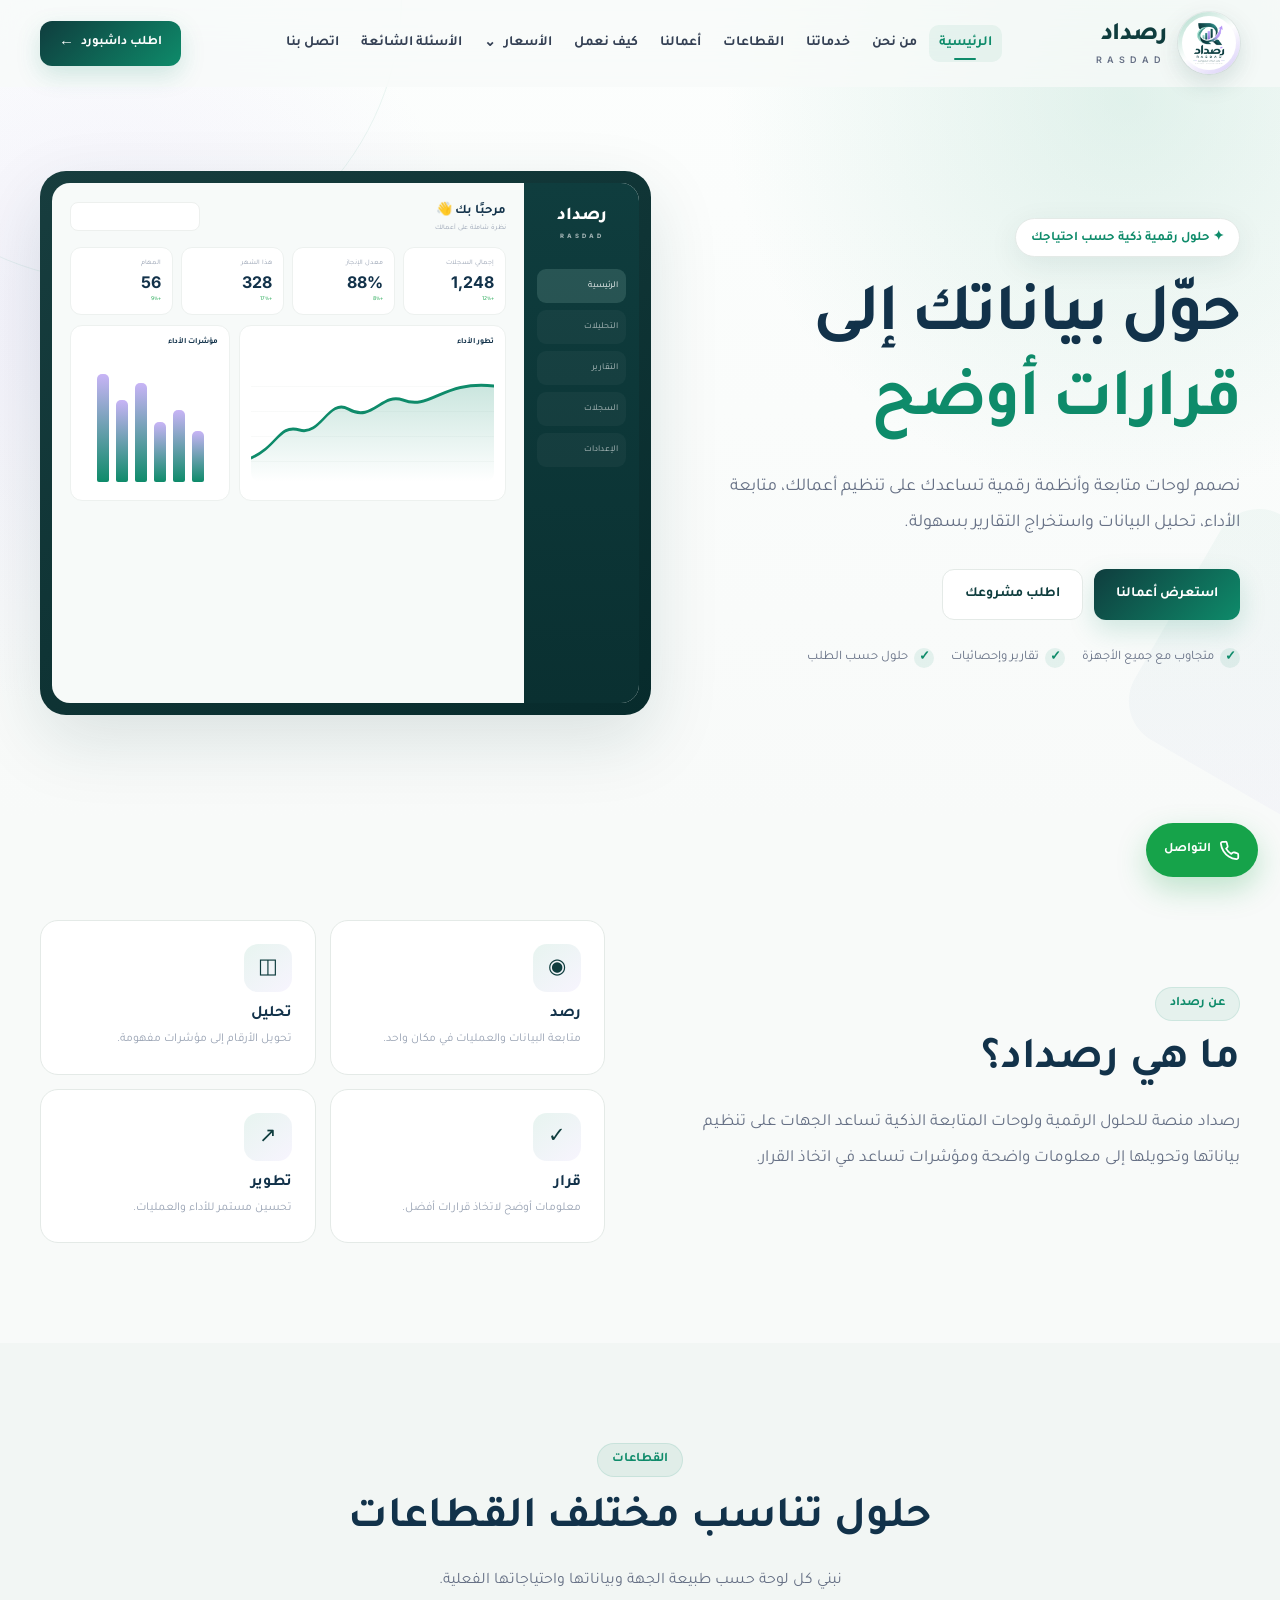
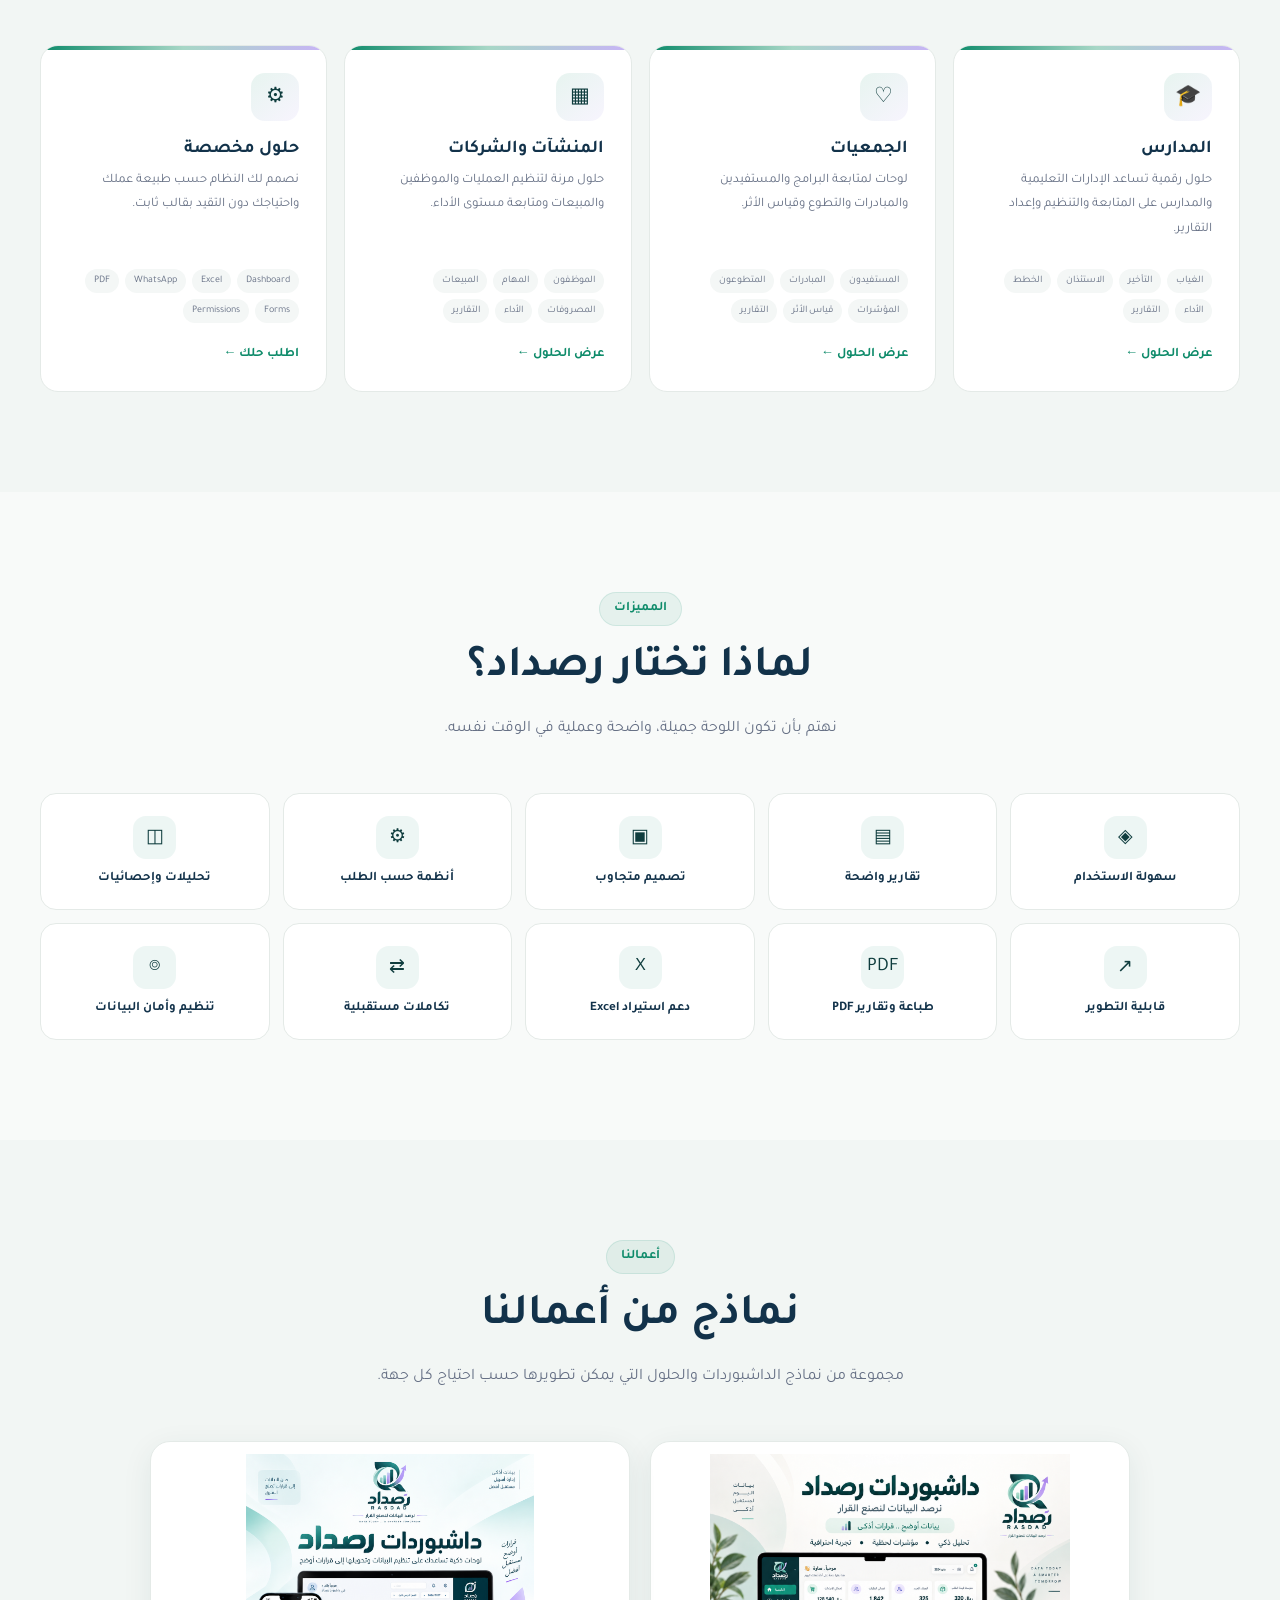
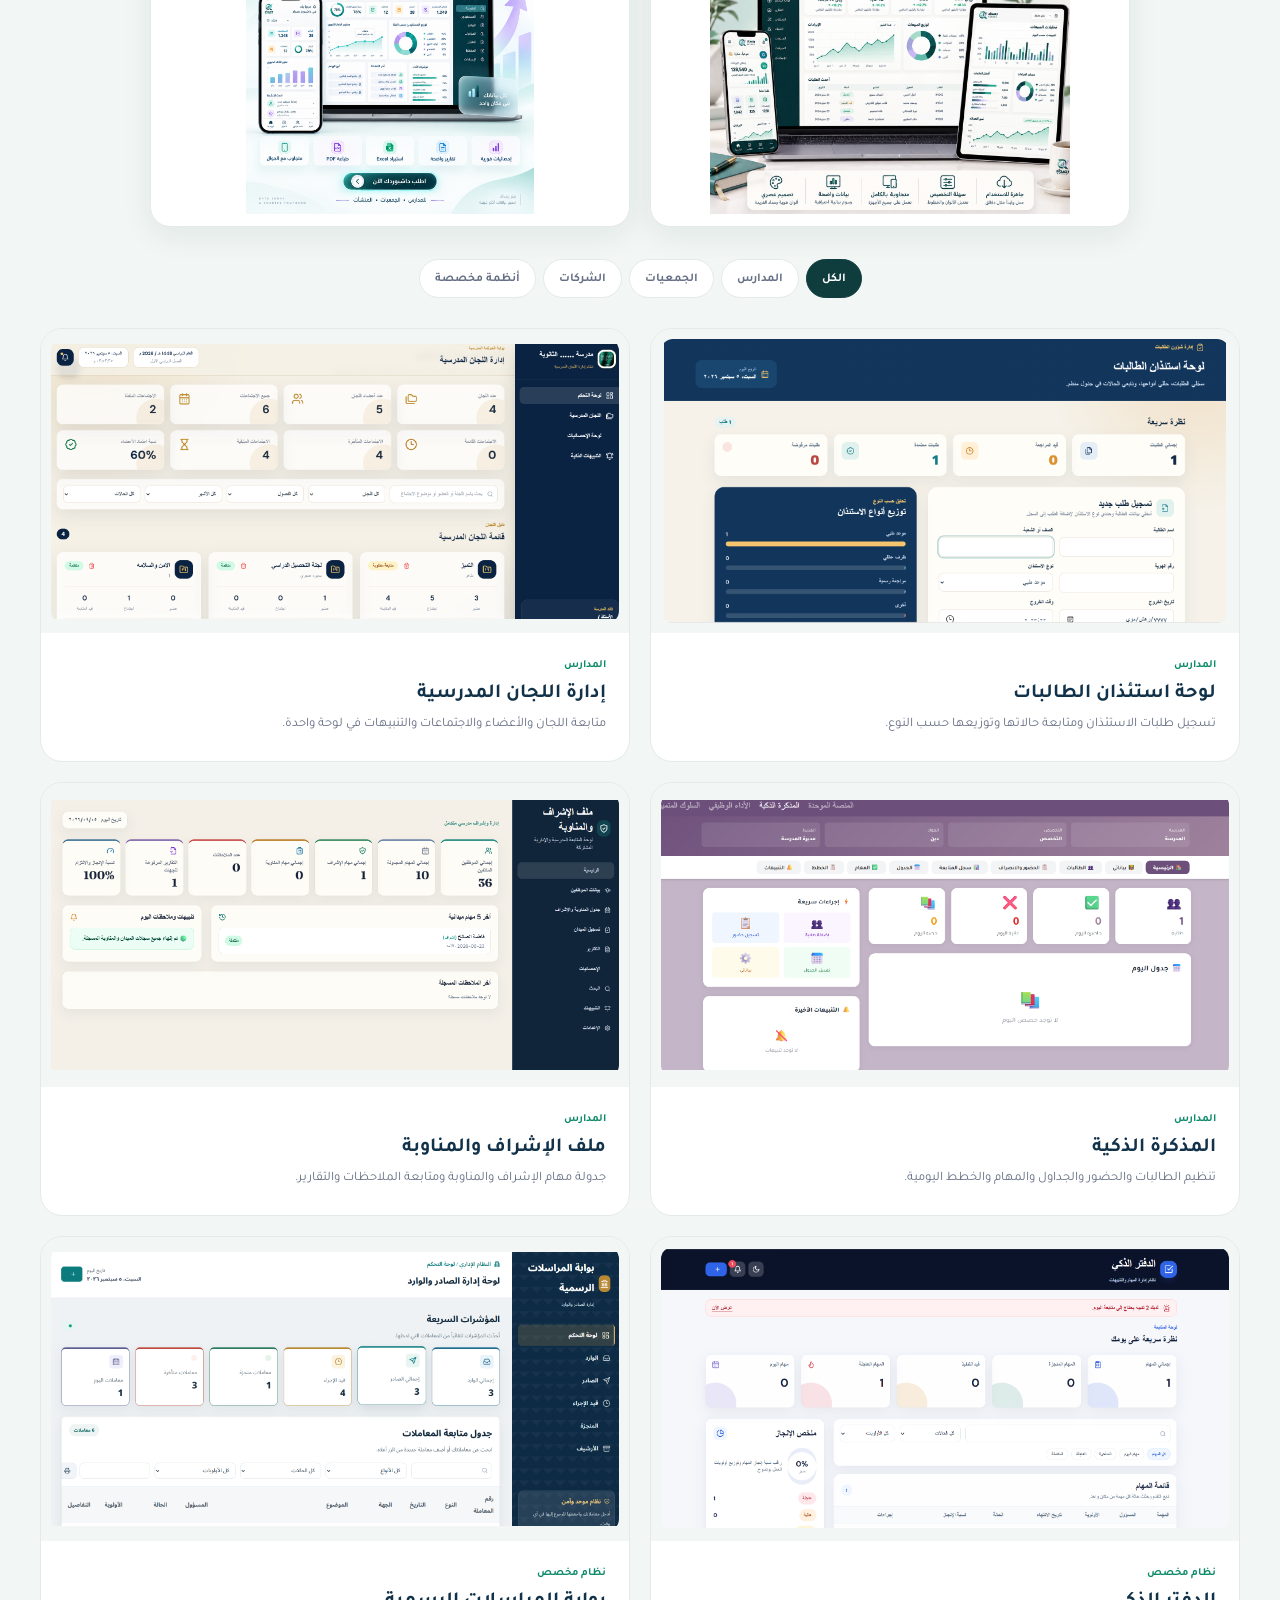
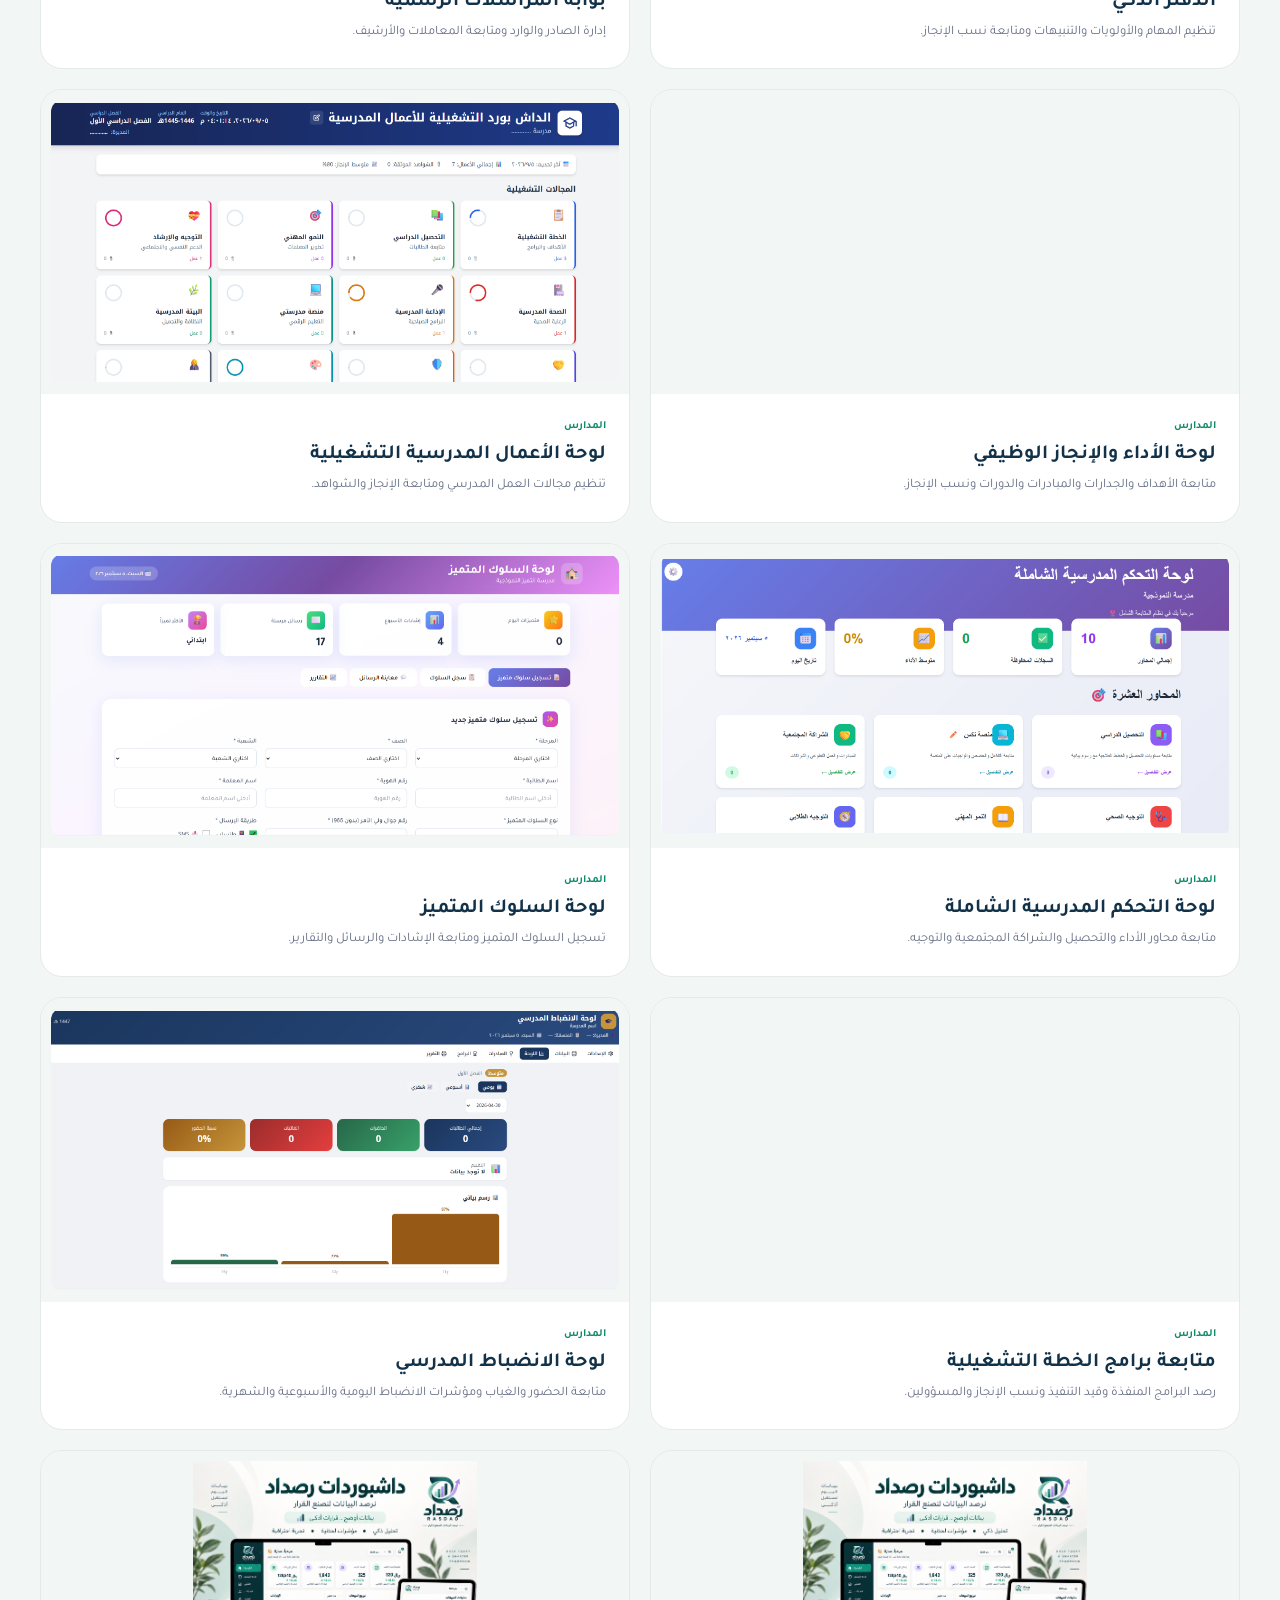
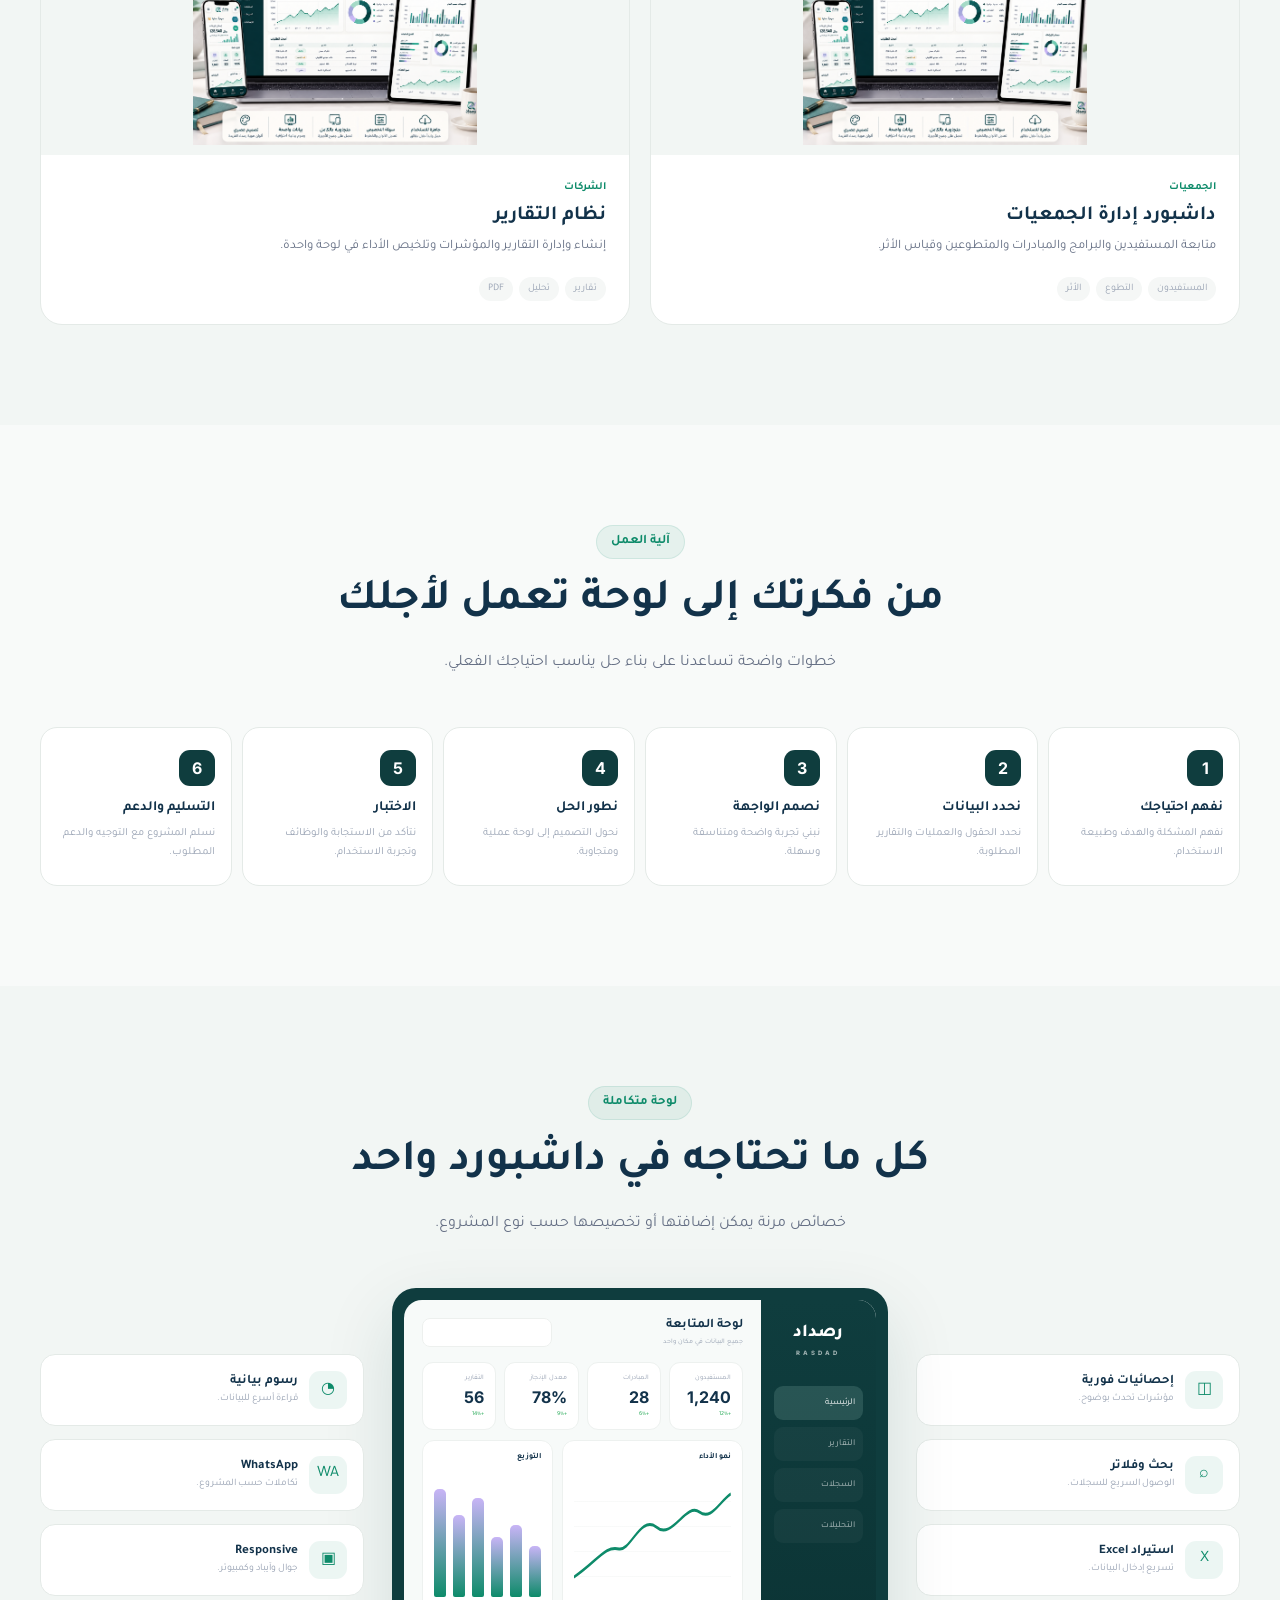
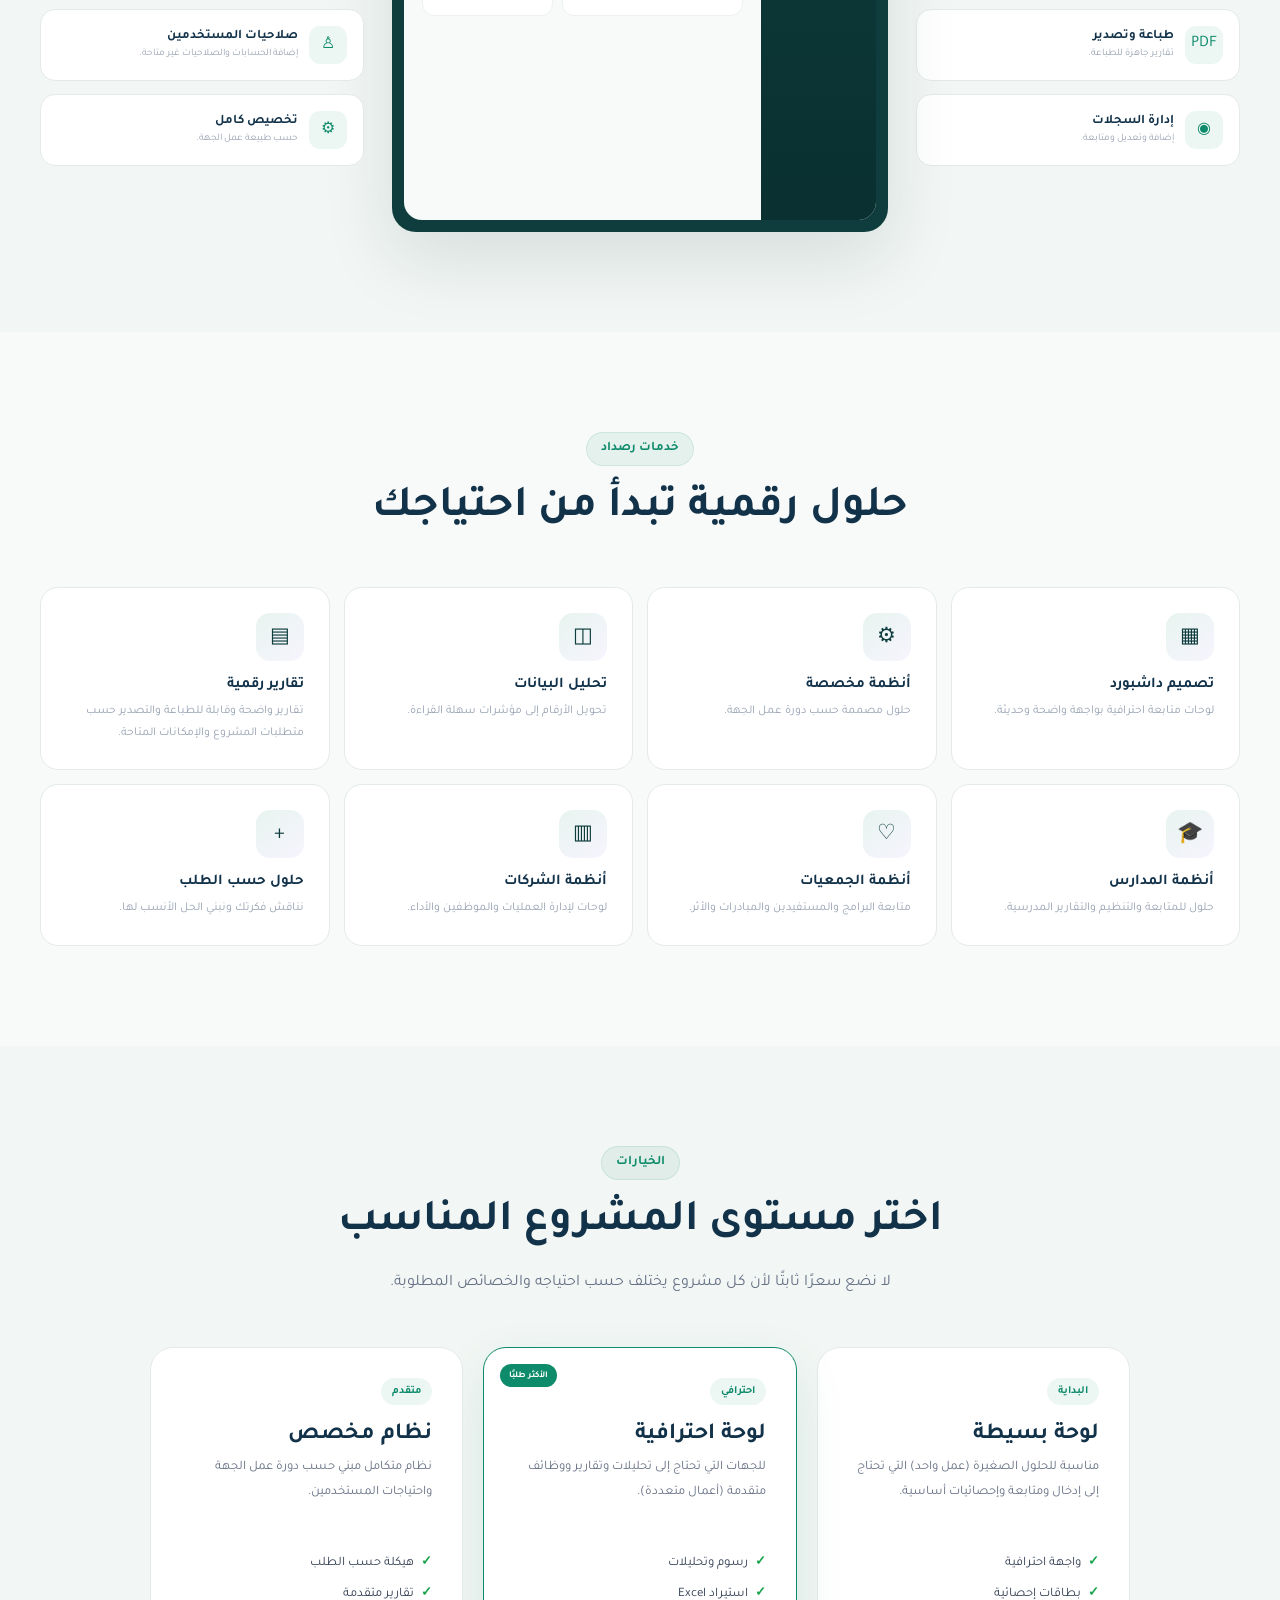
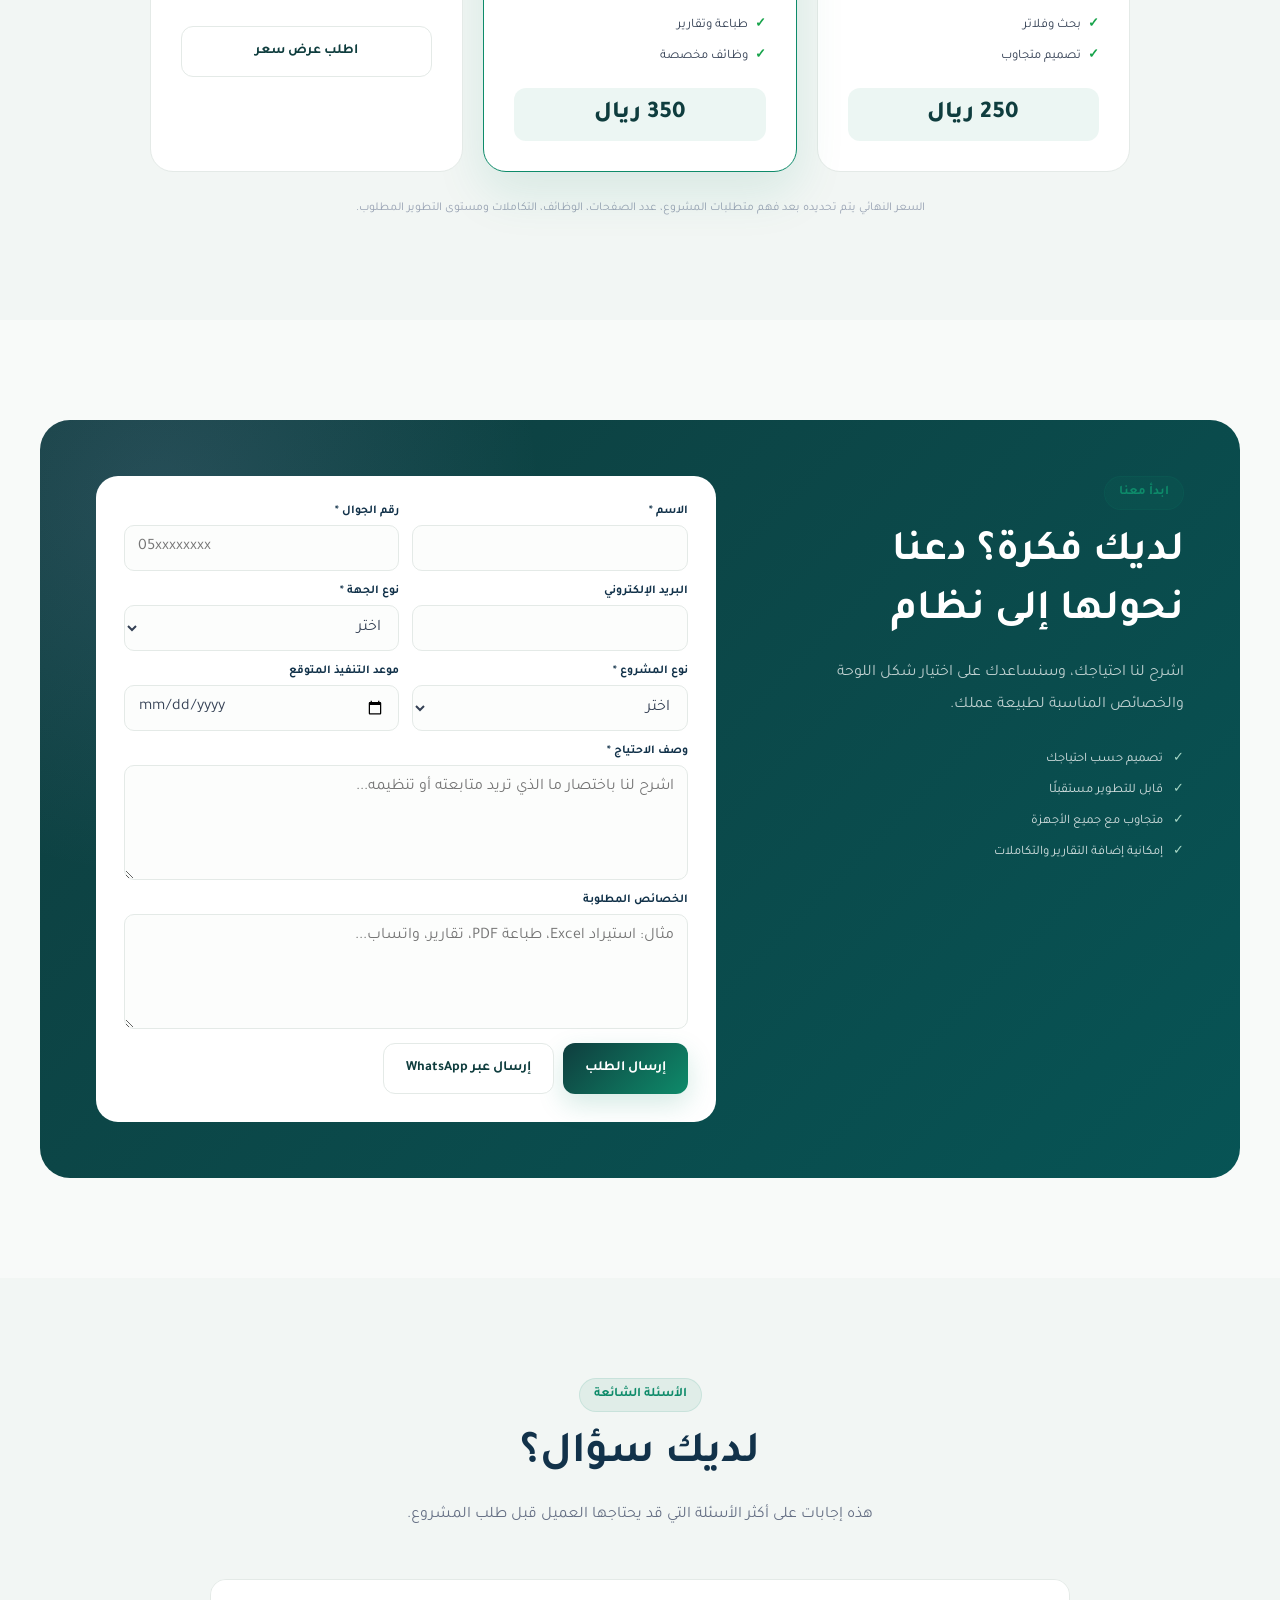
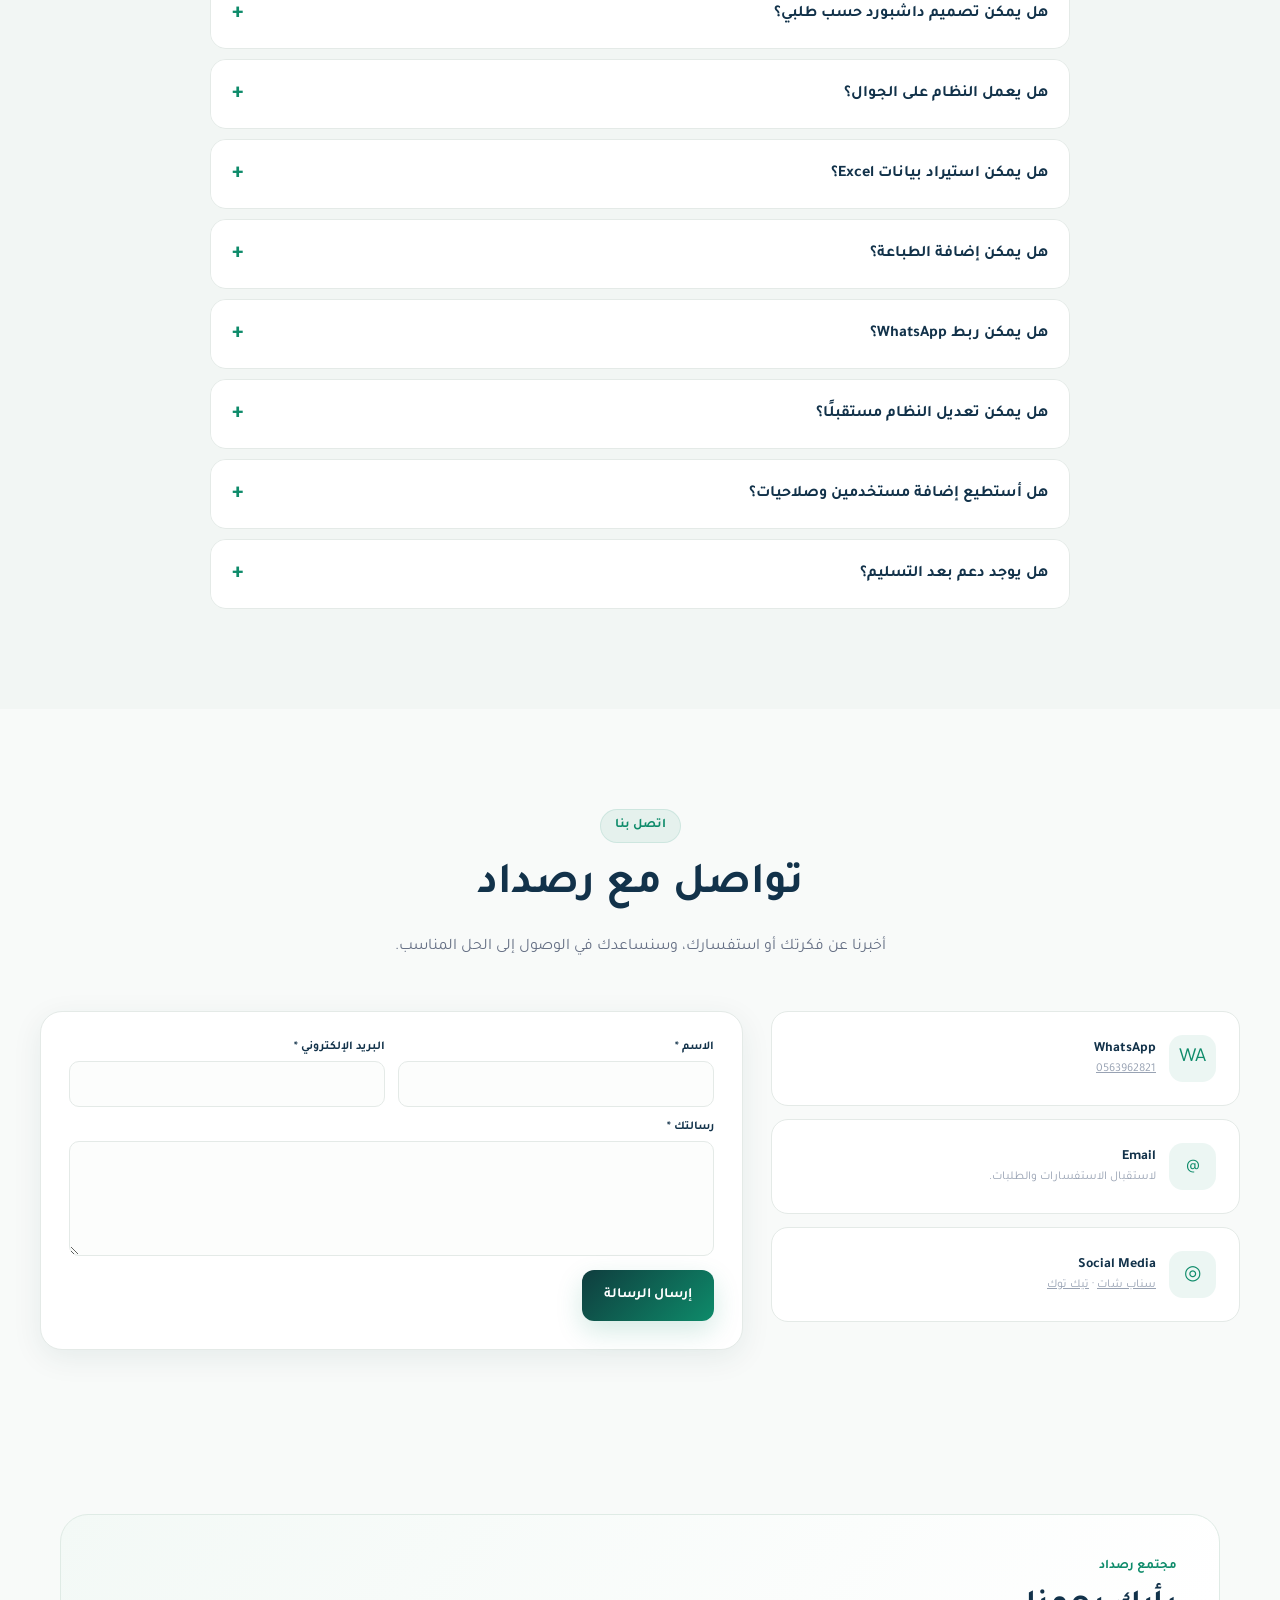
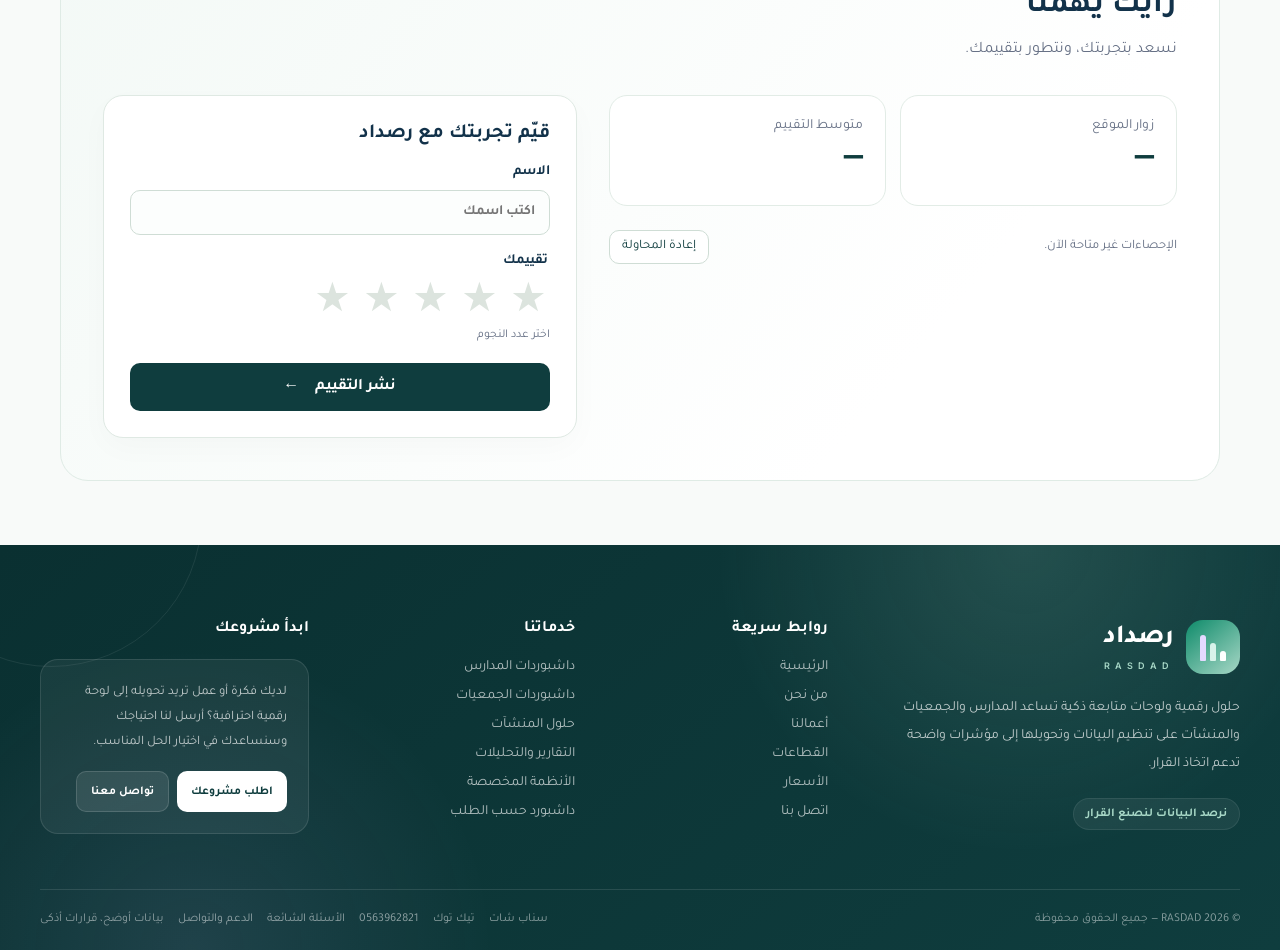
==== index.html @ 4a9e16e4 "Initial RASDAD interface" ====
<!DOCTYPE html>

<html
    lang="ar"
    dir="rtl"
>

<head>

    <meta charset="UTF-8">

    <meta
        name="viewport"
        content="width=device-width, initial-scale=1.0"
    >

    <title>
        رصداد | RASDAD - لوحات داشبورد وحلول رقمية ذكية
    </title>

    <meta
        name="description"
        content="رصداد لتصميم لوحات الداشبورد والأنظمة الرقمية المخصصة للمدارس والجمعيات والشركات والمنشآت مع التقارير والتحليلات ومؤشرات الأداء."
    >

    <meta
        name="theme-color"
        content="#0F3D3E"
    >

    <meta
        name="robots"
        content="index, follow"
    >

    <!-- Open Graph -->

    <meta
        property="og:title"
        content="رصداد | RASDAD"
    >

    <meta
        property="og:description"
        content="نرصد البيانات لنصنع القرار. لوحات داشبورد وحلول رقمية ذكية حسب احتياجك."
    >

    <meta
        property="og:type"
        content="website"
    >

    <meta
        property="og:locale"
        content="ar_SA"
    >

    <!-- Fonts -->

    <link
        rel="preconnect"
        href="https://fonts.googleapis.com"
    >

    <link
        rel="preconnect"
        href="https://fonts.gstatic.com"
        crossorigin
    >

    <link
        href="https://fonts.googleapis.com/css2?family=Inter:wght@400;500;600;700;800&family=Tajawal:wght@400;500;600;700;800&display=swap"
        rel="stylesheet"
    >

<link rel="stylesheet" href="media/dashboard-gallery.css">
<style>

/* =========================================================
   RASDAD DESIGN SYSTEM
========================================================= */

:root {

    --rasdad-primary: #0F3D3E;
    --rasdad-secondary: #0E8B6A;
    --rasdad-mint: #A7D7C6;
    --rasdad-lavender: #C8B4F6;
    --rasdad-cream: #EDE9E3;

    --bg-main: #F8FAF9;
    --bg-section: #F2F6F4;
    --bg-card: #FFFFFF;

    --text-heading: #12324A;
    --text-primary: #344054;
    --text-secondary: #667085;
    --text-muted: #98A2B3;

    --border-color: #E4EAE7;

    --success: #16A34A;
    --warning: #F59E0B;
    --danger: #DC2626;
    --info: #2563EB;
    --pending: #7C3AED;

    --radius-sm: 8px;
    --radius-md: 12px;
    --radius-lg: 18px;
    --radius-xl: 24px;

    --shadow-card:
        0 8px 30px
        rgba(15, 61, 62, 0.08);

    --shadow-large:
        0 25px 70px
        rgba(15, 61, 62, 0.13);
}

/* =========================================================
   RESET
========================================================= */

* {
    box-sizing: border-box;
}

html {
    scroll-behavior: smooth;
    scroll-padding-top: 95px;
}

body {
    margin: 0;

    direction: rtl;

    font-family:
        "Tajawal",
        Arial,
        sans-serif;

    color: var(--text-primary);

    background: var(--bg-main);

    overflow-x: hidden;
}

body.loading {
    overflow: hidden;
}

button,
input,
textarea,
select {
    font: inherit;
}

button {
    cursor: pointer;
}

img,
svg {
    display: block;

    max-width: 100%;
}

a {
    color: inherit;
}

::selection {
    color: var(--rasdad-primary);

    background: var(--rasdad-mint);
}

:focus-visible {
    outline:
        3px solid
        rgba(14, 139, 106, 0.22);

    outline-offset: 3px;
}

/* =========================================================
   LOADER
========================================================= */

.page-loader {
    position: fixed;

    inset: 0;

    z-index: 20000;

    display: grid;
    place-items: center;

    background: #F8FAF9;

    transition:
        opacity 0.4s ease,
        visibility 0.4s ease;
}

.page-loader.hide {
    opacity: 0;
    visibility: hidden;
}

.loader-content {
    display: grid;
    place-items: center;

    gap: 14px;

    color: var(--rasdad-primary);
}

.loader-mark {
    width: 58px;
    height: 58px;

    border-radius: 18px;

    display: grid;
    place-items: center;

    position: relative;

    background:
        linear-gradient(
            135deg,
            var(--rasdad-primary),
            var(--rasdad-secondary)
        );

    animation:
        loaderFloat 1.2s ease-in-out infinite;
}

.loader-mark::before {
    content: "";

    width: 26px;
    height: 26px;

    border:
        4px solid rgba(255, 255, 255, 0.92);

    border-top-color:
        var(--rasdad-lavender);

    border-radius: 50%;

    animation:
        loaderSpin 0.8s linear infinite;
}

.loader-content strong {
    font-size: 21px;
}

.loader-content span {
    color: var(--text-muted);

    font-size: 12px;
}

@keyframes loaderSpin {
    to {
        transform: rotate(360deg);
    }
}

@keyframes loaderFloat {
    50% {
        transform: translateY(-4px);
    }
}

/* =========================================================
   GLOBAL
========================================================= */

.site-container {
    width:
        min(1200px, calc(100% - 32px));

    margin-inline: auto;
}

.section {
    padding:
        100px 0;
}

.section-alt {
    background:
        var(--bg-section);
}

.section-heading {
    max-width: 720px;

    margin:
        0 auto 48px;

    text-align: center;
}

.section-label {
    display: inline-flex;
    align-items: center;

    gap: 7px;

    padding:
        8px 14px;

    margin-bottom: 14px;

    border-radius: 50px;

    color: var(--rasdad-secondary);

    background:
        rgba(14, 139, 106, 0.08);

    border:
        1px solid
        rgba(14, 139, 106, 0.11);

    font-size: 13px;
    font-weight: 700;
}

.section-heading h2 {
    margin:
        0 0 14px;

    color:
        var(--text-heading);

    font-size:
        clamp(29px, 4vw, 44px);

    line-height: 1.35;
}

.section-heading p {
    margin: 0;

    color:
        var(--text-secondary);

    font-size: 16px;

    line-height: 2;
}

/* =========================================================
   BUTTONS
========================================================= */

.btn {
    min-height: 51px;

    padding-inline: 22px;

    border: none;

    border-radius:
        var(--radius-md);

    display: inline-flex;
    align-items: center;
    justify-content: center;

    gap: 8px;

    text-decoration: none;

    font-size: 14px;
    font-weight: 700;

    transition:
        transform 0.22s ease,
        box-shadow 0.22s ease,
        border-color 0.22s ease,
        color 0.22s ease;
}

.btn-primary {
    color: #FFFFFF;

    background:
        linear-gradient(
            135deg,
            var(--rasdad-primary),
            var(--rasdad-secondary)
        );

    box-shadow:
        0 10px 27px
        rgba(14, 139, 106, 0.18);
}

.btn-primary:hover {
    transform:
        translateY(-2px);

    box-shadow:
        0 15px 34px
        rgba(14, 139, 106, 0.24);
}

.btn-outline {
    color:
        var(--rasdad-primary);

    background: #FFFFFF;

    border:
        1px solid
        var(--border-color);
}

.btn-outline:hover {
    color:
        var(--rasdad-secondary);

    border-color:
        var(--rasdad-secondary);

    transform:
        translateY(-2px);
}

.btn-full {
    width: 100%;
}

/* =========================================================
   HERO
========================================================= */

.hero {
    min-height: 820px;

    padding:
        150px 0 85px;

    display: flex;
    align-items: center;

    position: relative;

    overflow: hidden;

    background:
        radial-gradient(
            circle at 88% 12%,
            rgba(167, 215, 198, 0.32),
            transparent 30%
        ),
        radial-gradient(
            circle at 8% 40%,
            rgba(200, 180, 246, 0.18),
            transparent 30%
        ),
        linear-gradient(
            180deg,
            #FCFEFD,
            #F8FAF9
        );
}

.hero::before {
    content: "";

    width: 570px;
    height: 570px;

    border-radius: 50%;

    position: absolute;

    top: -290px;
    left: -170px;

    border:
        1px solid
        rgba(14, 139, 106, 0.08);
}

.hero::after {
    content: "";

    width: 260px;
    height: 260px;

    position: absolute;

    right: -140px;
    bottom: 20px;

    border-radius: 45px;

    transform: rotate(30deg);

    background:
        linear-gradient(
            140deg,
            rgba(167, 215, 198, 0.12),
            rgba(200, 180, 246, 0.08)
        );
}

.hero-grid {
    display: grid;

    grid-template-columns:
        0.92fr 1.08fr;

    align-items: center;

    gap: 68px;

    position: relative;

    z-index: 2;
}

.hero-badge {
    width: fit-content;

    display: inline-flex;
    align-items: center;

    gap: 8px;

    margin-bottom: 20px;

    padding:
        9px 15px;

    border-radius: 50px;

    color:
        var(--rasdad-secondary);

    background: #FFFFFF;

    border:
        1px solid
        var(--border-color);

    box-shadow:
        var(--shadow-card);

    font-size: 13px;
    font-weight: 700;
}

.hero h1 {
    margin:
        0 0 22px;

    color:
        var(--text-heading);

    font-size:
        clamp(43px, 6vw, 68px);

    line-height: 1.25;

    letter-spacing: -2px;
}

.hero h1 span {
    color:
        var(--rasdad-secondary);
}

.hero-description {
    max-width: 600px;

    margin:
        0 0 28px;

    color:
        var(--text-secondary);

    font-size: 18px;

    line-height: 2;
}

.hero-actions {
    display: flex;
    flex-wrap: wrap;

    gap: 11px;
}

.hero-points {
    margin-top: 28px;

    display: flex;
    flex-wrap: wrap;

    gap: 17px;

    color:
        var(--text-secondary);

    font-size: 13px;
}

.hero-points span {
    display: inline-flex;
    align-items: center;

    gap: 6px;
}

.hero-points span::before {
    content: "✓";

    width: 20px;
    height: 20px;

    display: grid;
    place-items: center;

    border-radius: 50%;

    color:
        var(--rasdad-secondary);

    background:
        rgba(14, 139, 106, 0.09);

    font-weight: 800;
}

/* =========================================================
   HERO DASHBOARD
========================================================= */

.dashboard-device {
    padding: 12px;

    border-radius: 26px;

    background:
        linear-gradient(
            145deg,
            #173D3E,
            #072B2C
        );

    box-shadow:
        var(--shadow-large);

    transform:
        perspective(1200px)
        rotateY(-3deg)
        rotateX(1deg);

    transition:
        transform 0.35s ease;
}

.dashboard-device:hover {
    transform:
        perspective(1200px)
        rotateY(0)
        rotateX(0)
        translateY(-5px);
}

.dashboard-screen {
    min-height: 520px;

    overflow: hidden;

    display: grid;

    grid-template-columns:
        115px 1fr;

    border-radius: 18px;

    background:
        #F7FAF9;
}

.demo-sidebar {
    padding:
        22px 13px;

    color: #FFFFFF;

    background:
        linear-gradient(
            180deg,
            #0F3D3E,
            #0A3031
        );
}

.demo-logo {
    margin-bottom: 30px;

    text-align: center;

    font-size: 18px;
    font-weight: 800;
}

.demo-logo small {
    display: block;

    margin-top: 5px;

    color:
        rgba(255, 255, 255, 0.58);

    font-family: "Inter";

    font-size: 6px;

    letter-spacing: 3px;
}

.demo-menu {
    display: grid;

    gap: 7px;
}

.demo-menu span {
    min-height: 34px;

    padding-inline: 8px;

    display: flex;
    align-items: center;

    border-radius: 9px;

    color:
        rgba(255, 255, 255, 0.69);

    background:
        rgba(255, 255, 255, 0.035);

    font-size: 9px;
}

.demo-menu span:first-child {
    color: #FFFFFF;

    background:
        rgba(167, 215, 198, 0.17);
}

.demo-main {
    padding: 18px;
}

.demo-topbar {
    display: flex;
    align-items: center;
    justify-content: space-between;

    gap: 15px;

    margin-bottom: 15px;
}

.demo-welcome strong {
    display: block;

    color:
        var(--text-heading);

    font-size: 13px;
}

.demo-welcome small {
    display: block;

    margin-top: 4px;

    color:
        var(--text-muted);

    font-size: 7px;
}

.demo-search {
    width: 130px;
    height: 29px;

    border-radius: 8px;

    border:
        1px solid #EDF0EE;

    background: #FFFFFF;
}

.demo-stats {
    display: grid;

    grid-template-columns:
        repeat(4, 1fr);

    gap: 8px;

    margin-bottom: 10px;
}

.demo-stat {
    padding: 11px;

    border-radius: 11px;

    background: #FFFFFF;

    border:
        1px solid #EDF1EF;
}

.demo-stat span {
    display: block;

    color:
        var(--text-muted);

    font-size: 7px;
}

.demo-stat strong {
    display: block;

    margin-top: 5px;

    color:
        var(--text-heading);

    font-family:
        "Inter",
        "Tajawal";

    font-size: 16px;
}

.demo-stat em {
    display: block;

    margin-top: 4px;

    color:
        var(--success);

    font-size: 6px;
    font-style: normal;
}

.demo-chart-grid {
    display: grid;

    grid-template-columns:
        1.5fr 0.9fr;

    gap: 9px;
}

.demo-card {
    min-height: 176px;

    padding: 11px;

    border-radius: 12px;

    background: #FFFFFF;

    border:
        1px solid #EDF1EF;
}

.demo-card-title {
    color:
        var(--text-heading);

    font-size: 8px;
    font-weight: 700;
}

.line-visual {
    height: 120px;

    margin-top: 15px;

    position: relative;

    overflow: hidden;

    border-radius: 9px;

    background:
        repeating-linear-gradient(
            to bottom,
            #FFFFFF,
            #FFFFFF 24px,
            #F2F4F3 25px
        );
}

.line-visual svg {
    width: 100%;
    height: 100%;
}

.bar-visual {
    height: 120px;

    margin-top: 15px;

    display: flex;
    align-items: flex-end;
    justify-content: center;

    gap: 7px;
}

.bar-visual span {
    width: 12px;

    border-radius:
        5px 5px 2px 2px;

    background:
        linear-gradient(
            180deg,
            var(--rasdad-lavender),
            var(--rasdad-secondary)
        );
}

.bar-visual span:nth-child(1) {
    height: 42%;
}

.bar-visual span:nth-child(2) {
    height: 60%;
}

.bar-visual span:nth-child(3) {
    height: 50%;
}

.bar-visual span:nth-child(4) {
    height: 82%;
}

.bar-visual span:nth-child(5) {
    height: 68%;
}

.bar-visual span:nth-child(6) {
    height: 90%;
}

/* =========================================================
   ABOUT
========================================================= */

.about-grid {
    display: grid;

    grid-template-columns:
        1fr 1fr;

    gap: 70px;

    align-items: center;
}

.about-copy h2 {
    margin:
        0 0 17px;

    color:
        var(--text-heading);

    font-size:
        clamp(31px, 4vw, 44px);
}

.about-copy p {
    margin: 0;

    color:
        var(--text-secondary);

    font-size: 17px;

    line-height: 2.1;
}

.about-values {
    display: grid;

    grid-template-columns:
        1fr 1fr;

    gap: 14px;
}

.value-card {
    padding: 23px;

    border:
        1px solid
        var(--border-color);

    border-radius:
        var(--radius-lg);

    background:
        var(--bg-card);

    transition:
        transform 0.25s ease,
        box-shadow 0.25s ease;
}

.value-card:hover {
    transform:
        translateY(-5px);

    box-shadow:
        var(--shadow-card);
}

.value-icon,
.service-icon,
.sector-icon {
    width: 48px;
    height: 48px;

    display: grid;
    place-items: center;

    border-radius: 14px;

    color:
        var(--rasdad-primary);

    background:
        linear-gradient(
            140deg,
            rgba(167, 215, 198, 0.27),
            rgba(200, 180, 246, 0.14)
        );

    font-size: 21px;
}

.value-card h3 {
    margin:
        13px 0 5px;

    color:
        var(--text-heading);

    font-size: 16px;
}

.value-card p {
    margin: 0;

    color:
        var(--text-muted);

    font-size: 12px;

    line-height: 1.8;
}

/* =========================================================
   SECTORS
========================================================= */

.sectors-grid {
    display: grid;

    grid-template-columns:
        repeat(4, minmax(0, 1fr));

    gap: 17px;
}

.sector-card {
    position: relative;

    overflow: hidden;

    padding: 27px;

    border:
        1px solid
        var(--border-color);

    border-radius:
        var(--radius-lg);

    background:
        var(--bg-card);

    transition:
        transform 0.3s ease,
        box-shadow 0.3s ease,
        border-color 0.3s ease;
}

.sector-card::before {
    content: "";

    position: absolute;

    top: 0;
    right: 0;
    left: 0;

    height: 4px;

    background:
        linear-gradient(
            90deg,
            var(--rasdad-secondary),
            var(--rasdad-mint),
            var(--rasdad-lavender)
        );
}

.sector-card:hover {
    transform:
        translateY(-7px);

    border-color:
        var(--rasdad-mint);

    box-shadow:
        var(--shadow-card);
}

.sector-card h3 {
    margin:
        17px 0 9px;

    color:
        var(--text-heading);

    font-size: 18px;
}

.sector-card > p {
    min-height: 82px;

    margin: 0;

    color:
        var(--text-secondary);

    font-size: 13px;

    line-height: 1.9;
}

.tag-list {
    margin:
        18px 0 21px;

    display: flex;
    flex-wrap: wrap;

    gap: 6px;
}

.tag-list span {
    padding:
        6px 9px;

    border-radius: 50px;

    color:
        var(--text-secondary);

    background:
        #F4F7F6;

    font-size: 10px;
}

.text-link {
    color:
        var(--rasdad-secondary);

    text-decoration: none;

    font-size: 13px;
    font-weight: 700;
}

/* =========================================================
   FEATURES
========================================================= */

.features-grid {
    display: grid;

    grid-template-columns:
        repeat(5, minmax(0, 1fr));

    gap: 13px;
}

.feature-card {
    padding:
        22px 16px;

    text-align: center;

    border:
        1px solid
        var(--border-color);

    border-radius: 16px;

    background:
        var(--bg-card);

    transition:
        transform 0.24s ease,
        border-color 0.24s ease;
}

.feature-card:hover {
    transform:
        translateY(-5px);

    border-color:
        var(--rasdad-mint);
}

.feature-icon {
    width: 43px;
    height: 43px;

    margin:
        0 auto 12px;

    display: grid;
    place-items: center;

    border-radius: 13px;

    color:
        var(--rasdad-primary);

    background:
        rgba(14, 139, 106, 0.075);

    font-size: 19px;
}

.feature-card strong {
    display: block;

    color:
        var(--text-heading);

    font-size: 13px;
}

/* =========================================================
   PORTFOLIO
========================================================= */

.portfolio-filters {
    display: flex;
    align-items: center;
    justify-content: center;

    gap: 7px;

    flex-wrap: wrap;

    margin-bottom: 30px;
}

.filter-btn {
    min-height: 39px;

    padding-inline: 15px;

    border:
        1px solid
        var(--border-color);

    border-radius: 50px;

    color:
        var(--text-secondary);

    background: #FFFFFF;

    font-size: 12px;
    font-weight: 600;

    transition:
        background 0.2s ease,
        color 0.2s ease,
        border-color 0.2s ease;
}

.filter-btn:hover,
.filter-btn.active {
    color: #FFFFFF;

    background:
        var(--rasdad-primary);

    border-color:
        var(--rasdad-primary);
}

.portfolio-grid {
    display: grid;

    grid-template-columns:
        repeat(2, 1fr);

    gap: 20px;
}

.portfolio-card {
    overflow: hidden;

    border:
        1px solid
        var(--border-color);

    border-radius: 22px;

    background: #FFFFFF;

    transition:
        transform 0.3s ease,
        box-shadow 0.3s ease;
}

.portfolio-card.hidden {
    display: none;
}

.portfolio-card:hover {
    transform:
        translateY(-5px);

    box-shadow:
        var(--shadow-card);
}

.portfolio-preview {
    min-height: 265px;

    padding: 25px;

    display: flex;
    align-items: center;
    justify-content: center;

    background:
        radial-gradient(
            circle at 20% 20%,
            rgba(200, 180, 246, 0.20),
            transparent 30%
        ),
        linear-gradient(
            145deg,
            #F7FBFA,
            #EDF6F3
        );
}

.portfolio-dashboard {
    width: 95%;
    height: 210px;

    overflow: hidden;

    display: grid;

    grid-template-columns:
        70px 1fr;

    border-radius: 15px;

    background: #FFFFFF;

    box-shadow:
        0 18px 40px
        rgba(15, 61, 62, 0.13);
}

.portfolio-side {
    padding-top: 14px;

    background:
        var(--rasdad-primary);
}

.portfolio-side::before {
    content: "";

    width: 28px;
    height: 28px;

    margin-inline: auto;

    display: block;

    border-radius: 9px;

    background:
        linear-gradient(
            140deg,
            var(--rasdad-mint),
            var(--rasdad-lavender)
        );
}

.portfolio-side::after {
    content: "";

    width: 38px;
    height: 8px;

    margin:
        20px auto 0;

    display: block;

    border-radius: 5px;

    background:
        rgba(255, 255, 255, 0.17);

    box-shadow:
        0 18px 0
        rgba(255, 255, 255, 0.08),
        0 36px 0
        rgba(255, 255, 255, 0.08),
        0 54px 0
        rgba(255, 255, 255, 0.08);
}

.portfolio-main {
    padding: 15px;
}

.portfolio-mini-stats {
    display: grid;

    grid-template-columns:
        repeat(3, 1fr);

    gap: 7px;
}

.portfolio-mini-stats span {
    height: 39px;

    border:
        1px solid #EDF1EF;

    border-radius: 8px;

    background: #FFFFFF;
}

.portfolio-chart {
    height: 103px;

    margin-top: 10px;

    position: relative;

    overflow: hidden;

    border:
        1px solid #EDF1EF;

    border-radius: 9px;

    background:
        repeating-linear-gradient(
            to bottom,
            #FFFFFF,
            #FFFFFF 23px,
            #F2F4F3 24px
        );
}

.portfolio-chart::after {
    content: "";

    width: 75%;
    height: 50%;

    position: absolute;

    right: 12%;
    bottom: 22%;

    border-top:
        3px solid
        var(--rasdad-secondary);

    border-radius: 50%;

    transform:
        rotate(-8deg);
}

.portfolio-content {
    padding: 23px;
}

.portfolio-category {
    display: inline-flex;

    color:
        var(--rasdad-secondary);

    font-size: 11px;
    font-weight: 700;
}

.portfolio-content h3 {
    margin:
        7px 0;

    color:
        var(--text-heading);

    font-size: 20px;
}

.portfolio-content p {
    margin: 0;

    color:
        var(--text-secondary);

    font-size: 13px;

    line-height: 1.9;
}

.portfolio-tags {
    margin-top: 17px;

    display: flex;
    flex-wrap: wrap;

    gap: 6px;
}

.portfolio-tags span {
    padding:
        6px 9px;

    border-radius: 50px;

    color:
        var(--text-muted);

    background:
        #F5F7F6;

    font-size: 10px;
}

/* =========================================================
   PROCESS
========================================================= */

.process-grid {
    display: grid;

    grid-template-columns:
        repeat(6, 1fr);

    gap: 10px;
}

.process-card {
    padding:
        22px 16px;

    border:
        1px solid
        var(--border-color);

    border-radius: 17px;

    background: #FFFFFF;

    position: relative;
}

.process-number {
    width: 36px;
    height: 36px;

    display: grid;
    place-items: center;

    margin-bottom: 14px;

    border-radius: 11px;

    color: #FFFFFF;

    background:
        var(--rasdad-primary);

    font-family:
        "Inter";

    font-weight: 700;
}

.process-card h3 {
    margin:
        0 0 7px;

    color:
        var(--text-heading);

    font-size: 14px;
}

.process-card p {
    margin: 0;

    color:
        var(--text-muted);

    font-size: 11px;

    line-height: 1.8;
}

/* =========================================================
   DASHBOARD FEATURES SHOWCASE
========================================================= */

.dashboard-showcase {
    display: grid;

    grid-template-columns:
        0.85fr 1.3fr 0.85fr;

    align-items: center;

    gap: 28px;
}

.showcase-list {
    display: grid;

    gap: 13px;
}

.showcase-item {
    padding: 16px;

    border:
        1px solid
        var(--border-color);

    border-radius: 15px;

    background: #FFFFFF;

    display: flex;
    align-items: center;

    gap: 11px;
}

.showcase-item-icon {
    width: 38px;
    height: 38px;

    flex: 0 0 38px;

    display: grid;
    place-items: center;

    border-radius: 11px;

    color:
        var(--rasdad-secondary);

    background:
        rgba(14, 139, 106, 0.08);
}

.showcase-item strong {
    display: block;

    color:
        var(--text-heading);

    font-size: 13px;
}

.showcase-item span {
    display: block;

    margin-top: 3px;

    color:
        var(--text-muted);

    font-size: 10px;
}

.showcase-dashboard {
    padding: 12px;

    border-radius: 24px;

    background:
        #0F3D3E;

    box-shadow:
        var(--shadow-large);
}

/* =========================================================
   SERVICES
========================================================= */

.services-grid {
    display: grid;

    grid-template-columns:
        repeat(4, 1fr);

    gap: 14px;
}

.service-card {
    padding: 25px;

    border:
        1px solid
        var(--border-color);

    border-radius: 18px;

    background: #FFFFFF;

    transition:
        transform 0.25s ease,
        border-color 0.25s ease;
}

.service-card:hover {
    transform:
        translateY(-5px);

    border-color:
        var(--rasdad-mint);
}

.service-card h3 {
    margin:
        15px 0 7px;

    color:
        var(--text-heading);

    font-size: 15px;
}

.service-card p {
    margin: 0;

    color:
        var(--text-muted);

    font-size: 12px;

    line-height: 1.8;
}

/* =========================================================
   PRICING
========================================================= */

.pricing-grid {
    max-width: 980px;

    margin-inline: auto;

    display: grid;

    grid-template-columns:
        repeat(3, 1fr);

    gap: 20px;
}

.price-card {
    padding: 30px;

    position: relative;

    border:
        1px solid
        var(--border-color);

    border-radius: 23px;

    background: #FFFFFF;
}

.price-card.featured {
    border-color:
        var(--rasdad-secondary);

    box-shadow:
        0 20px 50px
        rgba(14, 139, 106, 0.12);
}

.price-popular {
    position: absolute;

    top: 16px;
    left: 16px;

    padding:
        6px 9px;

    border-radius: 50px;

    color: #FFFFFF;

    background:
        var(--rasdad-secondary);

    font-size: 9px;
    font-weight: 700;
}

.price-label {
    display: inline-flex;

    padding:
        7px 11px;

    border-radius: 50px;

    color:
        var(--rasdad-secondary);

    background:
        rgba(14, 139, 106, 0.08);

    font-size: 11px;
    font-weight: 700;
}

.price-card h3 {
    margin:
        16px 0 7px;

    color:
        var(--text-heading);

    font-size: 23px;
}

.price-card > p {
    min-height: 74px;

    margin: 0;

    color:
        var(--text-secondary);

    font-size: 13px;

    line-height: 1.9;
}

.price-amount {
    display: block;
    padding: 12px;
    border-radius: 12px;
    color: var(--rasdad-primary);
    background: rgba(14, 139, 106, 0.08);
    font-size: 24px;
    font-weight: 800;
    text-align: center;
}

.price-features {
    margin:
        23px 0;

    padding: 0;

    list-style: none;

    display: grid;

    gap: 12px;
}

.price-features li {
    color:
        var(--text-primary);

    font-size: 13px;
}

.price-features li::before {
    content: "✓";

    margin-left: 7px;

    color:
        var(--success);

    font-weight: 800;
}

.price-note {
    max-width: 740px;

    margin:
        25px auto 0;

    text-align: center;

    color:
        var(--text-muted);

    font-size: 12px;

    line-height: 1.9;
}

/* =========================================================
   PROJECT REQUEST
========================================================= */

.request-shell {
    padding: 56px;

    display: grid;

    grid-template-columns:
        0.8fr 1.2fr;

    gap: 55px;

    border-radius: 30px;

    color: #FFFFFF;

    background:
        radial-gradient(
            circle at 10% 10%,
            rgba(200, 180, 246, 0.13),
            transparent 30%
        ),
        linear-gradient(
            135deg,
            var(--rasdad-primary),
            #075455
        );
}

.request-copy h2 {
    margin:
        0 0 15px;

    font-size:
        clamp(31px, 4vw, 42px);

    line-height: 1.4;
}

.request-copy > p {
    margin: 0;

    color:
        rgba(255, 255, 255, 0.72);

    line-height: 2;
}

.request-benefits {
    margin-top: 28px;

    display: grid;

    gap: 12px;
}

.request-benefits span {
    color:
        rgba(255, 255, 255, 0.82);

    font-size: 13px;
}

.request-benefits span::before {
    content: "✓";

    margin-left: 7px;

    color:
        var(--rasdad-mint);
}

.request-form {
    padding: 28px;

    border-radius: 22px;

    color:
        var(--text-primary);

    background: #FFFFFF;
}

.form-grid {
    display: grid;

    grid-template-columns:
        1fr 1fr;

    gap: 13px;
}

.form-field {
    display: grid;

    gap: 7px;
}

.form-field.full {
    grid-column:
        1 / -1;
}

.form-field label {
    color:
        var(--text-heading);

    font-size: 12px;
    font-weight: 700;
}

.form-control {
    width: 100%;
    min-height: 46px;

    padding:
        0 13px;

    border:
        1px solid
        var(--border-color);

    border-radius: 10px;

    outline: none;

    color:
        var(--text-primary);

    background:
        #FCFDFC;

    transition:
        border-color 0.2s ease,
        box-shadow 0.2s ease;
}

textarea.form-control {
    min-height: 115px;

    padding-top: 12px;

    resize: vertical;
}

.form-control:focus {
    border-color:
        var(--rasdad-secondary);

    box-shadow:
        0 0 0 3px
        rgba(14, 139, 106, 0.08);
}

.form-actions {
    margin-top: 14px;

    display: flex;
    flex-wrap: wrap;

    gap: 9px;
}

.form-status {
    display: none;

    margin-top: 12px;

    padding:
        10px 12px;

    border-radius: 9px;

    font-size: 12px;

    line-height: 1.8;
}

.form-status.show {
    display: block;
}

.form-status.success {
    color: #067647;

    background:
        #ECFDF3;
}

.form-status.error {
    color: #B42318;

    background:
        #FEF3F2;
}

/* =========================================================
   FAQ
========================================================= */

.faq-list {
    max-width: 860px;

    margin-inline: auto;

    display: grid;

    gap: 10px;
}

.faq-item {
    overflow: hidden;

    border:
        1px solid
        var(--border-color);

    border-radius: 16px;

    background: #FFFFFF;
}

.faq-question {
    width: 100%;
    min-height: 68px;

    padding:
        0 21px;

    border: none;

    background: #FFFFFF;

    display: flex;
    align-items: center;
    justify-content: space-between;

    gap: 15px;

    color:
        var(--text-heading);

    text-align: right;

    font-weight: 700;
}

.faq-symbol {
    color:
        var(--rasdad-secondary);

    font-size: 23px;

    transition:
        transform 0.25s ease;
}

.faq-answer {
    max-height: 0;

    overflow: hidden;

    transition:
        max-height 0.3s ease;
}

.faq-answer p {
    margin: 0;

    padding:
        0 21px 20px;

    color:
        var(--text-secondary);

    font-size: 14px;

    line-height: 1.9;
}

.faq-item.open .faq-answer {
    max-height: 200px;
}

.faq-item.open .faq-symbol {
    transform:
        rotate(45deg);
}

/* =========================================================
   CONTACT
========================================================= */

.contact-grid {
    display: grid;

    grid-template-columns:
        0.8fr 1.2fr;

    gap: 28px;

    align-items: start;
}

.contact-cards {
    display: grid;

    gap: 13px;
}

.contact-card {
    padding: 23px;

    display: flex;
    align-items: center;

    gap: 13px;

    border:
        1px solid
        var(--border-color);

    border-radius: 17px;

    background: #FFFFFF;
}

.contact-icon {
    width: 47px;
    height: 47px;

    flex: 0 0 47px;

    display: grid;
    place-items: center;

    border-radius: 14px;

    color:
        var(--rasdad-secondary);

    background:
        rgba(14, 139, 106, 0.08);

    font-size: 20px;
}

.contact-card h3 {
    margin:
        0 0 4px;

    color:
        var(--text-heading);

    font-size: 14px;
}

.contact-card p {
    margin: 0;

    color:
        var(--text-muted);

    font-size: 12px;
}

.contact-form-card {
    padding: 28px;

    border:
        1px solid
        var(--border-color);

    border-radius: 22px;

    background: #FFFFFF;

    box-shadow:
        var(--shadow-card);
}

/* =========================================================
   WHATSAPP
========================================================= */

.whatsapp-floating {
    min-height: 54px;

    padding:
        0 18px;

    position: fixed;

    right: 22px;
    bottom: 23px;

    z-index: 965;

    display: flex;
    align-items: center;

    gap: 8px;

    border-radius: 50px;

    color: #FFFFFF;

    background:
        #16A34A;

    text-decoration: none;

    font-size: 13px;
    font-weight: 700;

    box-shadow:
        0 12px 30px
        rgba(22, 163, 74, 0.26);

    transition:
        transform 0.22s ease;
}

.whatsapp-floating:hover {
    transform:
        translateY(-3px);
}

/* =========================================================
   REVEAL
========================================================= */

.reveal {
    opacity: 0;

    transform:
        translateY(24px);

    transition:
        opacity 0.7s ease,
        transform 0.7s ease;
}

.reveal.visible {
    opacity: 1;

    transform:
        translateY(0);
}

/* =========================================================
   RESPONSIVE
========================================================= */

@media (max-width: 1080px) {

    .hero-grid,
    .about-grid {
        grid-template-columns: 1fr;
    }

    .hero-content {
        text-align: center;
    }

    .hero-badge {
        margin-inline: auto;
    }

    .hero-description {
        margin-inline: auto;
    }

    .hero-actions,
    .hero-points {
        justify-content: center;
    }

    .dashboard-device {
        max-width: 760px;

        margin-inline: auto;

        transform: none;
    }

    .sectors-grid {
        grid-template-columns:
            repeat(2, 1fr);
    }

    .features-grid {
        grid-template-columns:
            repeat(3, 1fr);
    }

    .process-grid {
        grid-template-columns:
            repeat(3, 1fr);
    }

    .dashboard-showcase {
        grid-template-columns:
            1fr;
    }

    .showcase-list {
        grid-template-columns:
            repeat(2, 1fr);
    }

    .services-grid {
        grid-template-columns:
            repeat(2, 1fr);
    }

    .request-shell {
        grid-template-columns: 1fr;
    }
}

@media (max-width: 800px) {

    .section {
        padding:
            75px 0;
    }

    .hero {
        min-height: auto;

        padding:
            125px 0 75px;
    }

    .hero h1 {
        letter-spacing: -1px;
    }

    .dashboard-screen {
        min-height: 440px;

        grid-template-columns:
            78px 1fr;
    }

    .demo-stats {
        grid-template-columns:
            repeat(2, 1fr);
    }

    .portfolio-grid {
        grid-template-columns: 1fr;
    }

    .pricing-grid {
        grid-template-columns: 1fr;

        max-width: 580px;
    }

    .contact-grid {
        grid-template-columns: 1fr;
    }

    .form-grid {
        grid-template-columns: 1fr;
    }

    .form-field.full {
        grid-column: auto;
    }
}

@media (max-width: 580px) {

    .site-container {
        width:
            min(100% - 22px, 1200px);
    }

    .hero h1 {
        font-size: 39px;
    }

    .hero-description {
        font-size: 15px;
    }

    .hero-actions .btn {
        width: 100%;
    }

    .dashboard-device {
        padding: 7px;
    }

    .dashboard-screen {
        grid-template-columns:
            56px 1fr;
    }

    .demo-sidebar {
        padding:
            13px 5px;
    }

    .demo-logo {
        font-size: 10px;
    }

    .demo-logo small {
        display: none;
    }

    .demo-menu span {
        font-size: 0;

        justify-content: center;
    }

    .demo-menu span::before {
        content: "•";

        font-size: 16px;
    }

    .demo-main {
        padding: 10px;
    }

    .demo-search {
        width: 70px;
    }

    .demo-stat strong {
        font-size: 12px;
    }

    .demo-chart-grid {
        grid-template-columns: 1fr;
    }

    .demo-card:last-child {
        display: none;
    }

    .about-values,
    .sectors-grid,
    .features-grid,
    .process-grid,
    .showcase-list,
    .services-grid {
        grid-template-columns: 1fr;
    }

    .request-shell {
        padding:
            32px 19px;

        border-radius: 22px;
    }

    .request-form,
    .contact-form-card {
        padding: 20px;
    }

    .whatsapp-floating {
        width: 53px;

        padding: 0;

        justify-content: center;
    }

    .whatsapp-floating span {
        display: none;
    }
}

@media (
    prefers-reduced-motion: reduce
) {
    *,
    *::before,
    *::after {
        scroll-behavior:
            auto !important;

        animation-duration:
            0.01ms !important;

        animation-iteration-count:
            1 !important;

        transition-duration:
            0.01ms !important;
    }
}

</style>

</head>

<body class="loading">

<!-- =======================================================
     LOADER
======================================================= -->

<div
    class="page-loader"
    id="pageLoader"
>
    <div class="loader-content">

        <div class="loader-mark"></div>

        <strong>رصداد</strong>

        <span>
            نجهز تجربتك الرقمية...
        </span>

    </div>
</div>

<!-- Header Loaded Here -->

<div id="header-placeholder"></div>

<main>

<!-- =======================================================
     HERO
======================================================= -->

<section
    id="home"
    class="hero"
>

<div class="site-container hero-grid">

    <div class="hero-content reveal">

        <div class="hero-badge">
            ✦ حلول رقمية ذكية حسب احتياجك
        </div>

        <h1>
            حوّل بياناتك إلى
            <span>
                قرارات أوضح
            </span>
        </h1>

        <p class="hero-description">
            نصمم لوحات متابعة وأنظمة رقمية
            تساعدك على تنظيم أعمالك،
            متابعة الأداء، تحليل البيانات
            واستخراج التقارير بسهولة.
        </p>

        <div class="hero-actions">

            <a
                href="#portfolio"
                class="btn btn-primary"
            >
                استعرض أعمالنا
            </a>

            <a
                href="#project-request"
                class="btn btn-outline"
            >
                اطلب مشروعك
            </a>

        </div>

        <div class="hero-points">

            <span>
                متجاوب مع جميع الأجهزة
            </span>

            <span>
                تقارير وإحصائيات
            </span>

            <span>
                حلول حسب الطلب
            </span>

        </div>

    </div>

    <!-- Dashboard Mockup -->

    <div class="dashboard-device reveal">

        <div class="dashboard-screen">

            <aside class="demo-sidebar">

                <div class="demo-logo">
                    رصداد
                    <small>RASDAD</small>
                </div>

                <div class="demo-menu">

                    <span>
                        الرئيسية
                    </span>

                    <span>
                        التحليلات
                    </span>

                    <span>
                        التقارير
                    </span>

                    <span>
                        السجلات
                    </span>

                    <span>
                        الإعدادات
                    </span>

                </div>

            </aside>

            <div class="demo-main">

                <div class="demo-topbar">

                    <div class="demo-welcome">
                        <strong>
                            مرحبًا بك 👋
                        </strong>

                        <small>
                            نظرة شاملة على أعمالك
                        </small>
                    </div>

                    <div class="demo-search"></div>

                </div>

                <div class="demo-stats">

                    <div class="demo-stat">
                        <span>
                            إجمالي السجلات
                        </span>

                        <strong>
                            1,248
                        </strong>

                        <em>
                            +12%
                        </em>
                    </div>

                    <div class="demo-stat">
                        <span>
                            معدل الإنجاز
                        </span>

                        <strong>
                            88%
                        </strong>

                        <em>
                            +8%
                        </em>
                    </div>

                    <div class="demo-stat">
                        <span>
                            هذا الشهر
                        </span>

                        <strong>
                            328
                        </strong>

                        <em>
                            +17%
                        </em>
                    </div>

                    <div class="demo-stat">
                        <span>
                            المهام
                        </span>

                        <strong>
                            56
                        </strong>

                        <em>
                            +9%
                        </em>
                    </div>

                </div>

                <div class="demo-chart-grid">

                    <div class="demo-card">

                        <div class="demo-card-title">
                            تطور الأداء
                        </div>

                        <div class="line-visual">

                            <svg
                                viewBox="0 0 400 120"
                                preserveAspectRatio="none"
                                aria-hidden="true"
                            >
                                <defs>

                                    <linearGradient
                                        id="rasdadArea"
                                        x1="0"
                                        y1="0"
                                        x2="0"
                                        y2="1"
                                    >
                                        <stop
                                            offset="0%"
                                            stop-color="#0E8B6A"
                                            stop-opacity=".22"
                                        />

                                        <stop
                                            offset="100%"
                                            stop-color="#0E8B6A"
                                            stop-opacity="0"
                                        />

                                    </linearGradient>

                                </defs>

                                <path
                                    d="
                                    M0,96
                                    C45,84 45,62 80,68
                                    C115,74 128,36 160,47
                                    C200,61 215,30 250,38
                                    C295,49 315,18 400,24
                                    L400,120
                                    L0,120 Z
                                    "
                                    fill="url(#rasdadArea)"
                                />

                                <path
                                    d="
                                    M0,96
                                    C45,84 45,62 80,68
                                    C115,74 128,36 160,47
                                    C200,61 215,30 250,38
                                    C295,49 315,18 400,24
                                    "
                                    fill="none"
                                    stroke="#0E8B6A"
                                    stroke-width="3"
                                />

                            </svg>

                        </div>

                    </div>

                    <div class="demo-card">

                        <div class="demo-card-title">
                            مؤشرات الأداء
                        </div>

                        <div class="bar-visual">
                            <span></span>
                            <span></span>
                            <span></span>
                            <span></span>
                            <span></span>
                            <span></span>
                        </div>

                    </div>

                </div>

            </div>

        </div>

    </div>

</div>

</section>

<!-- =======================================================
     ABOUT
======================================================= -->

<section
    id="solutions"
    class="section"
>

<div class="site-container about-grid">

    <div class="about-copy reveal">

        <span class="section-label">
            عن رصداد
        </span>

        <h2>
            ما هي رصداد؟
        </h2>

        <p>
            رصداد منصة للحلول الرقمية ولوحات
            المتابعة الذكية تساعد الجهات على تنظيم
            بياناتها وتحويلها إلى معلومات واضحة
            ومؤشرات تساعد في اتخاذ القرار.
        </p>

    </div>

    <div class="about-values">

        <article class="value-card reveal">

            <div class="value-icon">
                ◉
            </div>

            <h3>
                رصد
            </h3>

            <p>
                متابعة البيانات والعمليات
                في مكان واحد.
            </p>

        </article>

        <article class="value-card reveal">

            <div class="value-icon">
                ◫
            </div>

            <h3>
                تحليل
            </h3>

            <p>
                تحويل الأرقام إلى
                مؤشرات مفهومة.
            </p>

        </article>

        <article class="value-card reveal">

            <div class="value-icon">
                ✓
            </div>

            <h3>
                قرار
            </h3>

            <p>
                معلومات أوضح لاتخاذ
                قرارات أفضل.
            </p>

        </article>

        <article class="value-card reveal">

            <div class="value-icon">
                ↗
            </div>

            <h3>
                تطوير
            </h3>

            <p>
                تحسين مستمر للأداء
                والعمليات.
            </p>

        </article>

    </div>

</div>

</section>

<!-- =======================================================
     SECTORS
======================================================= -->

<section
    id="sectors"
    class="section section-alt"
>

<div class="site-container">

    <div class="section-heading reveal">

        <span class="section-label">
            القطاعات
        </span>

        <h2>
            حلول تناسب مختلف القطاعات
        </h2>

        <p>
            نبني كل لوحة حسب طبيعة الجهة
            وبياناتها واحتياجاتها الفعلية.
        </p>

    </div>

    <div class="sectors-grid">

        <article class="sector-card reveal">

            <div class="sector-icon">
                🎓
            </div>

            <h3>
                المدارس
            </h3>

            <p>
                حلول رقمية تساعد الإدارات
                التعليمية والمدارس على المتابعة
                والتنظيم وإعداد التقارير.
            </p>

            <div class="tag-list">
                <span>الغياب</span>
                <span>التأخير</span>
                <span>الاستئذان</span>
                <span>الخطط</span>
                <span>الأداء</span>
                <span>التقارير</span>
            </div>

            <a
                href="#project-request"
                class="text-link"
            >
                عرض الحلول ←
            </a>

        </article>

        <article class="sector-card reveal">

            <div class="sector-icon">
                ♡
            </div>

            <h3>
                الجمعيات
            </h3>

            <p>
                لوحات لمتابعة البرامج
                والمستفيدين والمبادرات
                والتطوع وقياس الأثر.
            </p>

            <div class="tag-list">
                <span>المستفيدون</span>
                <span>المبادرات</span>
                <span>المتطوعون</span>
                <span>المؤشرات</span>
                <span>قياس الأثر</span>
                <span>التقارير</span>
            </div>

            <a
                href="#project-request"
                class="text-link"
            >
                عرض الحلول ←
            </a>

        </article>

        <article class="sector-card reveal">

            <div class="sector-icon">
                ▦
            </div>

            <h3>
                المنشآت والشركات
            </h3>

            <p>
                حلول مرنة لتنظيم العمليات
                والموظفين والمبيعات
                ومتابعة مستوى الأداء.
            </p>

            <div class="tag-list">
                <span>الموظفون</span>
                <span>المهام</span>
                <span>المبيعات</span>
                <span>المصروفات</span>
                <span>الأداء</span>
                <span>التقارير</span>
            </div>

            <a
                href="#project-request"
                class="text-link"
            >
                عرض الحلول ←
            </a>

        </article>

        <article class="sector-card reveal">

            <div class="sector-icon">
                ⚙
            </div>

            <h3>
                حلول مخصصة
            </h3>

            <p>
                نصمم لك النظام حسب
                طبيعة عملك واحتياجك
                دون التقيد بقالب ثابت.
            </p>

            <div class="tag-list">
                <span>Dashboard</span>
                <span>Excel</span>
                <span>WhatsApp</span>
                <span>PDF</span>
                <span>Forms</span>
                <span>Permissions</span>
            </div>

            <a
                href="#project-request"
                class="text-link"
            >
                اطلب حلك ←
            </a>

        </article>

    </div>

</div>

</section>

<!-- =======================================================
     WHY RASDAD
======================================================= -->

<section class="section">

<div class="site-container">

    <div class="section-heading reveal">

        <span class="section-label">
            المميزات
        </span>

        <h2>
            لماذا تختار رصداد؟
        </h2>

        <p>
            نهتم بأن تكون اللوحة جميلة،
            واضحة وعملية في الوقت نفسه.
        </p>

    </div>

    <div class="features-grid">

        <div class="feature-card reveal">
            <div class="feature-icon">◈</div>
            <strong>سهولة الاستخدام</strong>
        </div>

        <div class="feature-card reveal">
            <div class="feature-icon">▤</div>
            <strong>تقارير واضحة</strong>
        </div>

        <div class="feature-card reveal">
            <div class="feature-icon">▣</div>
            <strong>تصميم متجاوب</strong>
        </div>

        <div class="feature-card reveal">
            <div class="feature-icon">⚙</div>
            <strong>أنظمة حسب الطلب</strong>
        </div>

        <div class="feature-card reveal">
            <div class="feature-icon">◫</div>
            <strong>تحليلات وإحصائيات</strong>
        </div>

        <div class="feature-card reveal">
            <div class="feature-icon">↗</div>
            <strong>قابلية التطوير</strong>
        </div>

        <div class="feature-card reveal">
            <div class="feature-icon">PDF</div>
            <strong>طباعة وتقارير PDF</strong>
        </div>

        <div class="feature-card reveal">
            <div class="feature-icon">X</div>
            <strong>دعم استيراد Excel</strong>
        </div>

        <div class="feature-card reveal">
            <div class="feature-icon">⇄</div>
            <strong>تكاملات مستقبلية</strong>
        </div>

        <div class="feature-card reveal">
            <div class="feature-icon">⌾</div>
            <strong>تنظيم وأمان البيانات</strong>
        </div>

    </div>

</div>

</section>

<!-- =======================================================
     PORTFOLIO
======================================================= -->

<section
    id="portfolio"
    class="section section-alt"
>

<div class="site-container">

    <div class="section-heading reveal">

        <span class="section-label">
            أعمالنا
        </span>

        <h2>
            نماذج من أعمالنا
        </h2>

        <p>
            مجموعة من نماذج الداشبوردات
            والحلول التي يمكن تطويرها
            حسب احتياج كل جهة.
        </p>

    </div>

    <div class="dashboard-gallery" aria-label="صور عرض داشبوردات رصداد">
        <a href="media/p1.png" target="_blank" rel="noopener" aria-label="عرض صورة الداشبورد على الأجهزة بحجم كامل">
            <img src="media/p1.png" alt="عرض داشبورد رصداد على الكمبيوتر والجوال والجهاز اللوحي" loading="lazy" decoding="async">
        </a>
        <a href="media/p2.png" target="_blank" rel="noopener" aria-label="عرض صورة مؤشرات وتقارير رصداد بحجم كامل">
            <img src="media/p2.png" alt="عرض لوحات رصداد للإحصائيات والتقارير واستيراد Excel" loading="lazy" decoding="async">
        </a>
    </div>

    <div
        class="portfolio-filters"
        role="group"
        aria-label="تصفية المشاريع"
    >

        <button
            class="filter-btn active"
            data-filter="all"
        >
            الكل
        </button>

        <button
            class="filter-btn"
            data-filter="schools"
        >
            المدارس
        </button>

        <button
            class="filter-btn"
            data-filter="charities"
        >
            الجمعيات
        </button>

        <button
            class="filter-btn"
            data-filter="companies"
        >
            الشركات
        </button>

        <button
            class="filter-btn"
            data-filter="custom"
        >
            أنظمة مخصصة
        </button>

    </div>

    <div class="portfolio-grid">

        <article class="portfolio-card reveal" data-category="schools">
            <a class="work-screenshot" href="media/dash1.png" target="_blank" rel="noopener"><img src="media/dash1.png" alt="لوحة استئذان الطالبات" loading="lazy" decoding="async"></a>
            <div class="portfolio-content"><span class="portfolio-category">المدارس</span><h3>لوحة استئذان الطالبات</h3><p>تسجيل طلبات الاستئذان ومتابعة حالاتها وتوزيعها حسب النوع.</p></div>
        </article>
        <article class="portfolio-card reveal" data-category="schools">
            <a class="work-screenshot" href="media/dash2.png" target="_blank" rel="noopener"><img src="media/dash2.png" alt="إدارة اللجان المدرسية" loading="lazy" decoding="async"></a>
            <div class="portfolio-content"><span class="portfolio-category">المدارس</span><h3>إدارة اللجان المدرسية</h3><p>متابعة اللجان والأعضاء والاجتماعات والتنبيهات في لوحة واحدة.</p></div>
        </article>
        <article class="portfolio-card reveal" data-category="schools">
            <a class="work-screenshot" href="media/dash3.png" target="_blank" rel="noopener"><img src="media/dash3.png" alt="المذكرة الذكية" loading="lazy" decoding="async"></a>
            <div class="portfolio-content"><span class="portfolio-category">المدارس</span><h3>المذكرة الذكية</h3><p>تنظيم الطالبات والحضور والجداول والمهام والخطط اليومية.</p></div>
        </article>
        <article class="portfolio-card reveal" data-category="schools">
            <a class="work-screenshot" href="media/dash4.png" target="_blank" rel="noopener"><img src="media/dash4.png" alt="ملف الإشراف والمناوبة" loading="lazy" decoding="async"></a>
            <div class="portfolio-content"><span class="portfolio-category">المدارس</span><h3>ملف الإشراف والمناوبة</h3><p>جدولة مهام الإشراف والمناوبة ومتابعة الملاحظات والتقارير.</p></div>
        </article>
        <article class="portfolio-card reveal" data-category="custom">
            <a class="work-screenshot" href="media/dash5.png" target="_blank" rel="noopener"><img src="media/dash5.png" alt="الدفتر الذكي لإدارة المهام" loading="lazy" decoding="async"></a>
            <div class="portfolio-content"><span class="portfolio-category">نظام مخصص</span><h3>الدفتر الذكي</h3><p>تنظيم المهام والأولويات والتنبيهات ومتابعة نسب الإنجاز.</p></div>
        </article>
        <article class="portfolio-card reveal" data-category="custom">
            <a class="work-screenshot" href="media/dash6.png" target="_blank" rel="noopener"><img src="media/dash6.png" alt="بوابة المراسلات الرسمية" loading="lazy" decoding="async"></a>
            <div class="portfolio-content"><span class="portfolio-category">نظام مخصص</span><h3>بوابة المراسلات الرسمية</h3><p>إدارة الصادر والوارد ومتابعة المعاملات والأرشيف.</p></div>
        </article>
        <article class="portfolio-card reveal" data-category="schools">
            <a class="work-screenshot" href="media/dash7.png" target="_blank" rel="noopener"><img src="media/dash7.png" alt="لوحة الأداء والإنجاز الوظيفي" loading="lazy" decoding="async"></a>
            <div class="portfolio-content"><span class="portfolio-category">المدارس</span><h3>لوحة الأداء والإنجاز الوظيفي</h3><p>متابعة الأهداف والجدارات والمبادرات والدورات ونسب الإنجاز.</p></div>
        </article>
        <article class="portfolio-card reveal" data-category="schools">
            <a class="work-screenshot" href="media/dash8.png" target="_blank" rel="noopener"><img src="media/dash8.png" alt="لوحة الأعمال المدرسية التشغيلية" loading="lazy" decoding="async"></a>
            <div class="portfolio-content"><span class="portfolio-category">المدارس</span><h3>لوحة الأعمال المدرسية التشغيلية</h3><p>تنظيم مجالات العمل المدرسي ومتابعة الإنجاز والشواهد.</p></div>
        </article>
        <article class="portfolio-card reveal" data-category="schools">
            <a class="work-screenshot" href="media/dash9.png" target="_blank" rel="noopener"><img src="media/dash9.png" alt="لوحة التحكم المدرسية الشاملة" loading="lazy" decoding="async"></a>
            <div class="portfolio-content"><span class="portfolio-category">المدارس</span><h3>لوحة التحكم المدرسية الشاملة</h3><p>متابعة محاور الأداء والتحصيل والشراكة المجتمعية والتوجيه.</p></div>
        </article>
        <article class="portfolio-card reveal" data-category="schools">
            <a class="work-screenshot" href="media/dash10.png" target="_blank" rel="noopener"><img src="media/dash10.png" alt="لوحة السلوك المتميز" loading="lazy" decoding="async"></a>
            <div class="portfolio-content"><span class="portfolio-category">المدارس</span><h3>لوحة السلوك المتميز</h3><p>تسجيل السلوك المتميز ومتابعة الإشادات والرسائل والتقارير.</p></div>
        </article>
        <article class="portfolio-card reveal" data-category="schools">
            <a class="work-screenshot" href="media/dash11.png" target="_blank" rel="noopener"><img src="media/dash11.png" alt="متابعة برامج الخطة التشغيلية" loading="lazy" decoding="async"></a>
            <div class="portfolio-content"><span class="portfolio-category">المدارس</span><h3>متابعة برامج الخطة التشغيلية</h3><p>رصد البرامج المنفذة وقيد التنفيذ ونسب الإنجاز والمسؤولين.</p></div>
        </article>
        <article class="portfolio-card reveal" data-category="schools">
            <a class="work-screenshot" href="media/dash12.png" target="_blank" rel="noopener"><img src="media/dash12.png" alt="لوحة الانضباط المدرسي" loading="lazy" decoding="async"></a>
            <div class="portfolio-content"><span class="portfolio-category">المدارس</span><h3>لوحة الانضباط المدرسي</h3><p>متابعة الحضور والغياب ومؤشرات الانضباط اليومية والأسبوعية والشهرية.</p></div>
        </article>

        

        

        

        

        <!-- 5 -->

        <article
            class="portfolio-card reveal"
            data-category="charities"
        >

            <a class="work-screenshot" href="media/p1.png" target="_blank" rel="noopener">
                <img src="media/p1.png" alt="داشبورد إدارة الجمعيات" loading="lazy" decoding="async">
            </a>

            <div class="portfolio-content">

                <span class="portfolio-category">
                    الجمعيات
                </span>

                <h3>
                    داشبورد إدارة الجمعيات
                </h3>

                <p>
                    متابعة المستفيدين
                    والبرامج والمبادرات
                    والمتطوعين وقياس الأثر.
                </p>

                <div class="portfolio-tags">
                    <span>المستفيدون</span>
                    <span>التطوع</span>
                    <span>الأثر</span>
                </div>

            </div>

        </article>

        

        

        <!-- 8 -->

        <article
            class="portfolio-card reveal"
            data-category="companies"
        >

            <a class="work-screenshot" href="media/p1.png" target="_blank" rel="noopener">
                <img src="media/p1.png" alt="نظام التقارير" loading="lazy" decoding="async">
            </a>

            <div class="portfolio-content">

                <span class="portfolio-category">
                    الشركات
                </span>

                <h3>
                    نظام التقارير
                </h3>

                <p>
                    إنشاء وإدارة التقارير
                    والمؤشرات وتلخيص الأداء
                    في لوحة واحدة.
                </p>

                <div class="portfolio-tags">
                    <span>تقارير</span>
                    <span>تحليل</span>
                    <span>PDF</span>
                </div>

            </div>

        </article>

    </div>

</div>

</section>

<!-- =======================================================
     PROCESS
======================================================= -->

<section
    id="process"
    class="section"
>

<div class="site-container">

    <div class="section-heading reveal">

        <span class="section-label">
            آلية العمل
        </span>

        <h2>
            من فكرتك إلى لوحة تعمل لأجلك
        </h2>

        <p>
            خطوات واضحة تساعدنا على
            بناء حل يناسب احتياجك الفعلي.
        </p>

    </div>

    <div class="process-grid">

        <div class="process-card reveal">
            <div class="process-number">1</div>
            <h3>نفهم احتياجك</h3>
            <p>
                نفهم المشكلة والهدف
                وطبيعة الاستخدام.
            </p>
        </div>

        <div class="process-card reveal">
            <div class="process-number">2</div>
            <h3>نحدد البيانات</h3>
            <p>
                نحدد الحقول والعمليات
                والتقارير المطلوبة.
            </p>
        </div>

        <div class="process-card reveal">
            <div class="process-number">3</div>
            <h3>نصمم الواجهة</h3>
            <p>
                نبني تجربة واضحة
                ومتناسقة وسهلة.
            </p>
        </div>

        <div class="process-card reveal">
            <div class="process-number">4</div>
            <h3>نطور الحل</h3>
            <p>
                نحول التصميم إلى
                لوحة عملية ومتجاوبة.
            </p>
        </div>

        <div class="process-card reveal">
            <div class="process-number">5</div>
            <h3>الاختبار</h3>
            <p>
                نتأكد من الاستجابة
                والوظائف وتجربة الاستخدام.
            </p>
        </div>

        <div class="process-card reveal">
            <div class="process-number">6</div>
            <h3>التسليم والدعم</h3>
            <p>
                نسلم المشروع مع
                التوجيه والدعم المطلوب.
            </p>
        </div>

    </div>

</div>

</section>

<!-- =======================================================
     DASHBOARD FEATURES
======================================================= -->

<section class="section section-alt">

<div class="site-container">

    <div class="section-heading reveal">

        <span class="section-label">
            لوحة متكاملة
        </span>

        <h2>
            كل ما تحتاجه في داشبورد واحد
        </h2>

        <p>
            خصائص مرنة يمكن إضافتها
            أو تخصيصها حسب نوع المشروع.
        </p>

    </div>

    <div class="dashboard-showcase">

        <div class="showcase-list">

            <div class="showcase-item reveal">
                <div class="showcase-item-icon">◫</div>
                <div>
                    <strong>إحصائيات فورية</strong>
                    <span>مؤشرات تحدث بوضوح.</span>
                </div>
            </div>

            <div class="showcase-item reveal">
                <div class="showcase-item-icon">⌕</div>
                <div>
                    <strong>بحث وفلاتر</strong>
                    <span>الوصول السريع للسجلات.</span>
                </div>
            </div>

            <div class="showcase-item reveal">
                <div class="showcase-item-icon">X</div>
                <div>
                    <strong>استيراد Excel</strong>
                    <span>تسريع إدخال البيانات.</span>
                </div>
            </div>

            <div class="showcase-item reveal">
                <div class="showcase-item-icon">PDF</div>
                <div>
                    <strong>طباعة وتصدير</strong>
                    <span>تقارير جاهزة للطباعة.</span>
                </div>
            </div>

            <div class="showcase-item reveal">
                <div class="showcase-item-icon">◉</div>
                <div>
                    <strong>إدارة السجلات</strong>
                    <span>إضافة وتعديل ومتابعة.</span>
                </div>
            </div>

        </div>

        <div class="showcase-dashboard reveal">

            <div class="dashboard-screen">

                <aside class="demo-sidebar">

                    <div class="demo-logo">
                        رصداد
                        <small>RASDAD</small>
                    </div>

                    <div class="demo-menu">
                        <span>الرئيسية</span>
                        <span>التقارير</span>
                        <span>السجلات</span>
                        <span>التحليلات</span>
                    </div>

                </aside>

                <div class="demo-main">

                    <div class="demo-topbar">
                        <div class="demo-welcome">
                            <strong>
                                لوحة المتابعة
                            </strong>
                            <small>
                                جميع البيانات في مكان واحد
                            </small>
                        </div>
                        <div class="demo-search"></div>
                    </div>

                    <div class="demo-stats">
                        <div class="demo-stat">
                            <span>المستفيدون</span>
                            <strong>1,240</strong>
                            <em>+12%</em>
                        </div>
                        <div class="demo-stat">
                            <span>المبادرات</span>
                            <strong>28</strong>
                            <em>+6%</em>
                        </div>
                        <div class="demo-stat">
                            <span>معدل الإنجاز</span>
                            <strong>78%</strong>
                            <em>+9%</em>
                        </div>
                        <div class="demo-stat">
                            <span>التقارير</span>
                            <strong>56</strong>
                            <em>+14%</em>
                        </div>
                    </div>

                    <div class="demo-chart-grid">
                        <div class="demo-card">
                            <div class="demo-card-title">
                                نمو الأداء
                            </div>
                            <div class="line-visual">
                                <svg
                                    viewBox="0 0 400 120"
                                    preserveAspectRatio="none"
                                >
                                    <path
                                        d="
                                        M0,100
                                        C60,84 80,68 115,72
                                        C145,74 170,38 210,50
                                        C250,64 285,25 320,35
                                        C350,44 370,25 400,17
                                        "
                                        fill="none"
                                        stroke="#0E8B6A"
                                        stroke-width="3"
                                    />
                                </svg>
                            </div>
                        </div>

                        <div class="demo-card">
                            <div class="demo-card-title">
                                التوزيع
                            </div>
                            <div class="bar-visual">
                                <span></span>
                                <span></span>
                                <span></span>
                                <span></span>
                                <span></span>
                                <span></span>
                            </div>
                        </div>
                    </div>

                </div>

            </div>

        </div>

        <div class="showcase-list">

            <div class="showcase-item reveal">
                <div class="showcase-item-icon">◔</div>
                <div>
                    <strong>رسوم بيانية</strong>
                    <span>قراءة أسرع للبيانات.</span>
                </div>
            </div>

            <div class="showcase-item reveal">
                <div class="showcase-item-icon">WA</div>
                <div>
                    <strong>WhatsApp</strong>
                    <span>تكاملات حسب المشروع.</span>
                </div>
            </div>

            <div class="showcase-item reveal">
                <div class="showcase-item-icon">▣</div>
                <div>
                    <strong>Responsive</strong>
                    <span>جوال وآيباد وكمبيوتر.</span>
                </div>
            </div>

            <div class="showcase-item reveal">
                <div class="showcase-item-icon">♙</div>
                <div>
                    <strong>صلاحيات المستخدمين</strong>
                    <span>إضافة الحسابات والصلاحيات غير متاحة.</span>
                </div>
            </div>

            <div class="showcase-item reveal">
                <div class="showcase-item-icon">⚙</div>
                <div>
                    <strong>تخصيص كامل</strong>
                    <span>حسب طبيعة عمل الجهة.</span>
                </div>
            </div>

        </div>

    </div>

</div>

</section>

<!-- =======================================================
     SERVICES
======================================================= -->

<section
    id="services"
    class="section"
>

<div class="site-container">

    <div class="section-heading reveal">

        <span class="section-label">
            خدمات رصداد
        </span>

        <h2>
            حلول رقمية تبدأ من احتياجك
        </h2>

    </div>

    <div class="services-grid">

        <article class="service-card reveal">
            <div class="service-icon">▦</div>
            <h3>تصميم داشبورد</h3>
            <p>
                لوحات متابعة احترافية
                بواجهة واضحة وحديثة.
            </p>
        </article>

        <article class="service-card reveal">
            <div class="service-icon">⚙</div>
            <h3>أنظمة مخصصة</h3>
            <p>
                حلول مصممة حسب
                دورة عمل الجهة.
            </p>
        </article>

        <article class="service-card reveal">
            <div class="service-icon">◫</div>
            <h3>تحليل البيانات</h3>
            <p>
                تحويل الأرقام إلى
                مؤشرات سهلة القراءة.
            </p>
        </article>

        <article class="service-card reveal">
            <div class="service-icon">▤</div>
            <h3>تقارير رقمية</h3>
            <p>
                تقارير واضحة وقابلة
                للطباعة والتصدير حسب متطلبات المشروع والإمكانات المتاحة.
            </p>
        </article>

        <article class="service-card reveal">
            <div class="service-icon">🎓</div>
            <h3>أنظمة المدارس</h3>
            <p>
                حلول للمتابعة والتنظيم
                والتقارير المدرسية.
            </p>
        </article>

        <article class="service-card reveal">
            <div class="service-icon">♡</div>
            <h3>أنظمة الجمعيات</h3>
            <p>
                متابعة البرامج والمستفيدين
                والمبادرات والأثر.
            </p>
        </article>

        <article class="service-card reveal">
            <div class="service-icon">▥</div>
            <h3>أنظمة الشركات</h3>
            <p>
                لوحات لإدارة العمليات
                والموظفين والأداء.
            </p>
        </article>

        <article class="service-card reveal">
            <div class="service-icon">+</div>
            <h3>حلول حسب الطلب</h3>
            <p>
                نناقش فكرتك ونبني
                الحل الأنسب لها.
            </p>
        </article>

    </div>

</div>

</section>

<!-- =======================================================
     PRICING
======================================================= -->

<section
    id="pricing"
    class="section section-alt"
>

<div class="site-container">

    <div class="section-heading reveal">

        <span class="section-label">
            الخيارات
        </span>

        <h2>
            اختر مستوى المشروع المناسب
        </h2>

        <p>
            لا نضع سعرًا ثابتًا لأن
            كل مشروع يختلف حسب احتياجه
            والخصائص المطلوبة.
        </p>

    </div>

    <div class="pricing-grid">

        <article class="price-card reveal">

            <span class="price-label">
                البداية
            </span>

            <h3>
                لوحة بسيطة
            </h3>

            <p>
                مناسبة للحلول الصغيرة (عمل واحد)
                التي تحتاج إلى إدخال
                ومتابعة وإحصائيات أساسية.
            </p>

            <ul class="price-features">
                <li>واجهة احترافية</li>
                <li>بطاقات إحصائية</li>
                <li>بحث وفلاتر</li>
                <li>تصميم متجاوب</li>
            </ul>

            <strong class="price-amount">250 ريال</strong>

        </article>

        <article class="price-card featured reveal">

            <span class="price-popular">
                الأكثر طلبًا
            </span>

            <span class="price-label">
                احترافي
            </span>

            <h3>
                لوحة احترافية
            </h3>

            <p>
                للجهات التي تحتاج
                إلى تحليلات وتقارير
                ووظائف متقدمة (أعمال متعددة).
            </p>

            <ul class="price-features">
                <li>رسوم وتحليلات</li>
                <li>استيراد Excel</li>
                <li>طباعة وتقارير</li>
                <li>وظائف مخصصة</li>
            </ul>

            <strong class="price-amount">350 ريال</strong>

        </article>

        <article class="price-card reveal" id="new-design">

            <span class="price-label">
                متقدم
            </span>

            <h3>
                نظام مخصص
            </h3>

            <p>
                نظام متكامل مبني
                حسب دورة عمل الجهة
                واحتياجات المستخدمين.
            </p>

            <ul class="price-features">
                <li>هيكلة حسب الطلب</li>
                <li>تقارير متقدمة</li>
            </ul>

            <a
                href="#project-request"
                class="btn btn-outline btn-full"
            >
                اطلب عرض سعر
            </a>

        </article>

    </div>

    <p class="price-note">
        السعر النهائي يتم تحديده
        بعد فهم متطلبات المشروع،
        عدد الصفحات، الوظائف،
        التكاملات ومستوى التطوير المطلوب.
    </p>

</div>

</section>

<!-- =======================================================
     REQUEST PROJECT
======================================================= -->

<section
    id="project-request"
    class="section"
>

<div class="site-container">

    <div class="request-shell">

        <div class="request-copy reveal">

            <span class="section-label">
                ابدأ معنا
            </span>

            <h2>
                لديك فكرة؟
                دعنا نحولها إلى نظام
            </h2>

            <p>
                اشرح لنا احتياجك،
                وسنساعدك على اختيار
                شكل اللوحة والخصائص
                المناسبة لطبيعة عملك.
            </p>

            <div class="request-benefits">

                <span>
                    تصميم حسب احتياجك
                </span>

                <span>
                    قابل للتطوير مستقبلًا
                </span>

                <span>
                    متجاوب مع جميع الأجهزة
                </span>

                <span>
                    إمكانية إضافة التقارير والتكاملات
                </span>

            </div>

        </div>

        <form
            class="request-form reveal"
            id="projectForm"
            novalidate
        >

            <div class="form-grid">

                <div class="form-field">

                    <label for="clientName">
                        الاسم *
                    </label>

                    <input
                        id="clientName"
                        class="form-control"
                        type="text"
                        maxlength="80"
                        required
                        autocomplete="name"
                    >

                </div>

                <div class="form-field">

                    <label for="clientPhone">
                        رقم الجوال *
                    </label>

                    <input
                        id="clientPhone"
                        class="form-control"
                        type="tel"
                        inputmode="tel"
                        maxlength="20"
                        placeholder="05xxxxxxxx"
                        required
                        autocomplete="tel"
                    >

                </div>

                <div class="form-field">

                    <label for="clientEmail">
                        البريد الإلكتروني
                    </label>

                    <input
                        id="clientEmail"
                        class="form-control"
                        type="email"
                        maxlength="120"
                        autocomplete="email"
                    >

                </div>

                <div class="form-field">

                    <label for="entityType">
                        نوع الجهة *
                    </label>

                    <select
                        id="entityType"
                        class="form-control"
                        required
                    >
                        <option value="">
                            اختر
                        </option>

                        <option>
                            مدرسة
                        </option>

                        <option>
                            جمعية
                        </option>

                        <option>
                            شركة
                        </option>

                        <option>
                            مؤسسة
                        </option>

                        <option>
                            فرد
                        </option>

                        <option>
                            أخرى
                        </option>
                    </select>

                </div>

                <div class="form-field">

                    <label for="projectType">
                        نوع المشروع *
                    </label>

                    <select
                        id="projectType"
                        class="form-control"
                        required
                    >
                        <option value="">
                            اختر
                        </option>

                        <option>
                            داشبورد
                        </option>

                        <option>
                            نظام إداري
                        </option>

                        <option>
                            تقارير
                        </option>

                        <option>
                            متابعة
                        </option>

                        <option>
                            نظام مخصص
                        </option>

                        <option>
                            أخرى
                        </option>
                    </select>

                </div>

                <div class="form-field">

                    <label for="deliveryDate">
                        موعد التنفيذ المتوقع
                    </label>

                    <input
                        id="deliveryDate"
                        class="form-control"
                        type="date"
                    >

                </div>

                <div class="form-field full">

                    <label for="projectDescription">
                        وصف الاحتياج *
                    </label>

                    <textarea
                        id="projectDescription"
                        class="form-control"
                        maxlength="1200"
                        required
                        placeholder="اشرح لنا باختصار ما الذي تريد متابعته أو تنظيمه..."
                    ></textarea>

                </div>

                <div class="form-field full">

                    <label for="requiredFeatures">
                        الخصائص المطلوبة
                    </label>

                    <textarea
                        id="requiredFeatures"
                        class="form-control"
                        maxlength="1000"
                        placeholder="مثال: استيراد Excel، طباعة PDF، تقارير، واتساب..."
                    ></textarea>

                </div>

            </div>

            <div class="form-actions">

                <button
                    type="submit"
                    class="btn btn-primary"
                >
                    إرسال الطلب
                </button>

                <button
                    type="button"
                    class="btn btn-outline"
                    id="projectWhatsApp"
                >
                    إرسال عبر WhatsApp
                </button>

            </div>

            <div
                class="form-status"
                id="projectStatus"
                role="status"
                aria-live="polite"
            ></div>

        </form>

    </div>

</div>

</section>

<!-- =======================================================
     FAQ
======================================================= -->

<section
    id="faq"
    class="section section-alt"
>

<div class="site-container">

    <div class="section-heading reveal">

        <span class="section-label">
            الأسئلة الشائعة
        </span>

        <h2>
            لديك سؤال؟
        </h2>

        <p>
            هذه إجابات على أكثر
            الأسئلة التي قد يحتاجها
            العميل قبل طلب المشروع.
        </p>

    </div>

    <div class="faq-list">

        <article class="faq-item reveal">

            <button
                type="button"
                class="faq-question"
                aria-expanded="false"
            >
                هل يمكن تصميم داشبورد حسب طلبي؟
                <span class="faq-symbol">+</span>
            </button>

            <div class="faq-answer">
                <p>
                    نعم، يتم تصميم الداشبورد
                    حسب طبيعة عملك والبيانات
                    والتقارير التي تحتاجها.
                </p>
            </div>

        </article>

        <article class="faq-item reveal">

            <button
                type="button"
                class="faq-question"
                aria-expanded="false"
            >
                هل يعمل النظام على الجوال؟
                <span class="faq-symbol">+</span>
            </button>

            <div class="faq-answer">
                <p>
                    يتم تصميم الواجهات لتعمل
                    بشكل متجاوب على الجوال
                    والآيباد والكمبيوتر.
                </p>
            </div>

        </article>

        <article class="faq-item reveal">

            <button
                type="button"
                class="faq-question"
                aria-expanded="false"
            >
                هل يمكن استيراد بيانات Excel؟
                <span class="faq-symbol">+</span>
            </button>

            <div class="faq-answer">
                <p>
                    نعم، يمكن إضافة الاستيراد
                    من Excel عندما تكون طبيعة
                    النظام تدعم ذلك.
                </p>
            </div>

        </article>

        <article class="faq-item reveal">

            <button
                type="button"
                class="faq-question"
                aria-expanded="false"
            >
                هل يمكن إضافة الطباعة؟
                <span class="faq-symbol">+</span>
            </button>

            <div class="faq-answer">
                <p>
                    نعم، يمكن إنشاء تقارير
                    وجداول ونماذج مهيأة
                    للطباعة أو PDF، ولكن ليس دائمًا؛ إذ يعتمد ذلك على طبيعة المشروع ومتطلباته.
                </p>
            </div>

        </article>

        <article class="faq-item reveal">

            <button
                type="button"
                class="faq-question"
                aria-expanded="false"
            >
                هل يمكن ربط WhatsApp؟
                <span class="faq-symbol">+</span>
            </button>

            <div class="faq-answer">
                <p>
                    يمكن إضافة روابط ورسائل
                    WhatsApp، أما الأتمتة الكاملة
                    فتحتاج إلى تكامل رسمي مناسب.
                </p>
            </div>

        </article>

        <article class="faq-item reveal">

            <button
                type="button"
                class="faq-question"
                aria-expanded="false"
            >
                هل يمكن تعديل النظام مستقبلًا؟
                <span class="faq-symbol">+</span>
            </button>

            <div class="faq-answer">
                <p>
                    نعم، يتم بناء الواجهة
                    بطريقة قابلة للتطوير
                    وإضافة وظائف جديدة.
                </p>
            </div>

        </article>

        <article class="faq-item reveal">

            <button
                type="button"
                class="faq-question"
                aria-expanded="false"
            >
                هل أستطيع إضافة مستخدمين وصلاحيات؟
                <span class="faq-symbol">+</span>
            </button>

            <div class="faq-answer">
                <p>
                    لا يمكن إضافة نظام حسابات
                    وصلاحيات عند تحويل المشروع
                    إلى نظام Backend متكامل.
                </p>
            </div>

        </article>

        <article class="faq-item reveal">

            <button
                type="button"
                class="faq-question"
                aria-expanded="false"
            >
                هل يوجد دعم بعد التسليم؟
                <span class="faq-symbol">+</span>
            </button>

            <div class="faq-answer">
                <p>
                    يمكن تحديد مستوى الدعم
                    والصيانة ضمن اتفاق المشروع
                    حسب طبيعة النظام.
                </p>
            </div>

        </article>

    </div>

</div>

</section>

<!-- =======================================================
     CONTACT
======================================================= -->

<section
    id="contact"
    class="section"
>

<div class="site-container">

    <div class="section-heading reveal">

        <span class="section-label">
            اتصل بنا
        </span>

        <h2>
            تواصل مع رصداد
        </h2>

        <p>
            أخبرنا عن فكرتك أو استفسارك،
            وسنساعدك في الوصول إلى
            الحل المناسب.
        </p>

    </div>

    <div class="contact-grid">

        <div class="contact-cards">

            <div class="contact-card reveal">

                <div class="contact-icon">
                    WA
                </div>

                <div>
                    <h3>
                        WhatsApp
                    </h3>

                    <p>
                        <a href="https://wa.me/966563962821" target="_blank" rel="noopener" dir="ltr">0563962821</a>
                    </p>
                </div>

            </div>

            <div class="contact-card reveal">

                <div class="contact-icon">
                    @
                </div>

                <div>
                    <h3>
                        Email
                    </h3>

                    <p>
                        لاستقبال الاستفسارات والطلبات.
                    </p>
                </div>

            </div>

            <div class="contact-card reveal">

                <div class="contact-icon">
                    ◎
                </div>

                <div>
                    <h3>
                        Social Media
                    </h3>

                    <p>
                        <a href="https://snapchat.com/t/sEdifOUR" target="_blank" rel="noopener">سناب شات</a> · <a href="https://www.tiktok.com/@ghgh2821" target="_blank" rel="noopener">تيك توك</a>
                    </p>
                </div>

            </div>

        </div>

        <form
            class="contact-form-card reveal"
            id="contactForm"
            novalidate
        >

            <div class="form-grid">

                <div class="form-field">

                    <label for="contactName">
                        الاسم *
                    </label>

                    <input
                        id="contactName"
                        class="form-control"
                        type="text"
                        maxlength="80"
                        required
                    >

                </div>

                <div class="form-field">

                    <label for="contactEmail">
                        البريد الإلكتروني *
                    </label>

                    <input
                        id="contactEmail"
                        class="form-control"
                        type="email"
                        maxlength="120"
                        required
                    >

                </div>

                <div class="form-field full">

                    <label for="contactMessage">
                        رسالتك *
                    </label>

                    <textarea
                        id="contactMessage"
                        class="form-control"
                        maxlength="1000"
                        required
                    ></textarea>

                </div>

            </div>

            <div class="form-actions">

                <button
                    class="btn btn-primary"
                    type="submit"
                >
                    إرسال الرسالة
                </button>

            </div>

            <div
                class="form-status"
                id="contactStatus"
                role="status"
                aria-live="polite"
            ></div>

        </form>

    </div>

</div>

</section>

</main>

<!-- Footer Loaded Here -->

<div id="footer-placeholder"></div>

<!-- WhatsApp -->

<a
    href="https://wa.me/966563962821" target="_blank" rel="noopener"
    class="whatsapp-floating"
    aria-label="التواصل"
>
    <svg width="21" height="21" viewBox="0 0 24 24" fill="none" stroke="currentColor" stroke-width="2" stroke-linecap="round" stroke-linejoin="round" aria-hidden="true" focusable="false">
        <path d="M22 16.92v3a2 2 0 0 1-2.18 2 19.79 19.79 0 0 1-8.63-3.07 19.5 19.5 0 0 1-6-6 19.79 19.79 0 0 1-3.07-8.67A2 2 0 0 1 4.11 2h3a2 2 0 0 1 2 1.72c.12.96.36 1.9.7 2.79a2 2 0 0 1-.45 2.11L8.09 9.89a16 16 0 0 0 6 6l1.27-1.27a2 2 0 0 1 2.11-.45c.89.34 1.83.58 2.79.7A2 2 0 0 1 22 16.92z"/>
    </svg>
    <span>
        التواصل
    </span>
</a>

<script>

/* =========================================================
   SAFE COMPONENT LOADER
   Loads HTML + CSS + JS from header/footer files
========================================================= */

async function loadComponent(
    targetId,
    filePath
) {
    const target =
        document.getElementById(targetId);

    if (!target) {
        return;
    }

    try {
        const response =
            await fetch(
                filePath,
                {
                    cache: "no-cache"
                }
            );

        if (!response.ok) {
            throw new Error(
                "Failed to load " +
                filePath
            );
        }

        const source =
            await response.text();

        const parser =
            new DOMParser();

        const documentFragment =
            parser.parseFromString(
                source,
                "text/html"
            );

        /* Add styles */

        documentFragment
            .querySelectorAll("style")
            .forEach(style => {

                const newStyle =
                    document.createElement(
                        "style"
                    );

                newStyle.textContent =
                    style.textContent;

                document.head.appendChild(
                    newStyle
                );
            });

        /* Add visible HTML */

        const nodes =
            [...documentFragment.body.children]
                .filter(node =>
                    node.tagName !== "SCRIPT"
                );

        nodes.forEach(node => {
            target.appendChild(
                document.importNode(
                    node,
                    true
                )
            );
        });

        /* Execute scripts */

        documentFragment
            .querySelectorAll("script")
            .forEach(script => {

                const newScript =
                    document.createElement(
                        "script"
                    );

                if (script.src) {
                    newScript.src =
                        script.src;
                } else {
                    newScript.textContent =
                        script.textContent;
                }

                document.body.appendChild(
                    newScript
                );
            });

    } catch (error) {

        console.error(
            "RASDAD component error:",
            error
        );

        target.innerHTML =
            `
            <div
                style="
                    padding:14px;
                    text-align:center;
                    background:#FEF3F2;
                    color:#B42318;
                    font-family:Tajawal;
                "
            >
                تعذر تحميل جزء من الموقع.
                شغّل المشروع عبر Live Server
                أو خادم محلي.
            </div>
            `;
    }
}

/* =========================================================
   INITIALIZATION
========================================================= */

document.addEventListener(
    "DOMContentLoaded",
    async () => {

        await Promise.all([
            loadComponent(
                "header-placeholder",
                "header.html"
            ),
            loadComponent(
                "footer-placeholder",
                "footer.html"
            )
        ]);

        initReveal();
        initPortfolio();
        initFAQ();
        initForms();
        initMinDate();

        const loader =
            document.getElementById(
                "pageLoader"
            );

        document.body.classList.remove(
            "loading"
        );

        if (loader) {
            setTimeout(
                () => {
                    loader.classList.add(
                        "hide"
                    );
                },
                250
            );
        }
    }
);

/* =========================================================
   SCROLL REVEAL
========================================================= */

function initReveal() {

    const items =
        document.querySelectorAll(
            ".reveal"
        );

    if (
        !("IntersectionObserver" in window)
    ) {
        items.forEach(
            item =>
                item.classList.add(
                    "visible"
                )
        );

        return;
    }

    const observer =
        new IntersectionObserver(
            entries => {

                entries.forEach(
                    entry => {

                        if (
                            !entry.isIntersecting
                        ) {
                            return;
                        }

                        entry.target
                            .classList.add(
                                "visible"
                            );

                        observer.unobserve(
                            entry.target
                        );
                    }
                );
            },
            {
                threshold: 0.12
            }
        );

    items.forEach(
        item =>
            observer.observe(item)
    );
}

/* =========================================================
   PORTFOLIO FILTERS
========================================================= */

function initPortfolio() {

    const buttons =
        document.querySelectorAll(
            ".filter-btn"
        );

    const cards =
        document.querySelectorAll(
            ".portfolio-card"
        );

    buttons.forEach(button => {

        button.addEventListener(
            "click",
            () => {

                const filter =
                    button.dataset.filter;

                buttons.forEach(
                    btn =>
                        btn.classList.remove(
                            "active"
                        )
                );

                button.classList.add(
                    "active"
                );

                cards.forEach(card => {

                    const matches =
                        filter === "all" ||
                        card.dataset.category ===
                        filter;

                    card.classList.toggle(
                        "hidden",
                        !matches
                    );
                });
            }
        );
    });
}

/* =========================================================
   FAQ
========================================================= */

function initFAQ() {

    const items =
        document.querySelectorAll(
            ".faq-item"
        );

    items.forEach(item => {

        const question =
            item.querySelector(
                ".faq-question"
            );

        if (!question) {
            return;
        }

        question.addEventListener(
            "click",
            () => {

                const currentlyOpen =
                    item.classList.contains(
                        "open"
                    );

                items.forEach(other => {

                    other.classList.remove(
                        "open"
                    );

                    const otherButton =
                        other.querySelector(
                            ".faq-question"
                        );

                    if (otherButton) {
                        otherButton.setAttribute(
                            "aria-expanded",
                            "false"
                        );
                    }
                });

                if (!currentlyOpen) {

                    item.classList.add(
                        "open"
                    );

                    question.setAttribute(
                        "aria-expanded",
                        "true"
                    );
                }
            }
        );
    });
}

/* =========================================================
   SECURITY HELPERS
========================================================= */

function sanitizeText(value) {

    return String(value || "")
        .replace(/[<>]/g, "")
        .trim();
}

function validPhone(phone) {

    const cleaned =
        phone.replace(
            /[\s()+-]/g,
            ""
        );

    return /^((00966|966|0)?5\d{8})$/
        .test(cleaned);
}

function validEmail(email) {

    if (!email) {
        return true;
    }

    return /^[^\s@]+@[^\s@]+\.[^\s@]+$/
        .test(email);
}

function showStatus(
    element,
    message,
    type
) {
    element.textContent =
        message;

    element.className =
        "form-status show " +
        type;
}

/* =========================================================
   FORMS
========================================================= */

async function saveLead(form, status, data) {
    const button = form.querySelector('[type="submit"]');
    button.disabled = true;
    try {
        const response = await fetch('/api/leads', {method: 'POST', headers: {'Content-Type': 'application/json'}, body: JSON.stringify(data)});
        if (!response.ok) throw new Error();
        showStatus(status, 'تم استلام بياناتك بنجاح، وسنتواصل معك قريبًا.', 'success');
        form.reset();
    } catch {
        showStatus(status, 'تعذر حفظ البيانات. حاول مجددًا أو تواصل عبر واتساب 0563962821.', 'error');
    } finally { button.disabled = false; }
}

function initForms() {

    initProjectForm();
    initContactForm();
}

function initProjectForm() {

    const form =
        document.getElementById(
            "projectForm"
        );

    const status =
        document.getElementById(
            "projectStatus"
        );

    const whatsapp =
        document.getElementById(
            "projectWhatsApp"
        );

    if (
        !form ||
        !status
    ) {
        return;
    }

    function getData() {

        return {
            name:
                sanitizeText(
                    document.getElementById(
                        "clientName"
                    ).value
                ),

            phone:
                sanitizeText(
                    document.getElementById(
                        "clientPhone"
                    ).value
                ),

            email:
                sanitizeText(
                    document.getElementById(
                        "clientEmail"
                    ).value
                ),

            entity:
                sanitizeText(
                    document.getElementById(
                        "entityType"
                    ).value
                ),

            type:
                sanitizeText(
                    document.getElementById(
                        "projectType"
                    ).value
                ),

            date:
                sanitizeText(
                    document.getElementById(
                        "deliveryDate"
                    ).value
                ),

            description:
                sanitizeText(
                    document.getElementById(
                        "projectDescription"
                    ).value
                ),

            features:
                sanitizeText(
                    document.getElementById(
                        "requiredFeatures"
                    ).value
                )
        };
    }

    function validate(data) {

        if (
            !data.name ||
            !data.phone ||
            !data.entity ||
            !data.type ||
            !data.description
        ) {
            return "يرجى تعبئة الحقول المطلوبة.";
        }

        if (
            data.name.length < 2
        ) {
            return "يرجى كتابة اسم صحيح.";
        }

        if (
            !validPhone(data.phone)
        ) {
            return "يرجى كتابة رقم جوال سعودي صحيح.";
        }

        if (
            !validEmail(data.email)
        ) {
            return "يرجى التحقق من البريد الإلكتروني.";
        }

        return "";
    }

    form.addEventListener(
        "submit",
        async event => {

            event.preventDefault();

            const data =
                getData();

            const error =
                validate(data);

            if (error) {

                showStatus(
                    status,
                    error,
                    "error"
                );

                return;
            }

            await saveLead(form, status, {kind: "request", ...data});
        }
    );

    if (whatsapp) {

        whatsapp.addEventListener(
            "click",
            () => {

                const data =
                    getData();

                const error =
                    validate(data);

                if (error) {

                    showStatus(
                        status,
                        error,
                        "error"
                    );

                    return;
                }

                /*
                    استبدلي الرقم التالي
                    برقم واتساب رصداد الحقيقي
                    بصيغة:
                    9665XXXXXXXX
                */

                const WHATSAPP_NUMBER =
                    "966563962821";

                const message =
`السلام عليكم،
لدي طلب مشروع جديد من موقع رصداد.

الاسم: ${data.name}
رقم الجوال: ${data.phone}
البريد: ${data.email || "غير مضاف"}
نوع الجهة: ${data.entity}
نوع المشروع: ${data.type}
موعد التنفيذ المتوقع: ${data.date || "غير محدد"}

وصف الاحتياج:
${data.description}

الخصائص المطلوبة:
${data.features || "غير محددة"}`;

                const url =
                    "https://wa.me/" +
                    WHATSAPP_NUMBER +
                    "?text=" +
                    encodeURIComponent(
                        message
                    );

                window.open(
                    url,
                    "_blank",
                    "noopener,noreferrer"
                );
            }
        );
    }
}

function initContactForm() {

    const form =
        document.getElementById(
            "contactForm"
        );

    const status =
        document.getElementById(
            "contactStatus"
        );

    if (
        !form ||
        !status
    ) {
        return;
    }

    form.addEventListener(
        "submit",
        async event => {

            event.preventDefault();

            const name =
                sanitizeText(
                    document.getElementById(
                        "contactName"
                    ).value
                );

            const email =
                sanitizeText(
                    document.getElementById(
                        "contactEmail"
                    ).value
                );

            const message =
                sanitizeText(
                    document.getElementById(
                        "contactMessage"
                    ).value
                );

            if (
                !name ||
                !email ||
                !message
            ) {

                showStatus(
                    status,
                    "يرجى تعبئة جميع الحقول.",
                    "error"
                );

                return;
            }

            if (
                !validEmail(email)
            ) {

                showStatus(
                    status,
                    "البريد الإلكتروني غير صحيح.",
                    "error"
                );

                return;
            }

            await saveLead(form, status, {kind: "inquiry", name, email, message});
        }
    );
}

/* =========================================================
   DATE
========================================================= */

function initMinDate() {

    const input =
        document.getElementById(
            "deliveryDate"
        );

    if (!input) {
        return;
    }

    const today =
        new Date();

    const year =
        today.getFullYear();

    const month =
        String(
            today.getMonth() + 1
        ).padStart(
            2,
            "0"
        );

    const day =
        String(
            today.getDate()
        ).padStart(
            2,
            "0"
        );

    input.min =
        `${year}-${month}-${day}`;
}

</script>

</body>
</html>
---- media/dashboard-gallery.css ----
.work-screenshot {
    display: block;
    padding: 10px;
    background: var(--bg-section);
    cursor: zoom-in;
}
.work-screenshot img {
    display: block;
    width: 100%;
    height: auto;
    aspect-ratio: 2 / 1;
    object-fit: contain;
    border-radius: 12px;
}
.dashboard-gallery {
    display: grid;
    grid-template-columns: repeat(2, minmax(0, 1fr));
    gap: 20px;
    max-width: 980px;
    margin: 0 auto 32px;
}
.dashboard-gallery a {
    display: block;
    padding: 12px;
    border: 1px solid var(--border-color);
    border-radius: 20px;
    background: #FFFFFF;
    box-shadow: var(--shadow-card);
}
.dashboard-gallery img {
    display: block;
    width: 100%;
    height: 360px;
    object-fit: contain;
    border-radius: 12px;
}
.dashboard-gallery a:hover {
    border-color: var(--rasdad-secondary);
}
@media (max-width: 580px) {
    .dashboard-gallery { grid-template-columns: 1fr; gap: 14px; }
    .dashboard-gallery img { height: auto; }
}
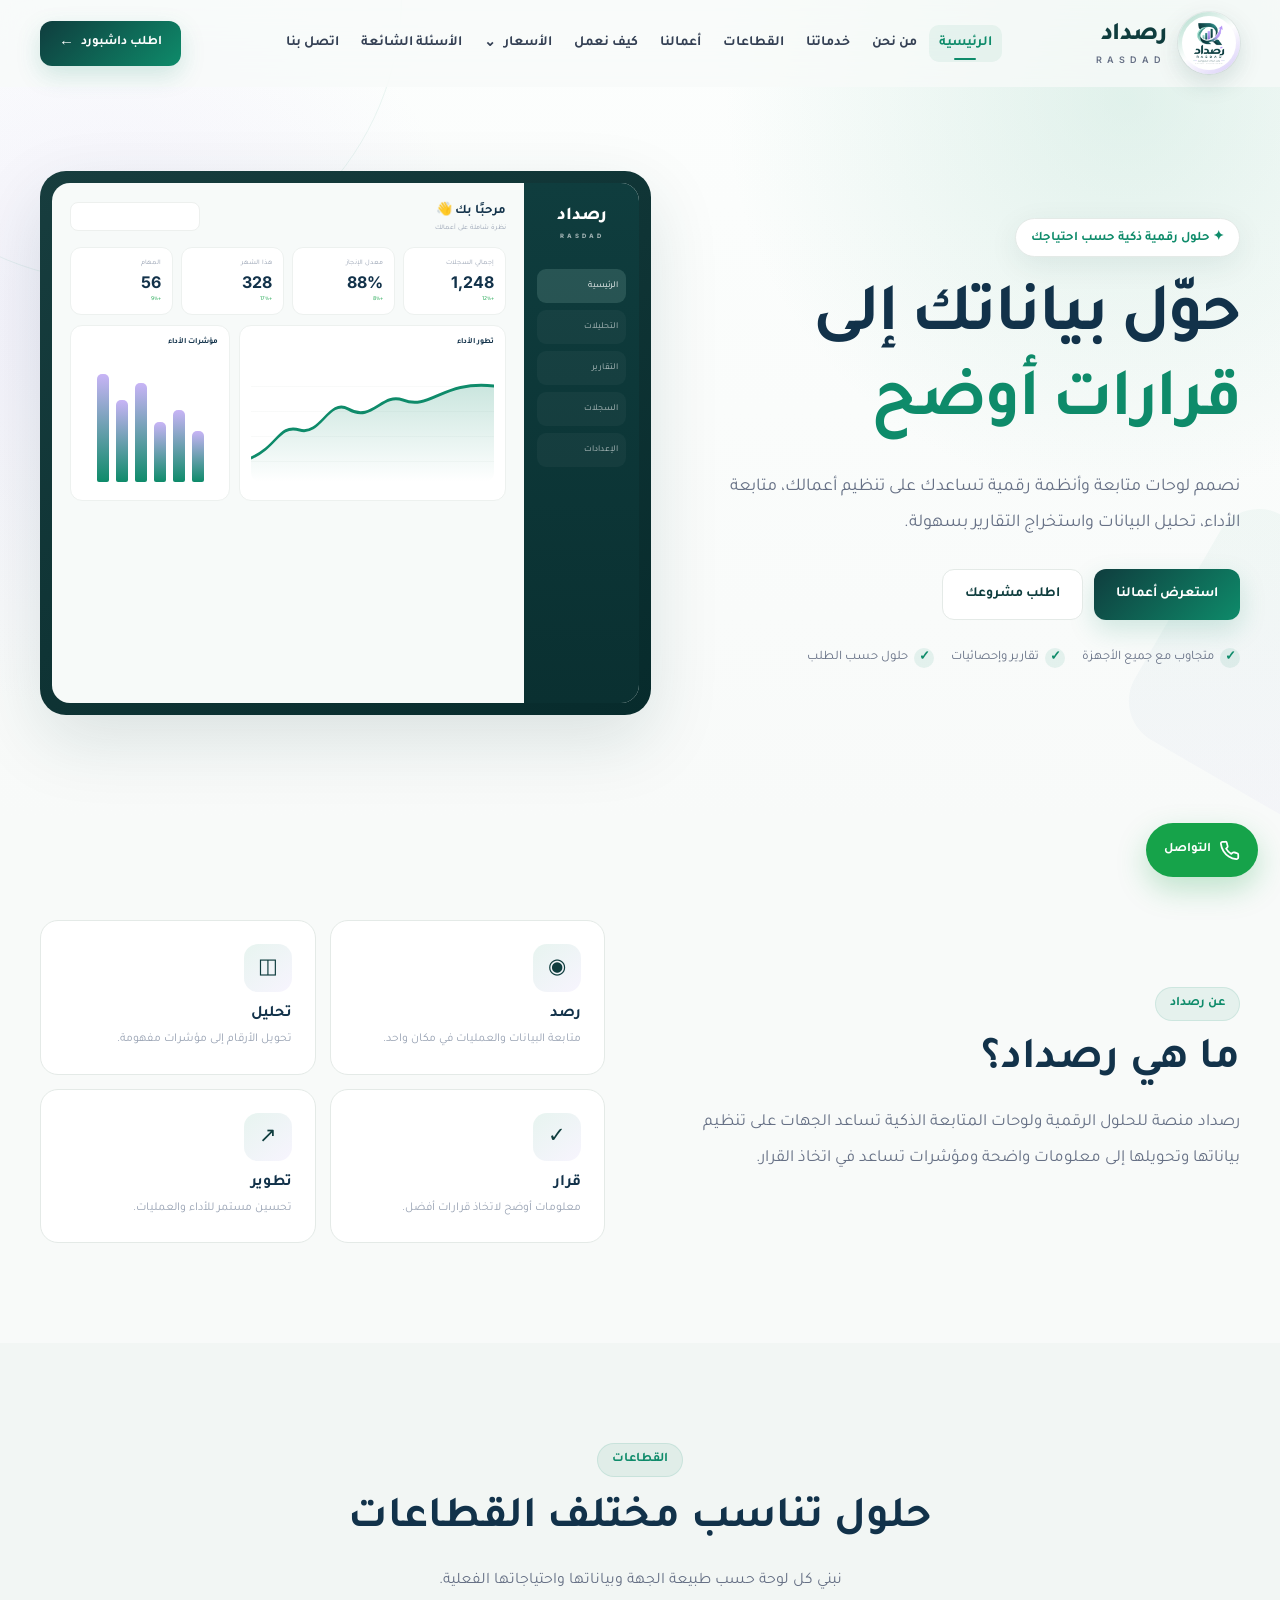
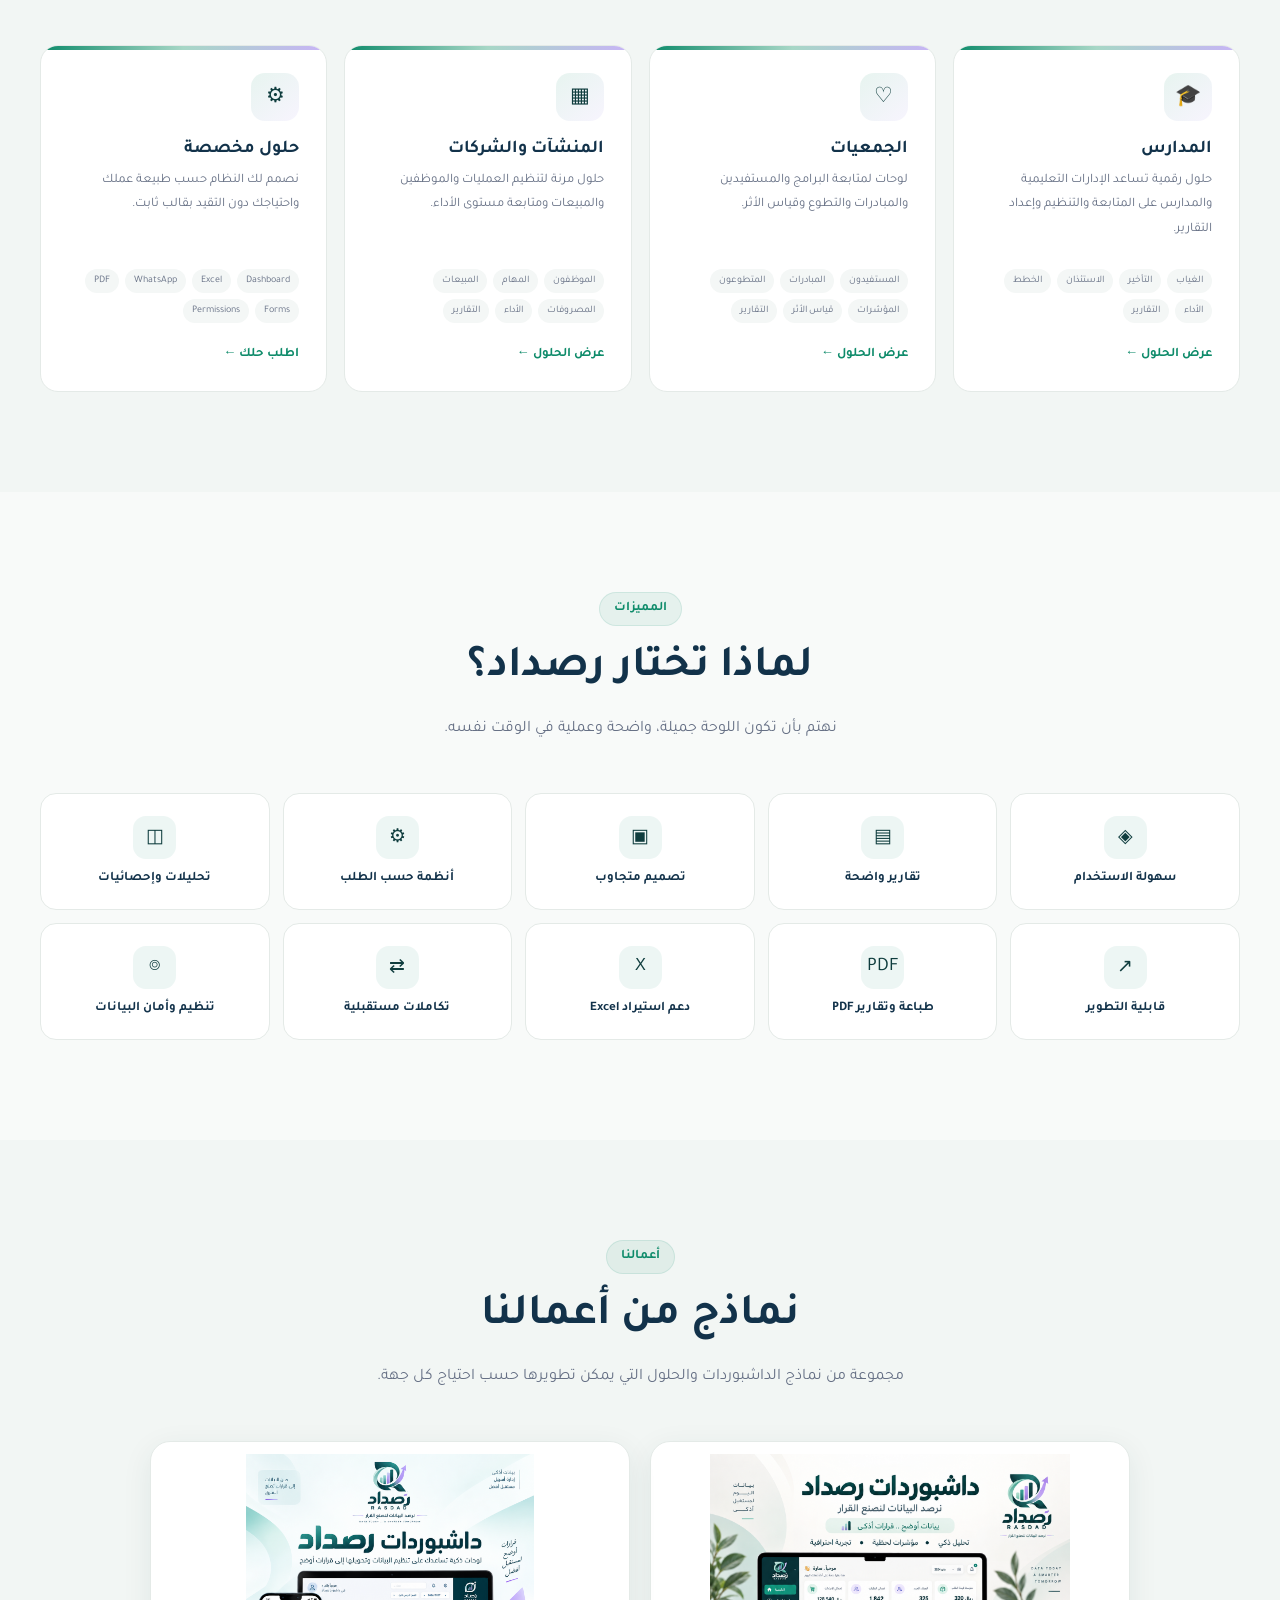
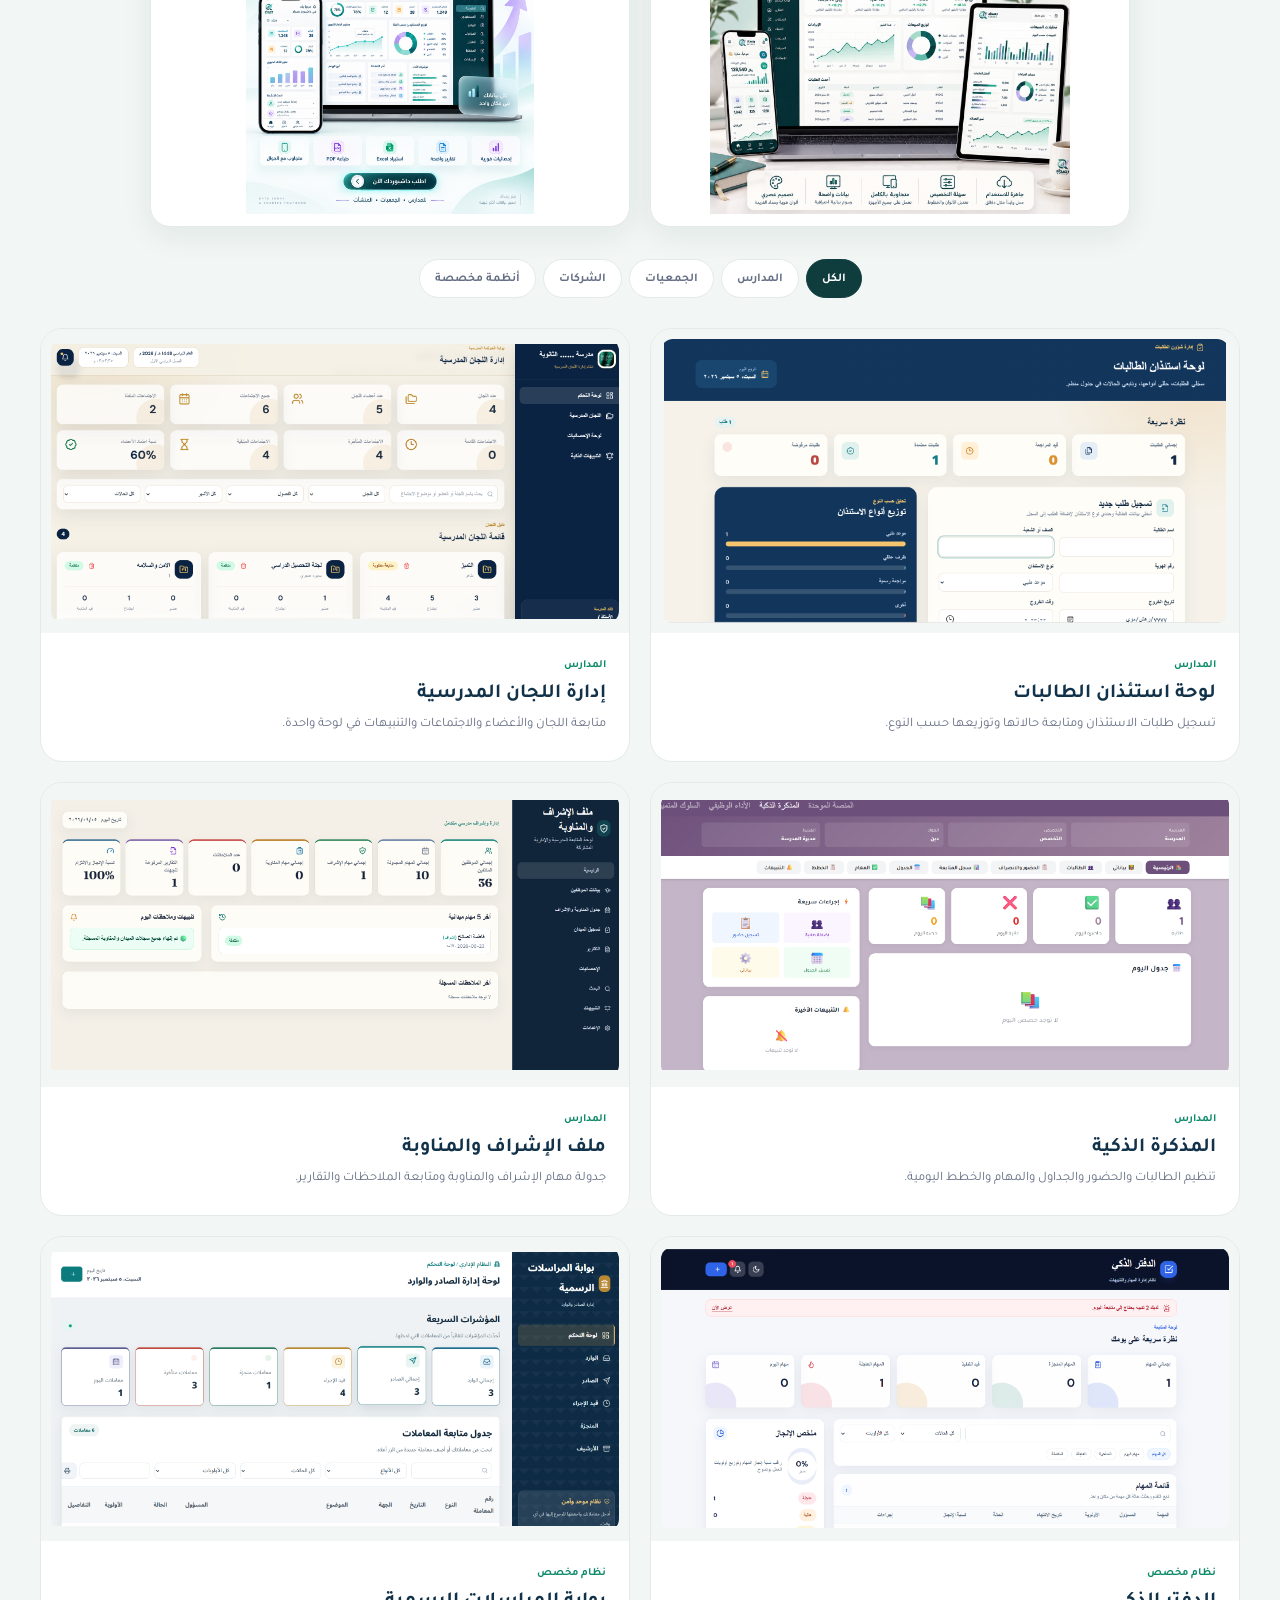
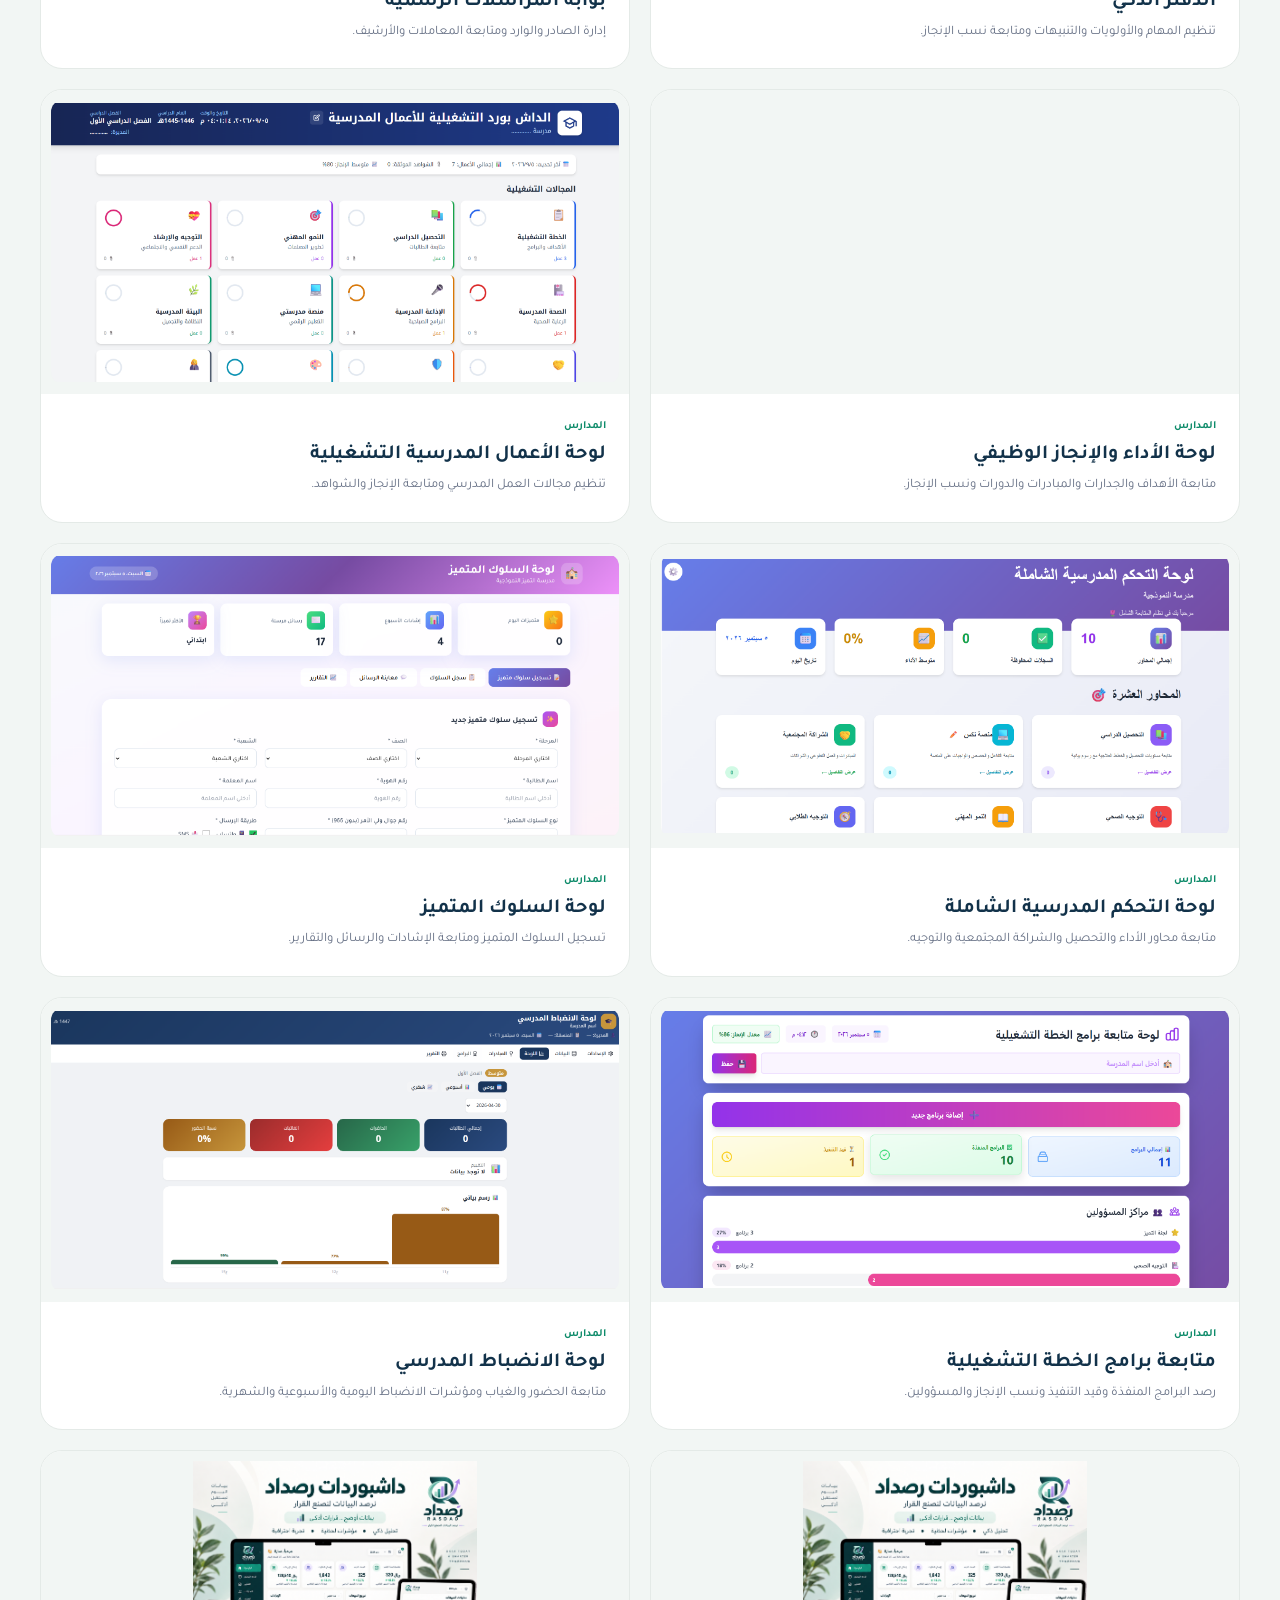
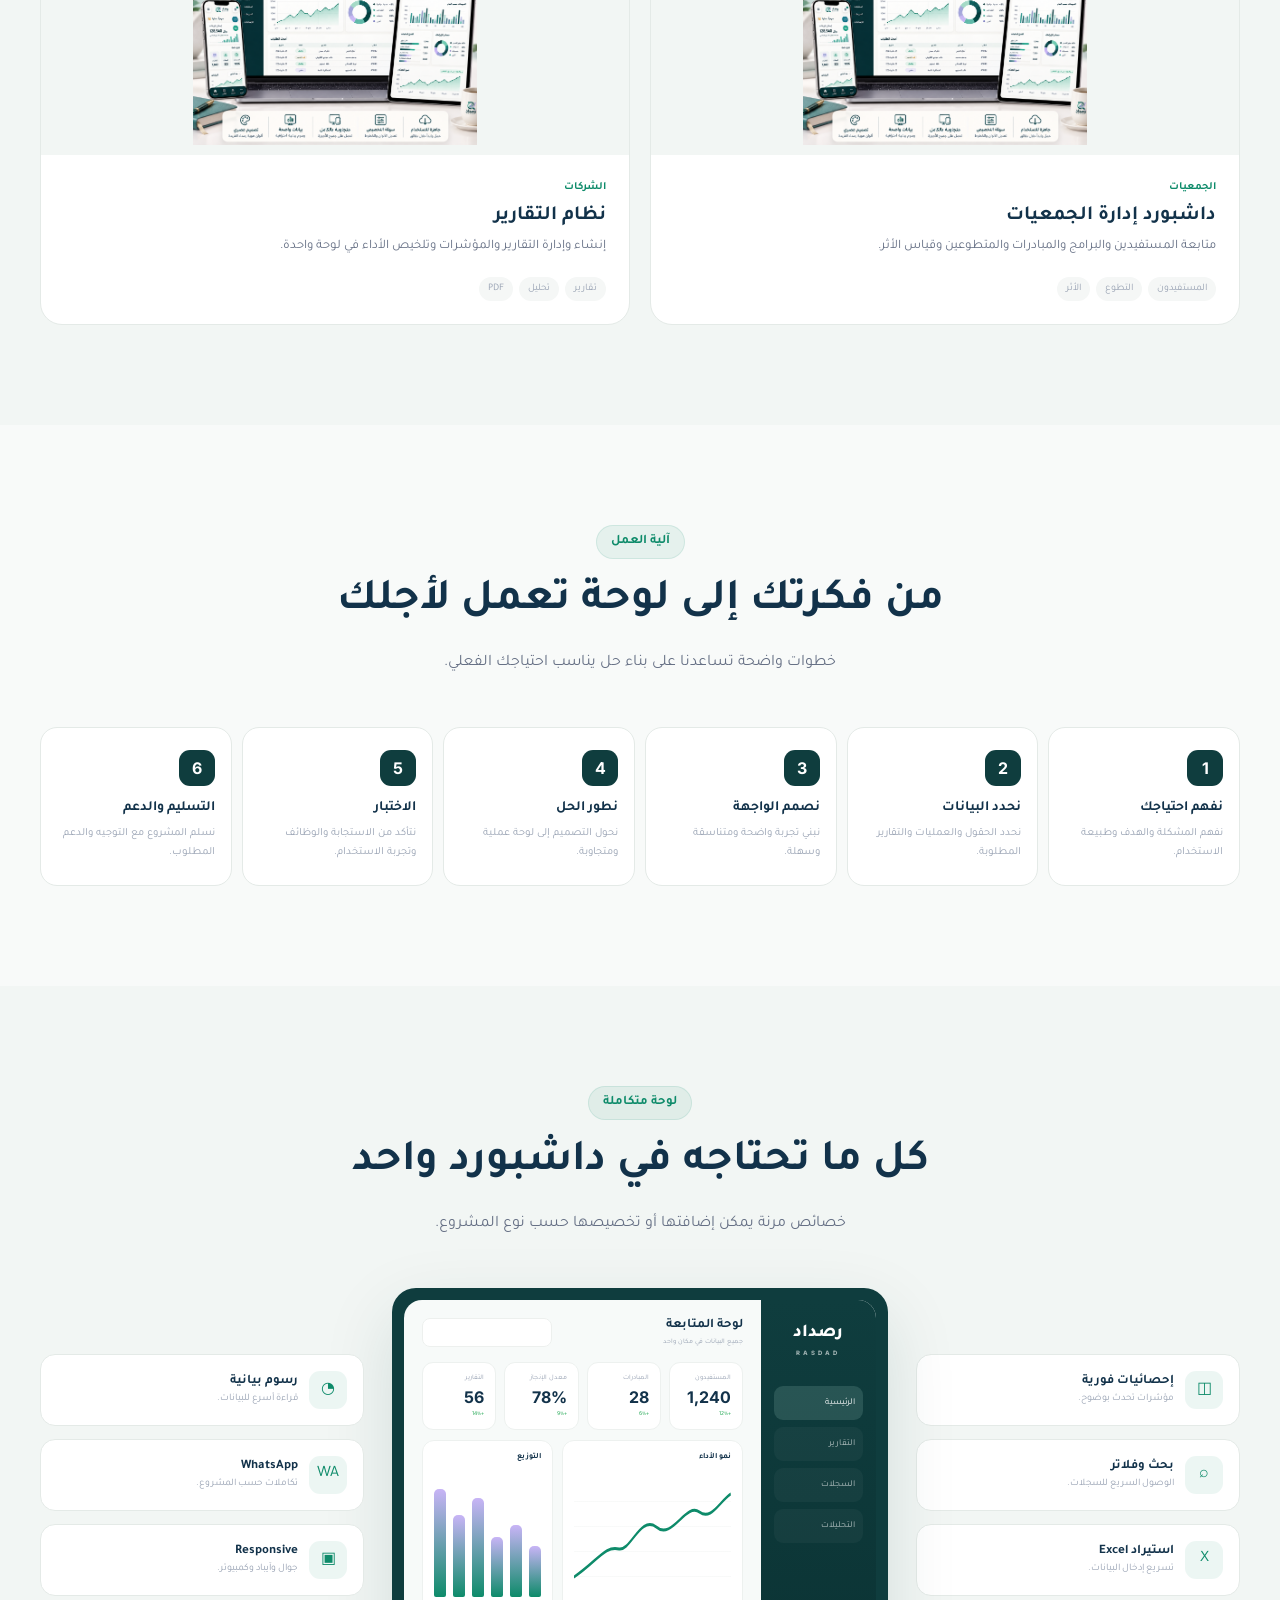
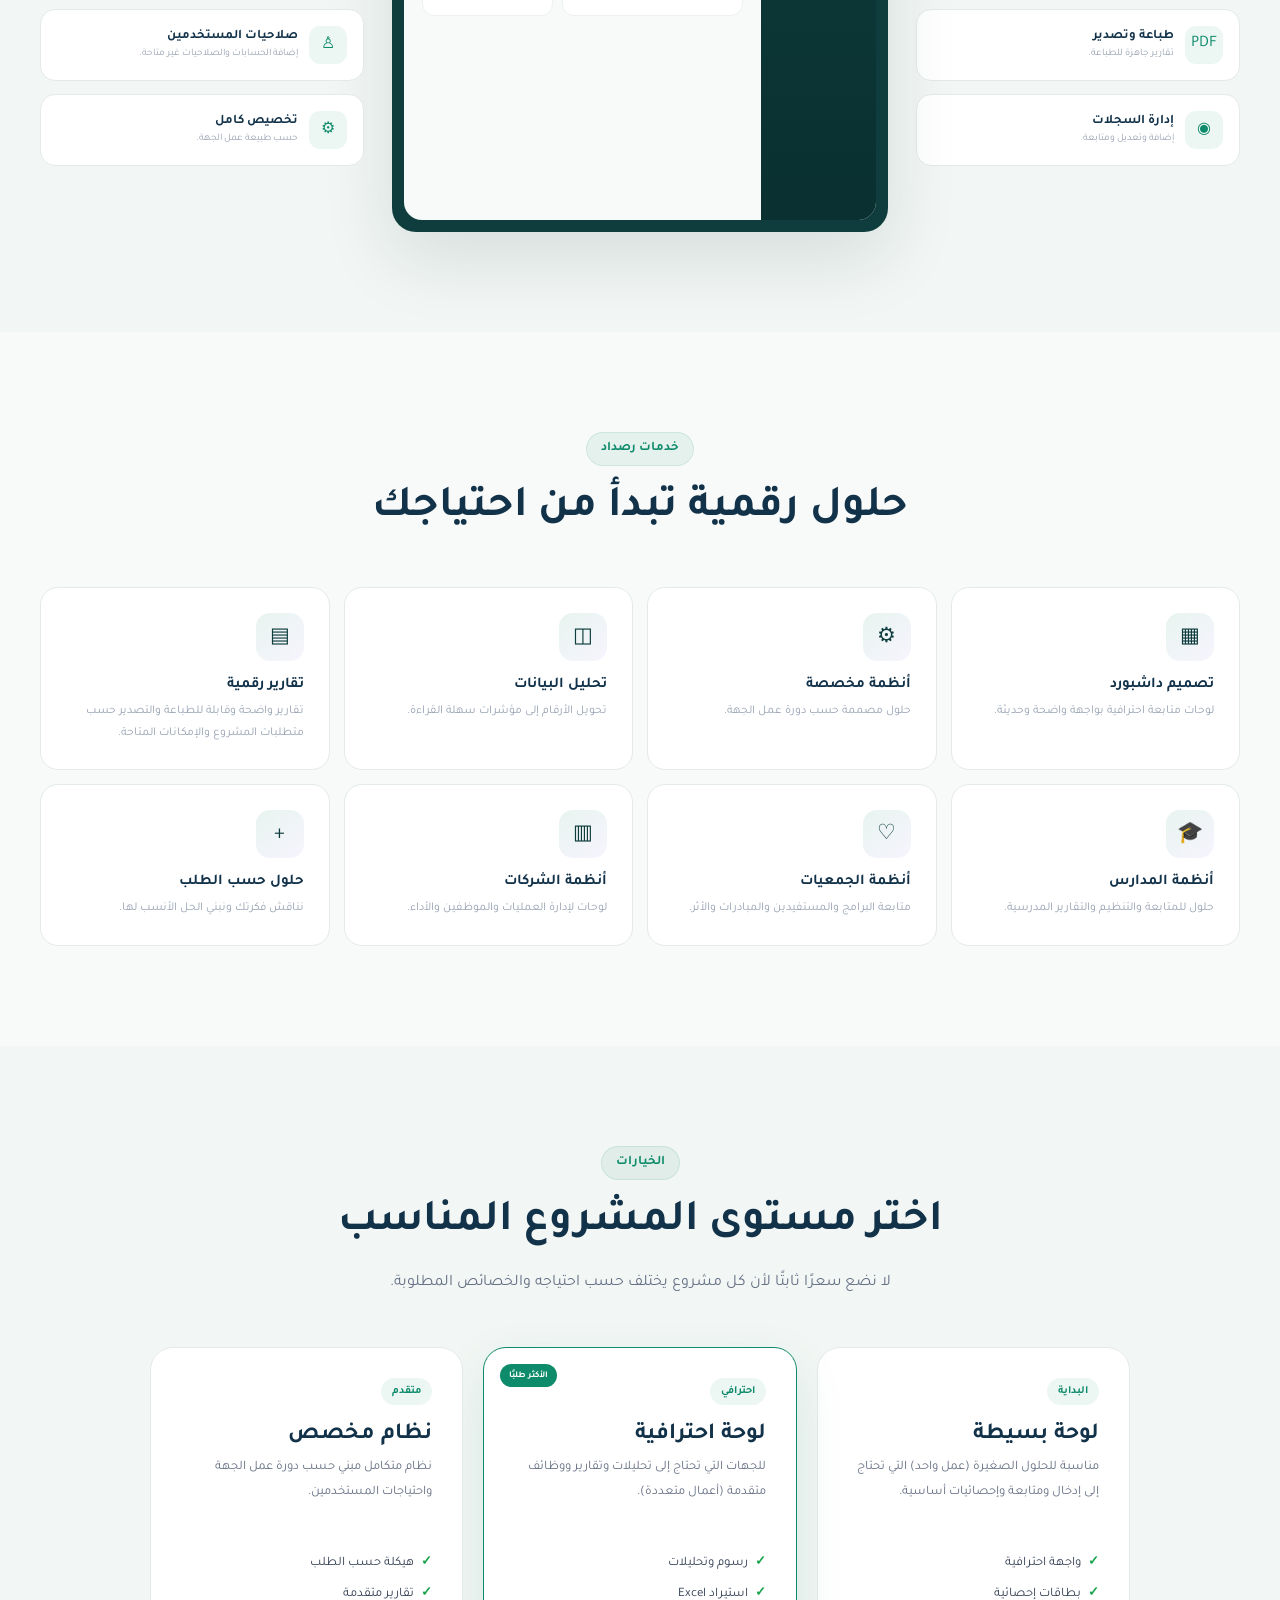
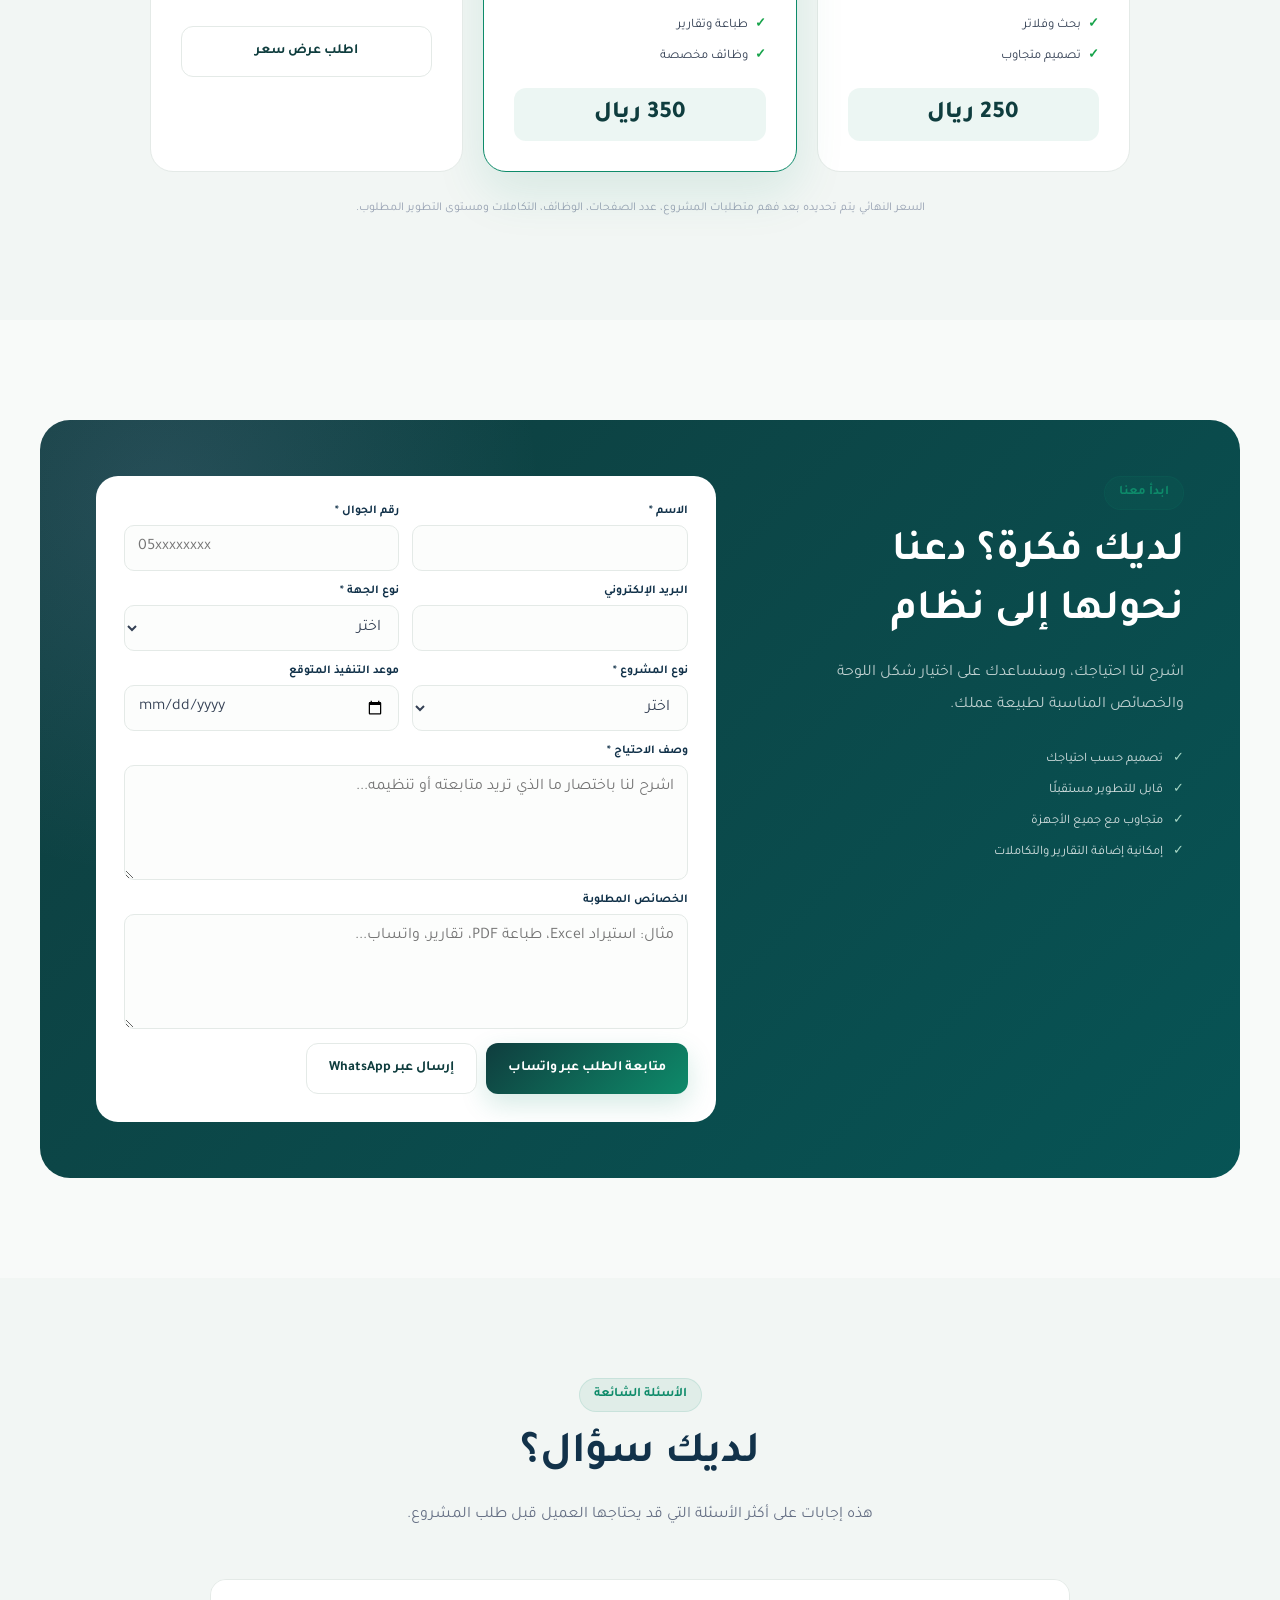
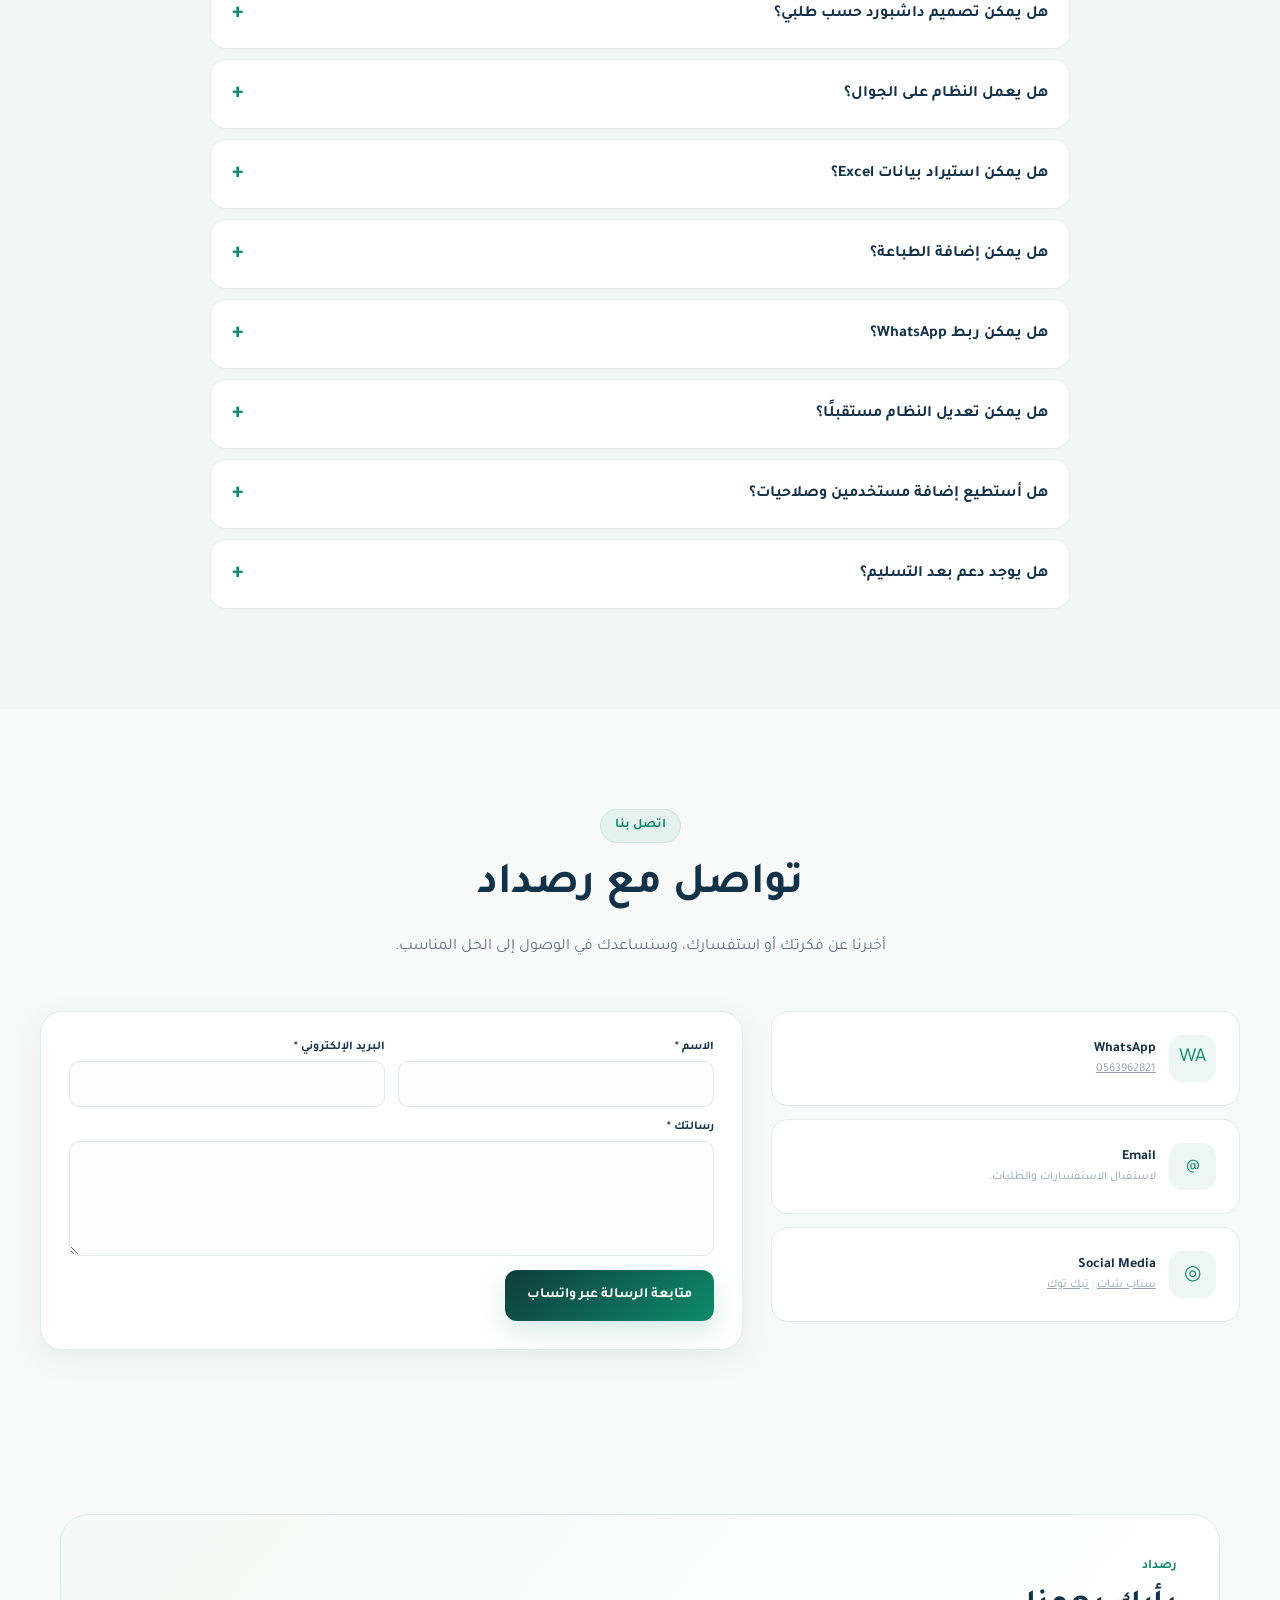
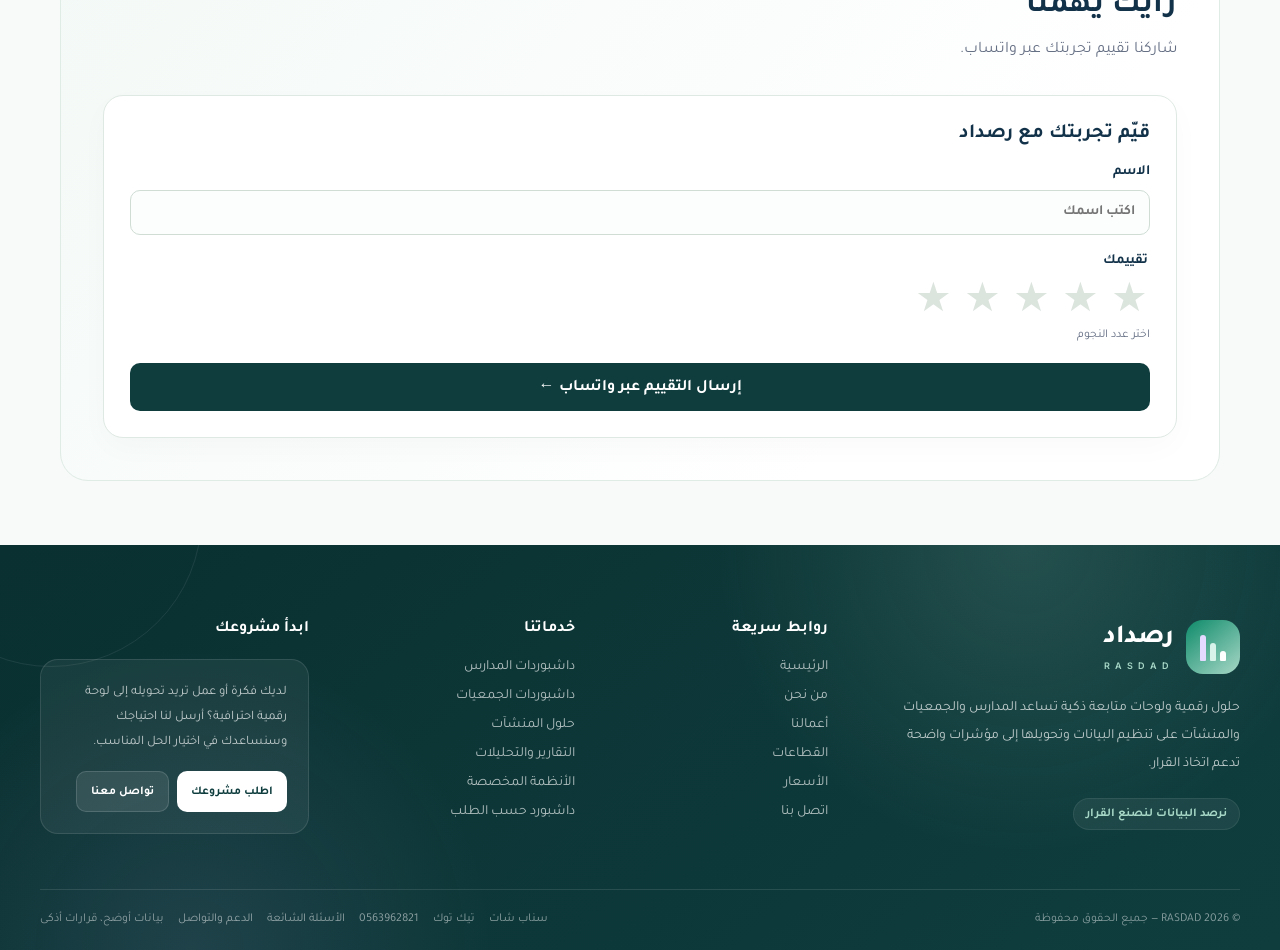
==== commit eeb2f2d1: "Prepare static RASDAD website for GitHub Pages" ====
--- a/index.html
+++ b/index.html
@@ -6,6 +6,7 @@
 >
 
 <head>
+<script src="media/components.js"></script>
 
     <meta charset="UTF-8">
 
@@ -4388,7 +4389,7 @@
                     type="submit"
                     class="btn btn-primary"
                 >
-                    إرسال الطلب
+                    متابعة الطلب عبر واتساب
                 </button>
 
                 <button
@@ -4773,7 +4774,7 @@
                     class="btn btn-primary"
                     type="submit"
                 >
-                    إرسال الرسالة
+                    متابعة الرسالة عبر واتساب
                 </button>
 
             </div>
@@ -4833,23 +4834,8 @@
     }
 
     try {
-        const response =
-            await fetch(
-                filePath,
-                {
-                    cache: "no-cache"
-                }
-            );
-
-        if (!response.ok) {
-            throw new Error(
-                "Failed to load " +
-                filePath
-            );
-        }
-
-        const source =
-            await response.text();
+        const source = window.RASDAD_COMPONENTS[filePath];
+        if (!source) throw new Error("Missing component: " + filePath);
 
         const parser =
             new DOMParser();
@@ -4939,8 +4925,7 @@
                 "
             >
                 تعذر تحميل جزء من الموقع.
-                شغّل المشروع عبر Live Server
-                أو خادم محلي.
+                يرجى تحديث الصفحة والمحاولة مرة أخرى.
             </div>
             `;
     }
@@ -5221,17 +5206,12 @@
    FORMS
 ========================================================= */
 
-async function saveLead(form, status, data) {
-    const button = form.querySelector('[type="submit"]');
-    button.disabled = true;
-    try {
-        const response = await fetch('/api/leads', {method: 'POST', headers: {'Content-Type': 'application/json'}, body: JSON.stringify(data)});
-        if (!response.ok) throw new Error();
-        showStatus(status, 'تم استلام بياناتك بنجاح، وسنتواصل معك قريبًا.', 'success');
-        form.reset();
-    } catch {
-        showStatus(status, 'تعذر حفظ البيانات. حاول مجددًا أو تواصل عبر واتساب 0563962821.', 'error');
-    } finally { button.disabled = false; }
+function saveLead(form, status, data) {
+    const labels = {name:'الاسم', phone:'الجوال', email:'البريد', entity:'الجهة', type:'نوع المشروع', date:'الموعد', description:'وصف الطلب', features:'الخصائص', message:'الرسالة'};
+    const lines = [data.kind === 'request' ? 'طلب مشروع من موقع رصداد' : 'استفسار من موقع رصداد'];
+    for (const [key, label] of Object.entries(labels)) if (data[key]) lines.push(label + ': ' + data[key]);
+    window.open('https://wa.me/966563962821?text=' + encodeURIComponent(lines.join('\n')), '_blank', 'noopener,noreferrer');
+    showStatus(status, 'أكمل إرسال الرسالة في واتساب. لا يُرسل النموذج تلقائيًا.', 'success');
 }
 
 function initForms() {
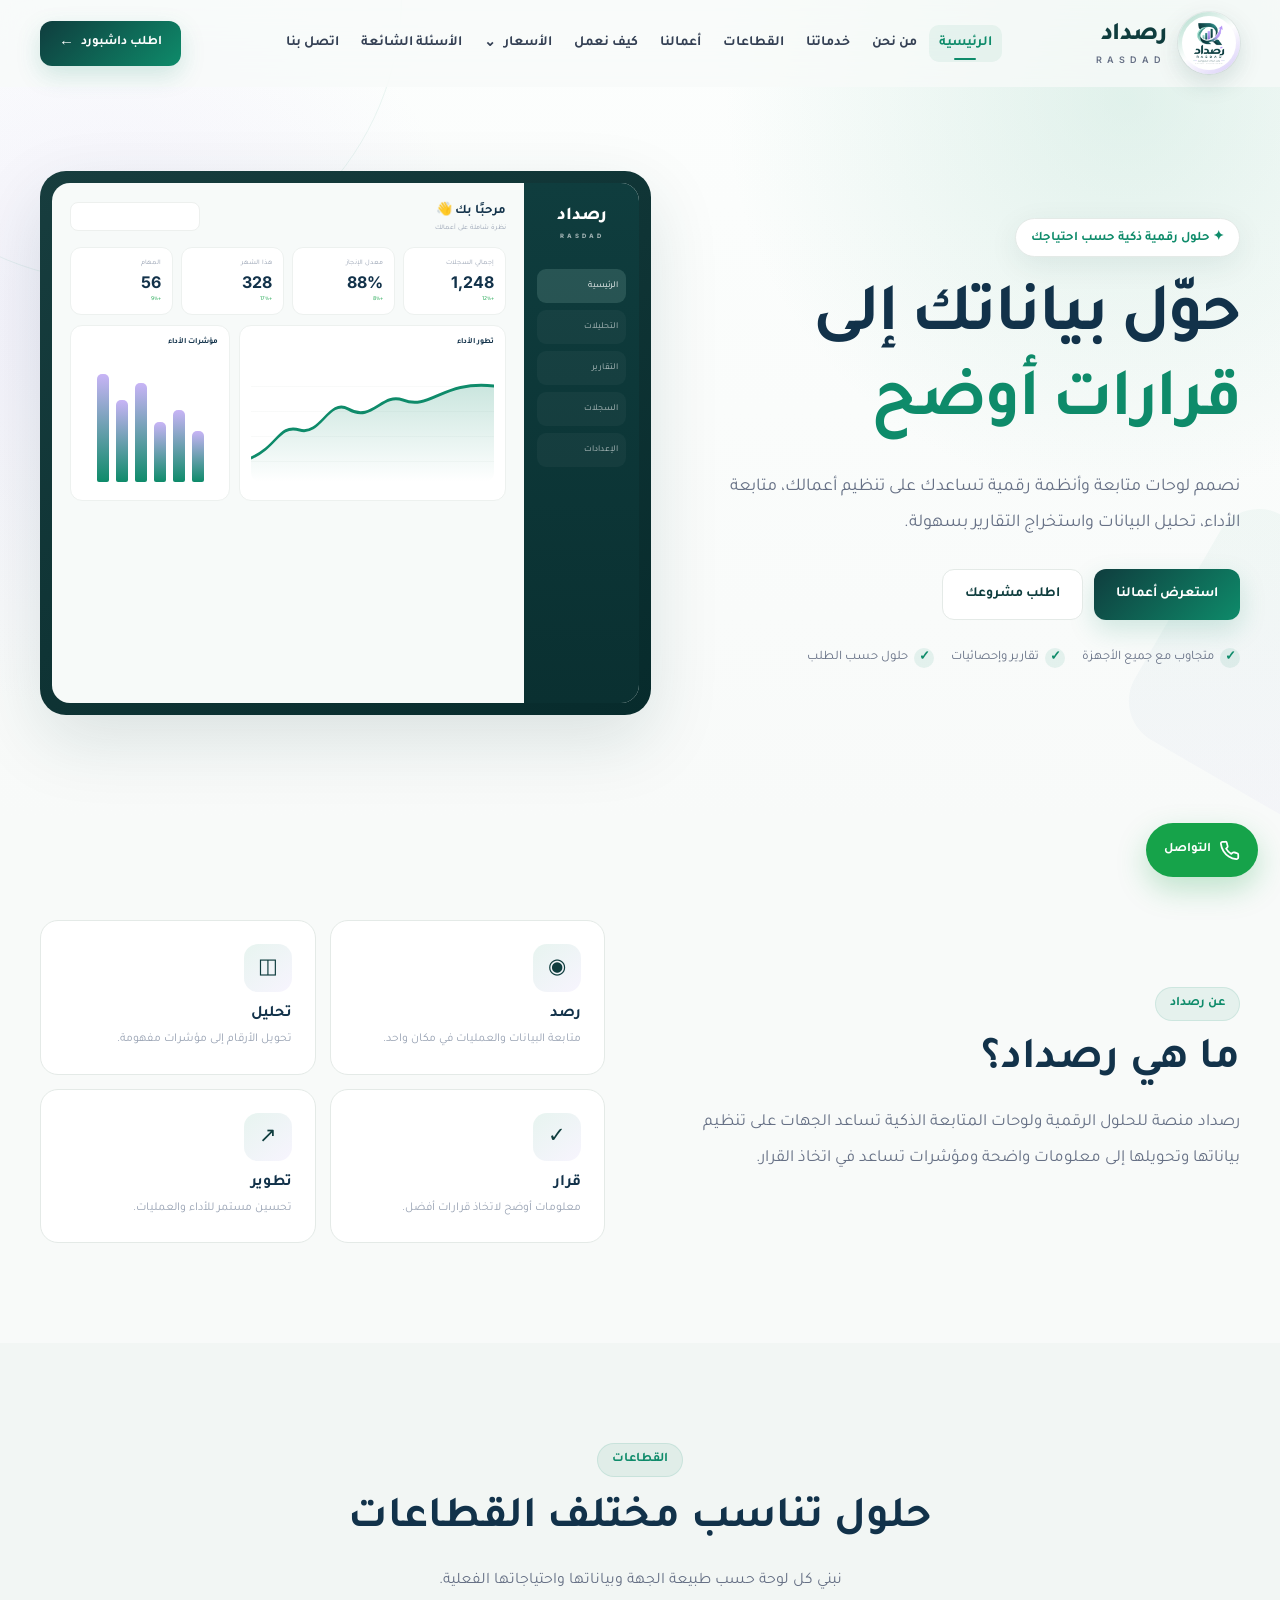
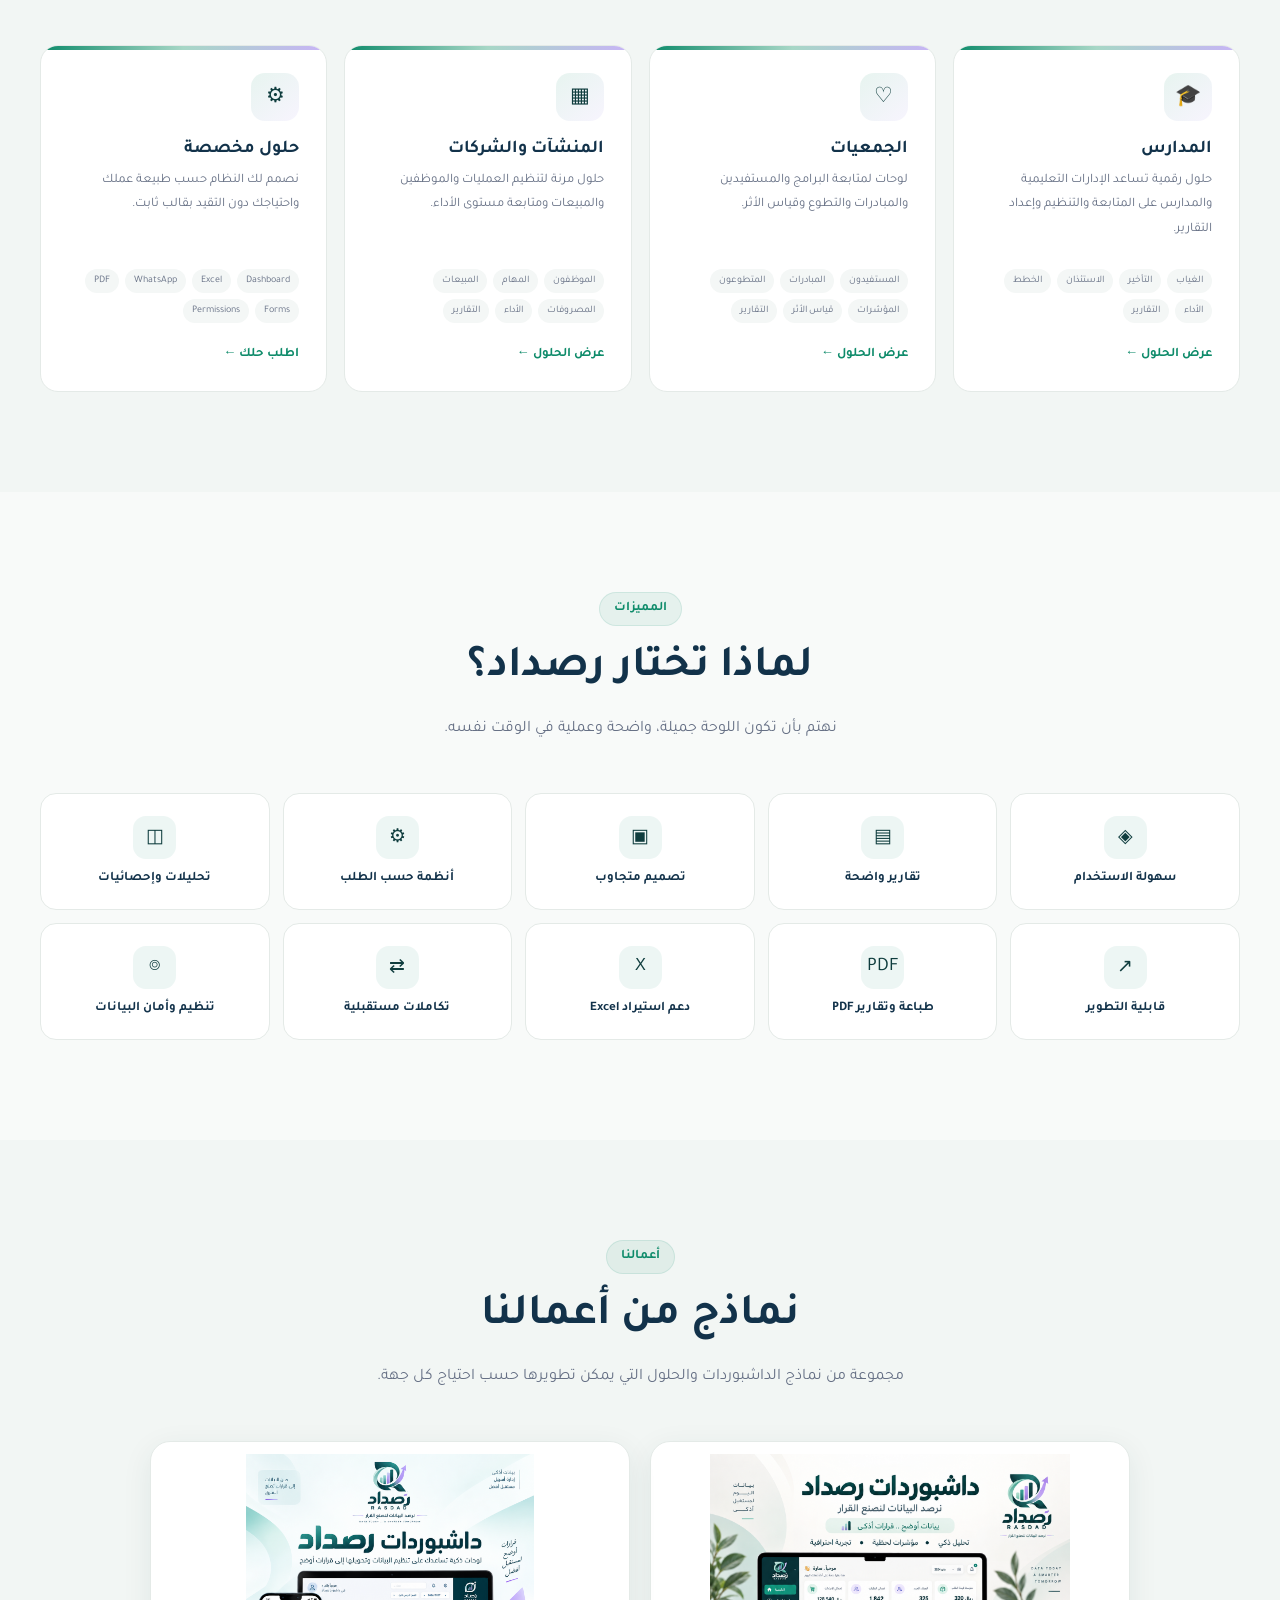
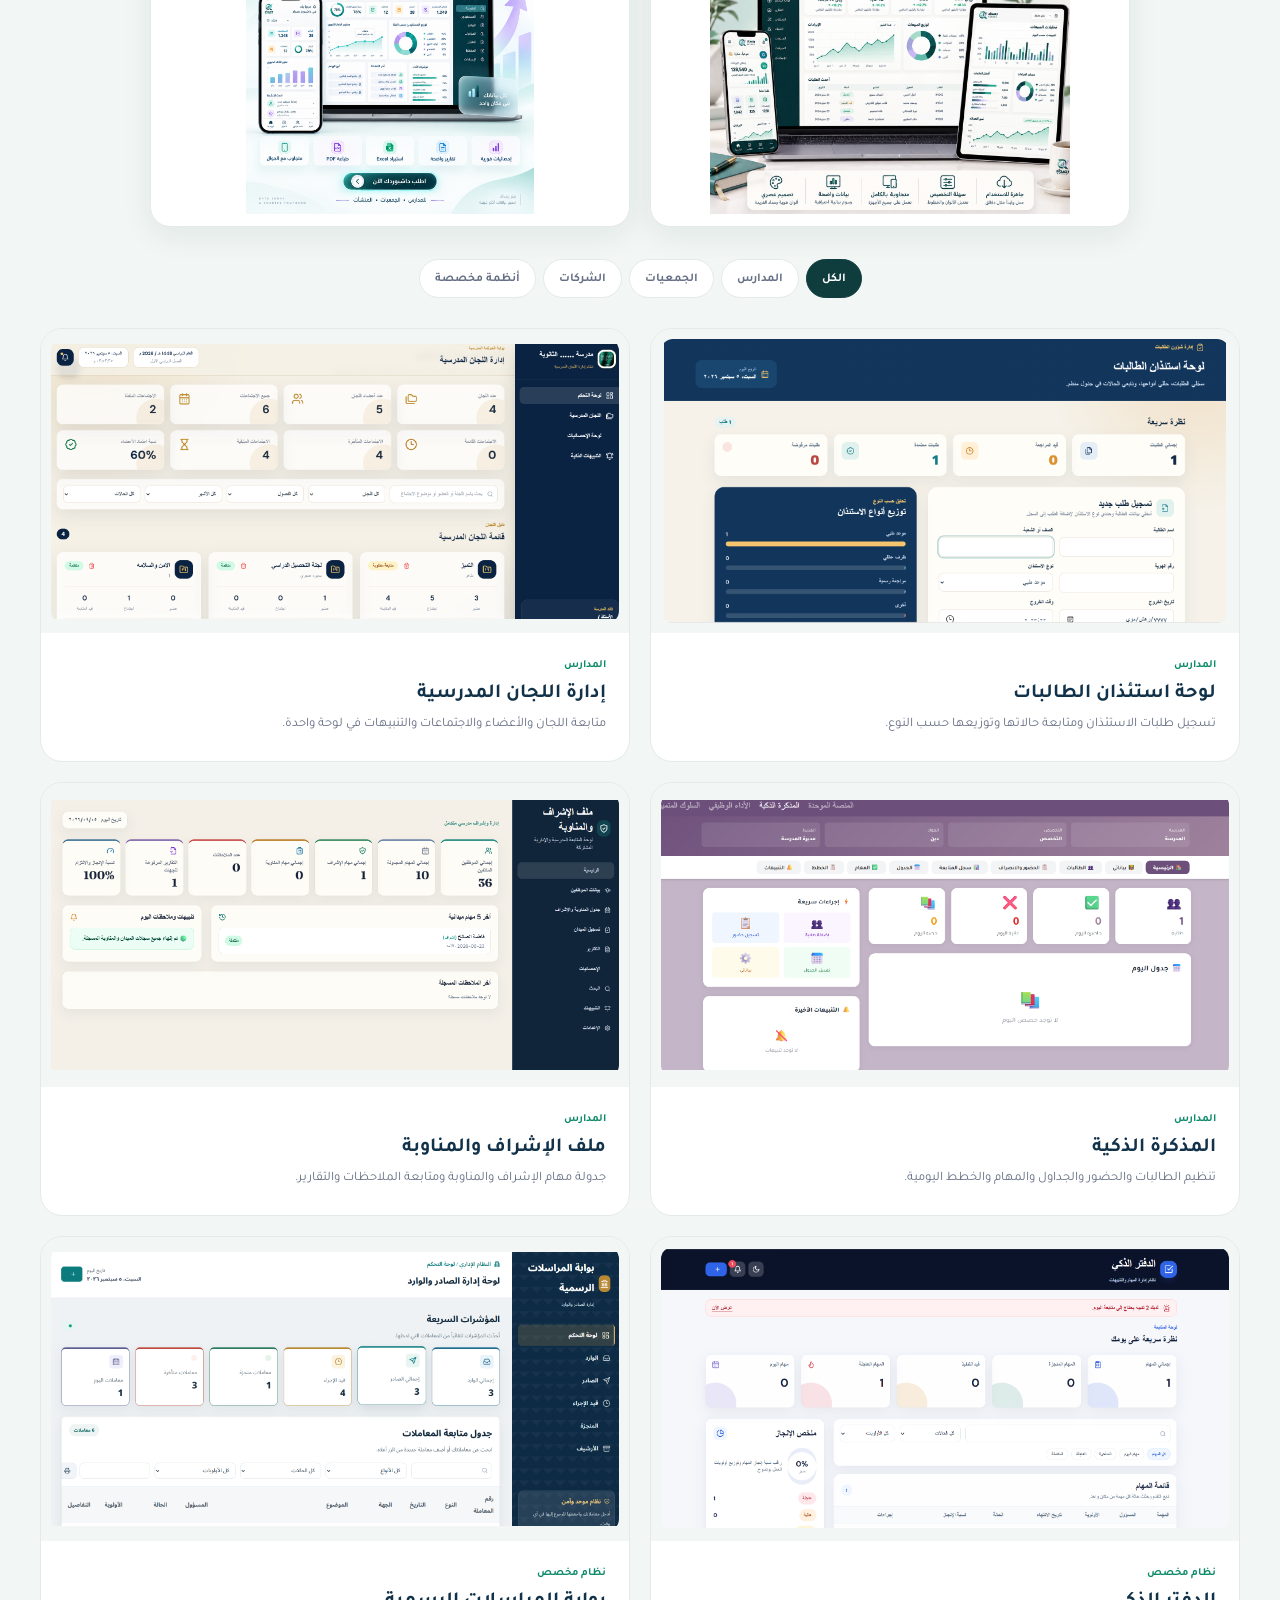
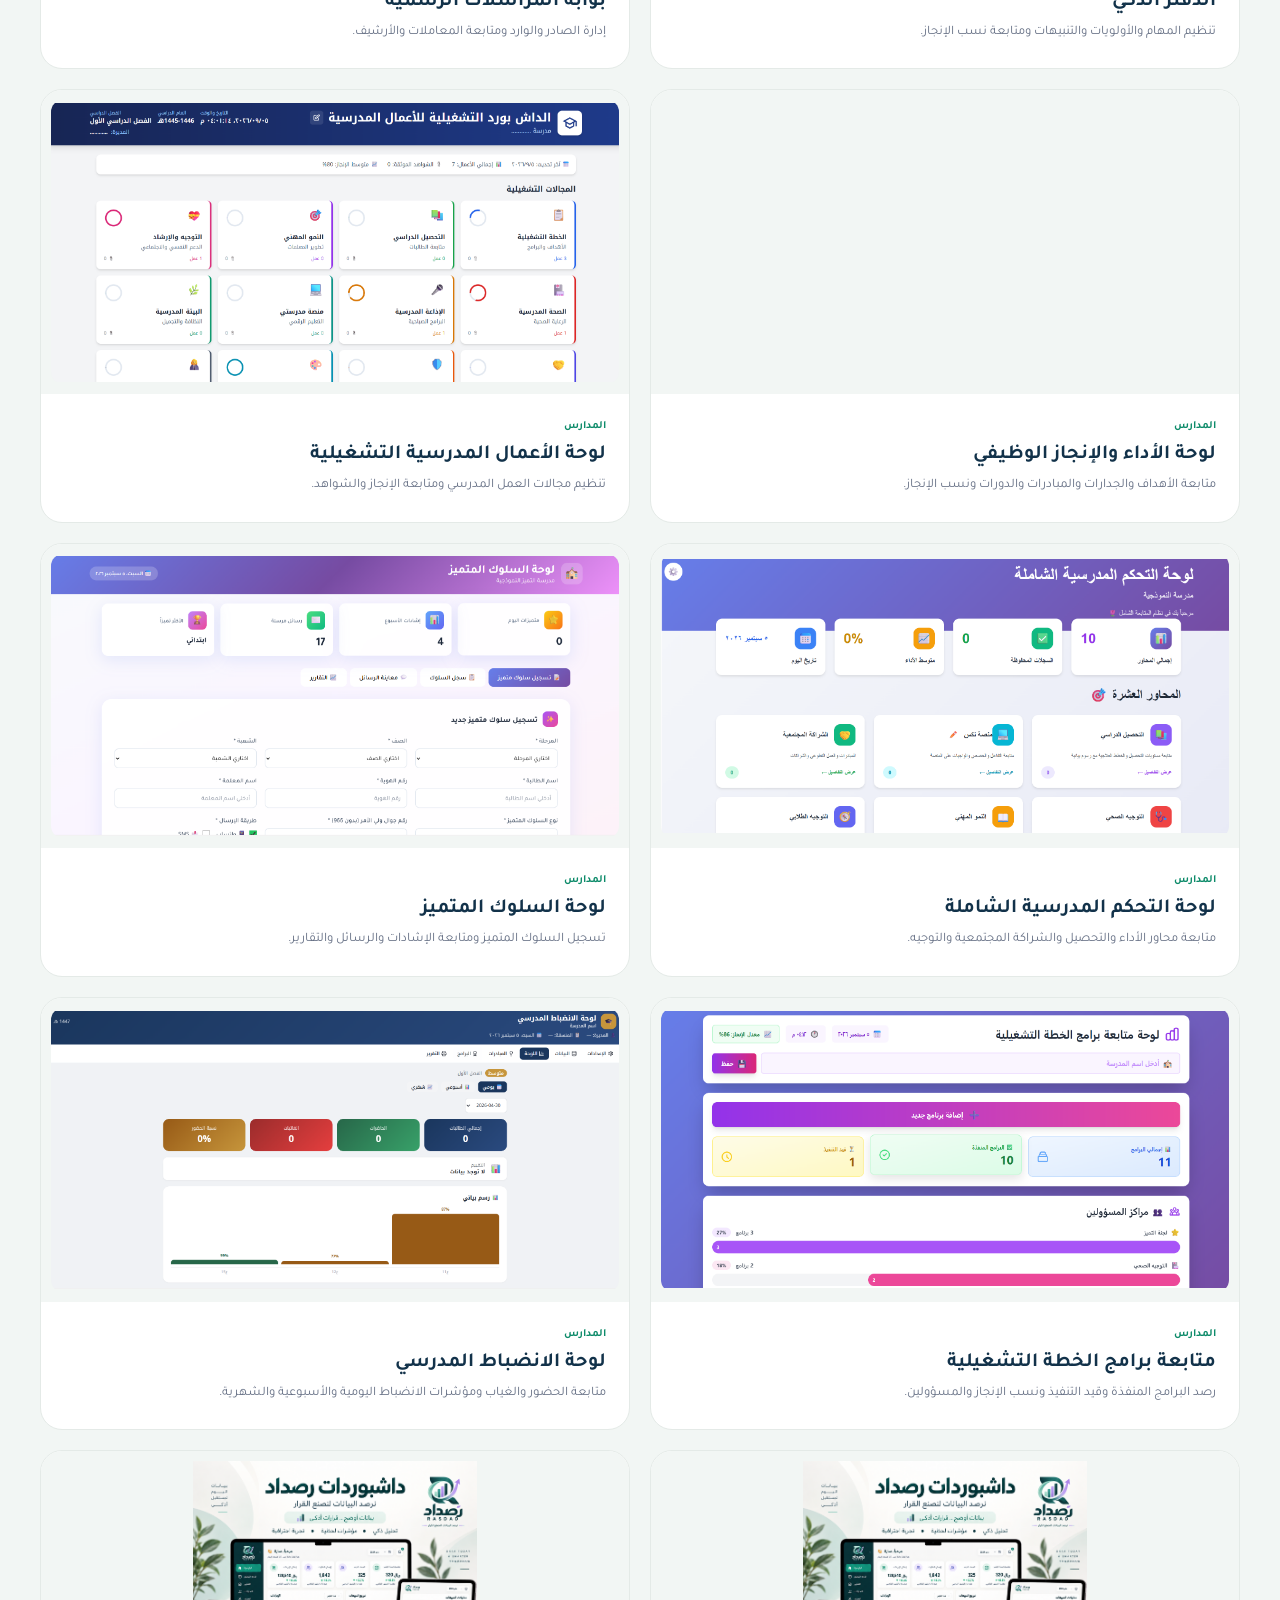
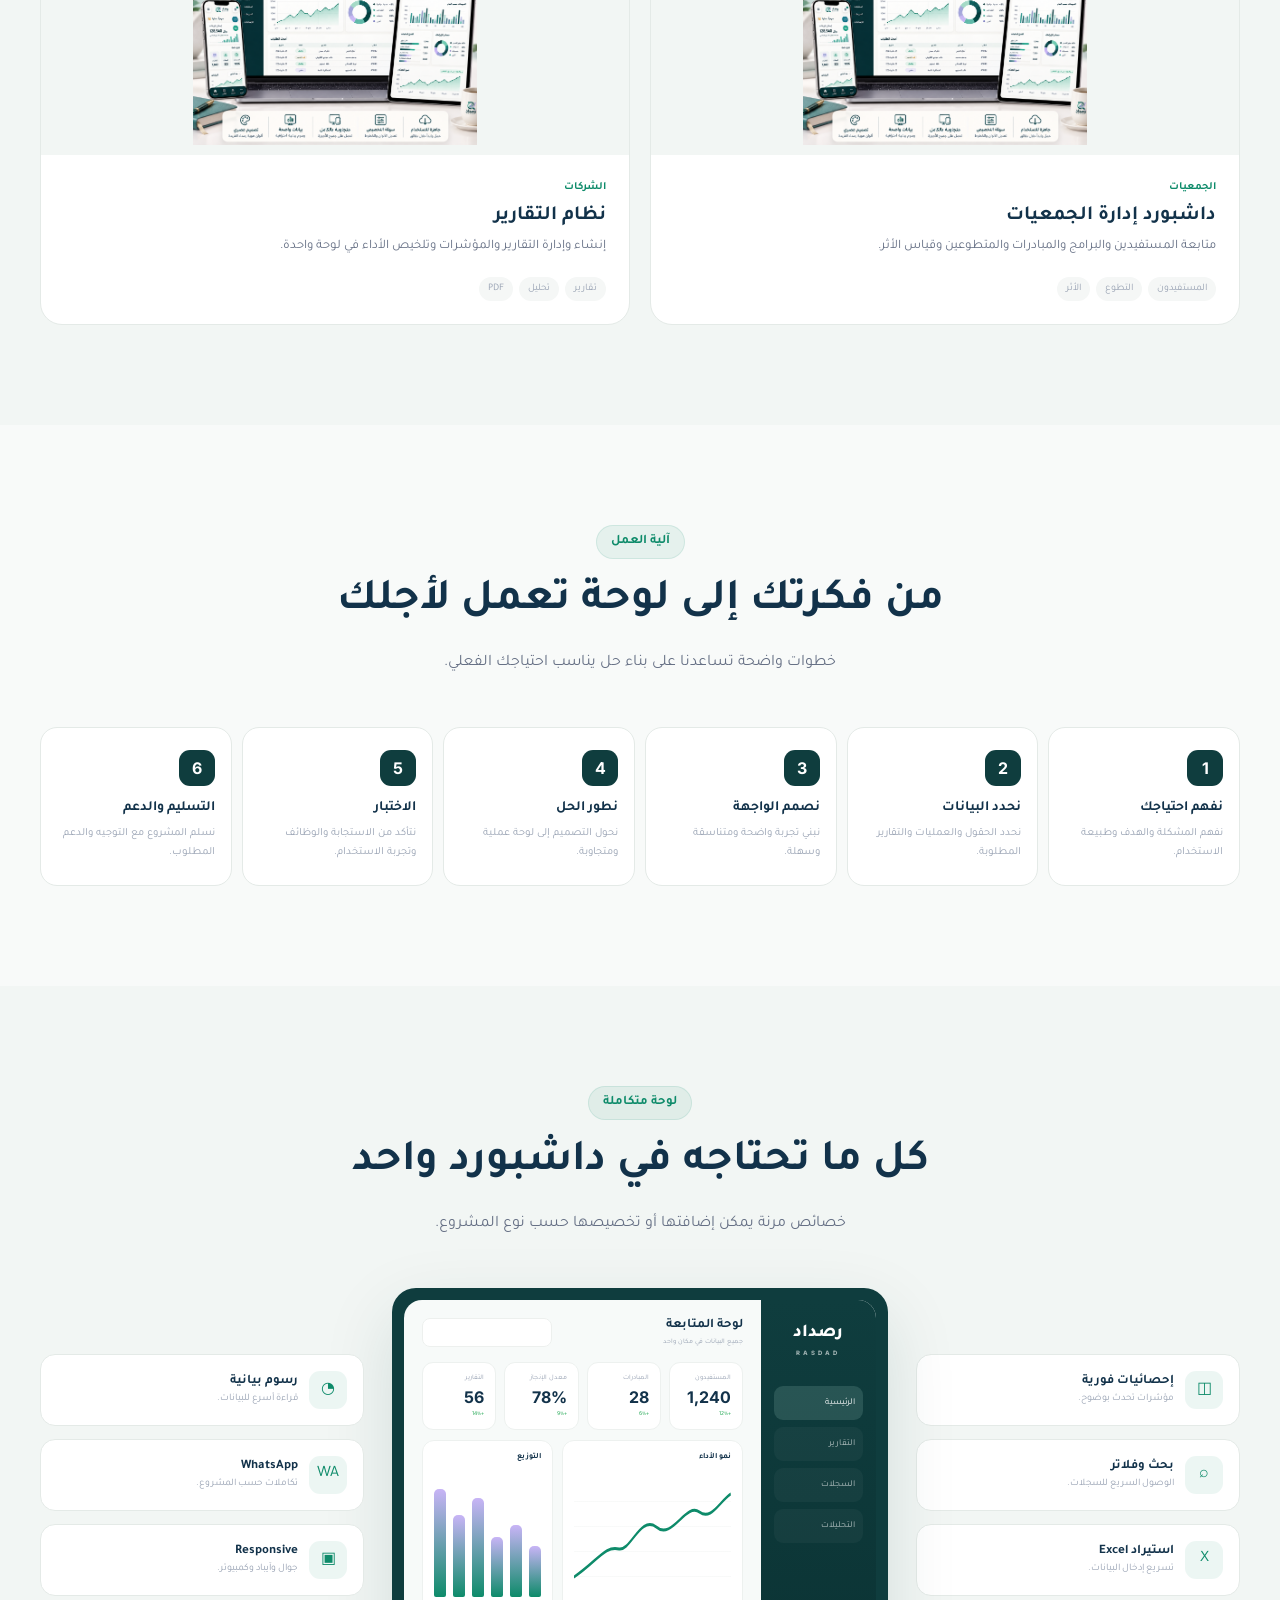
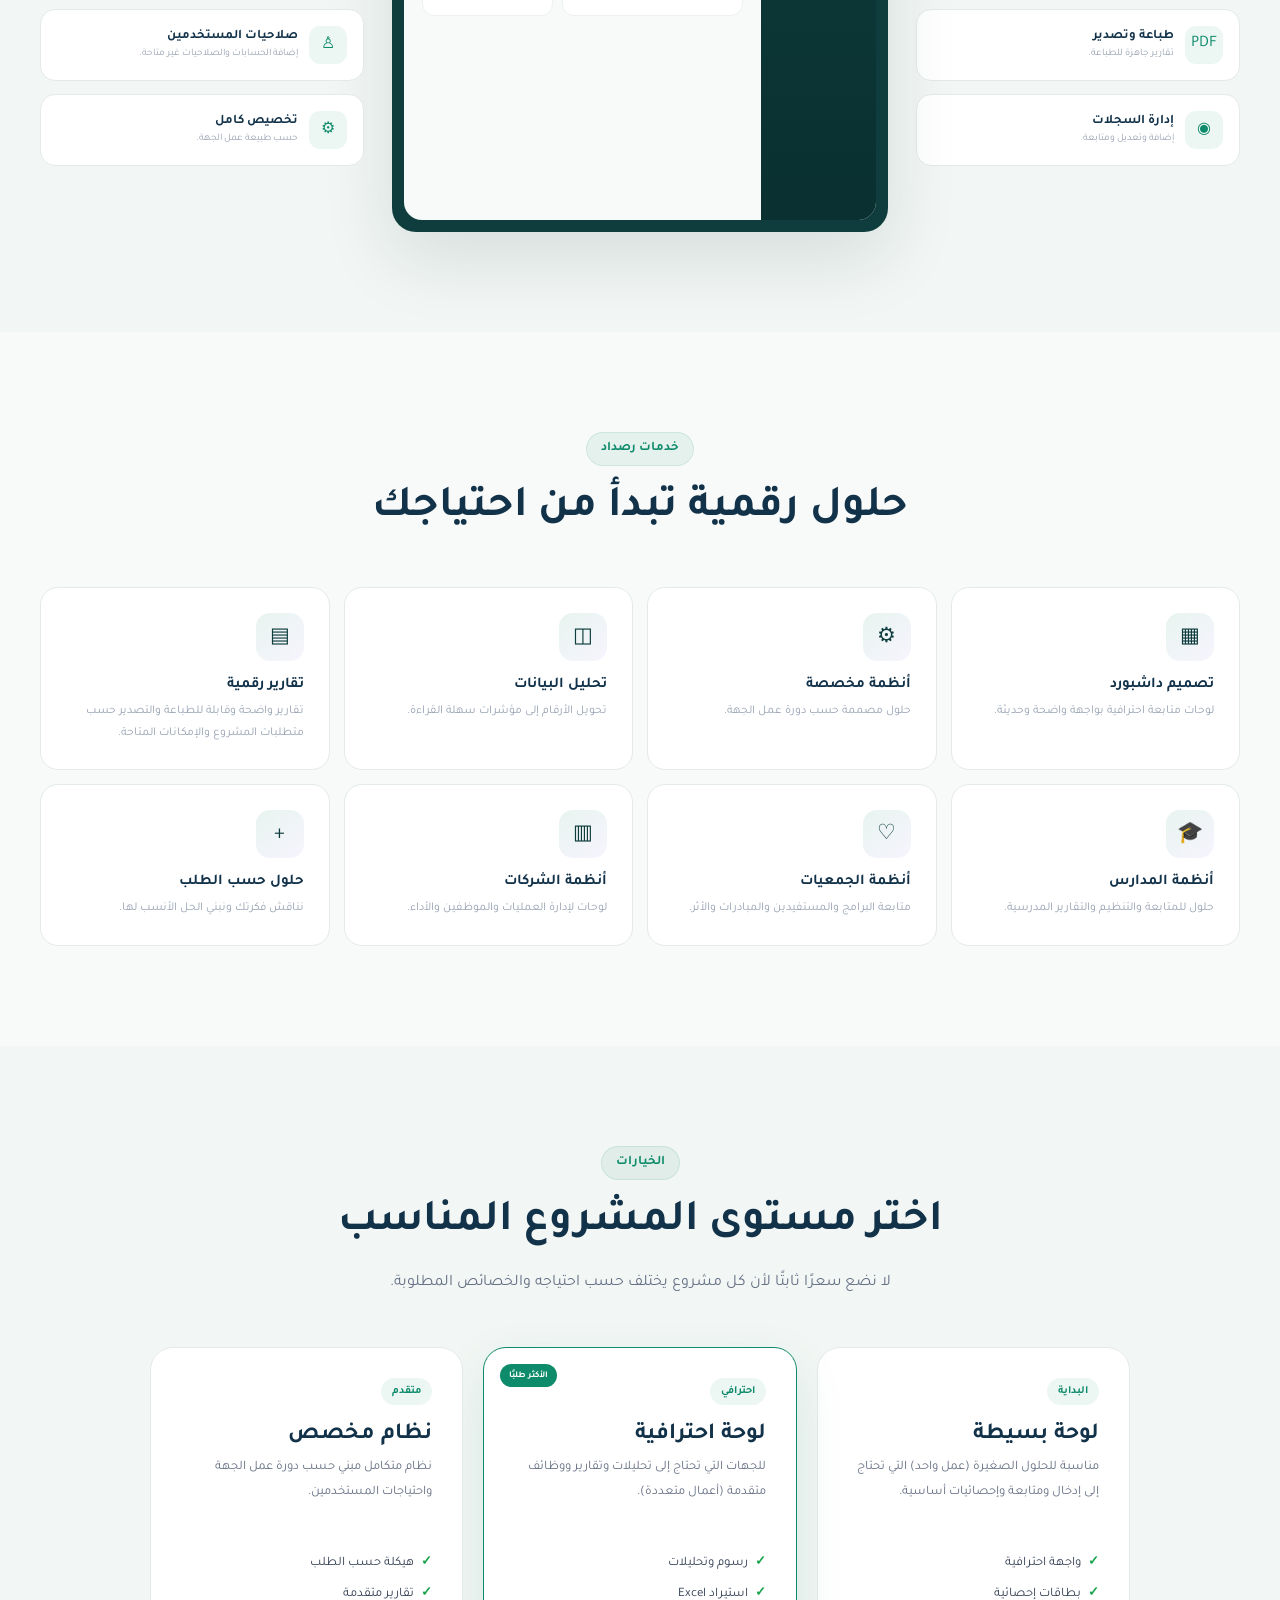
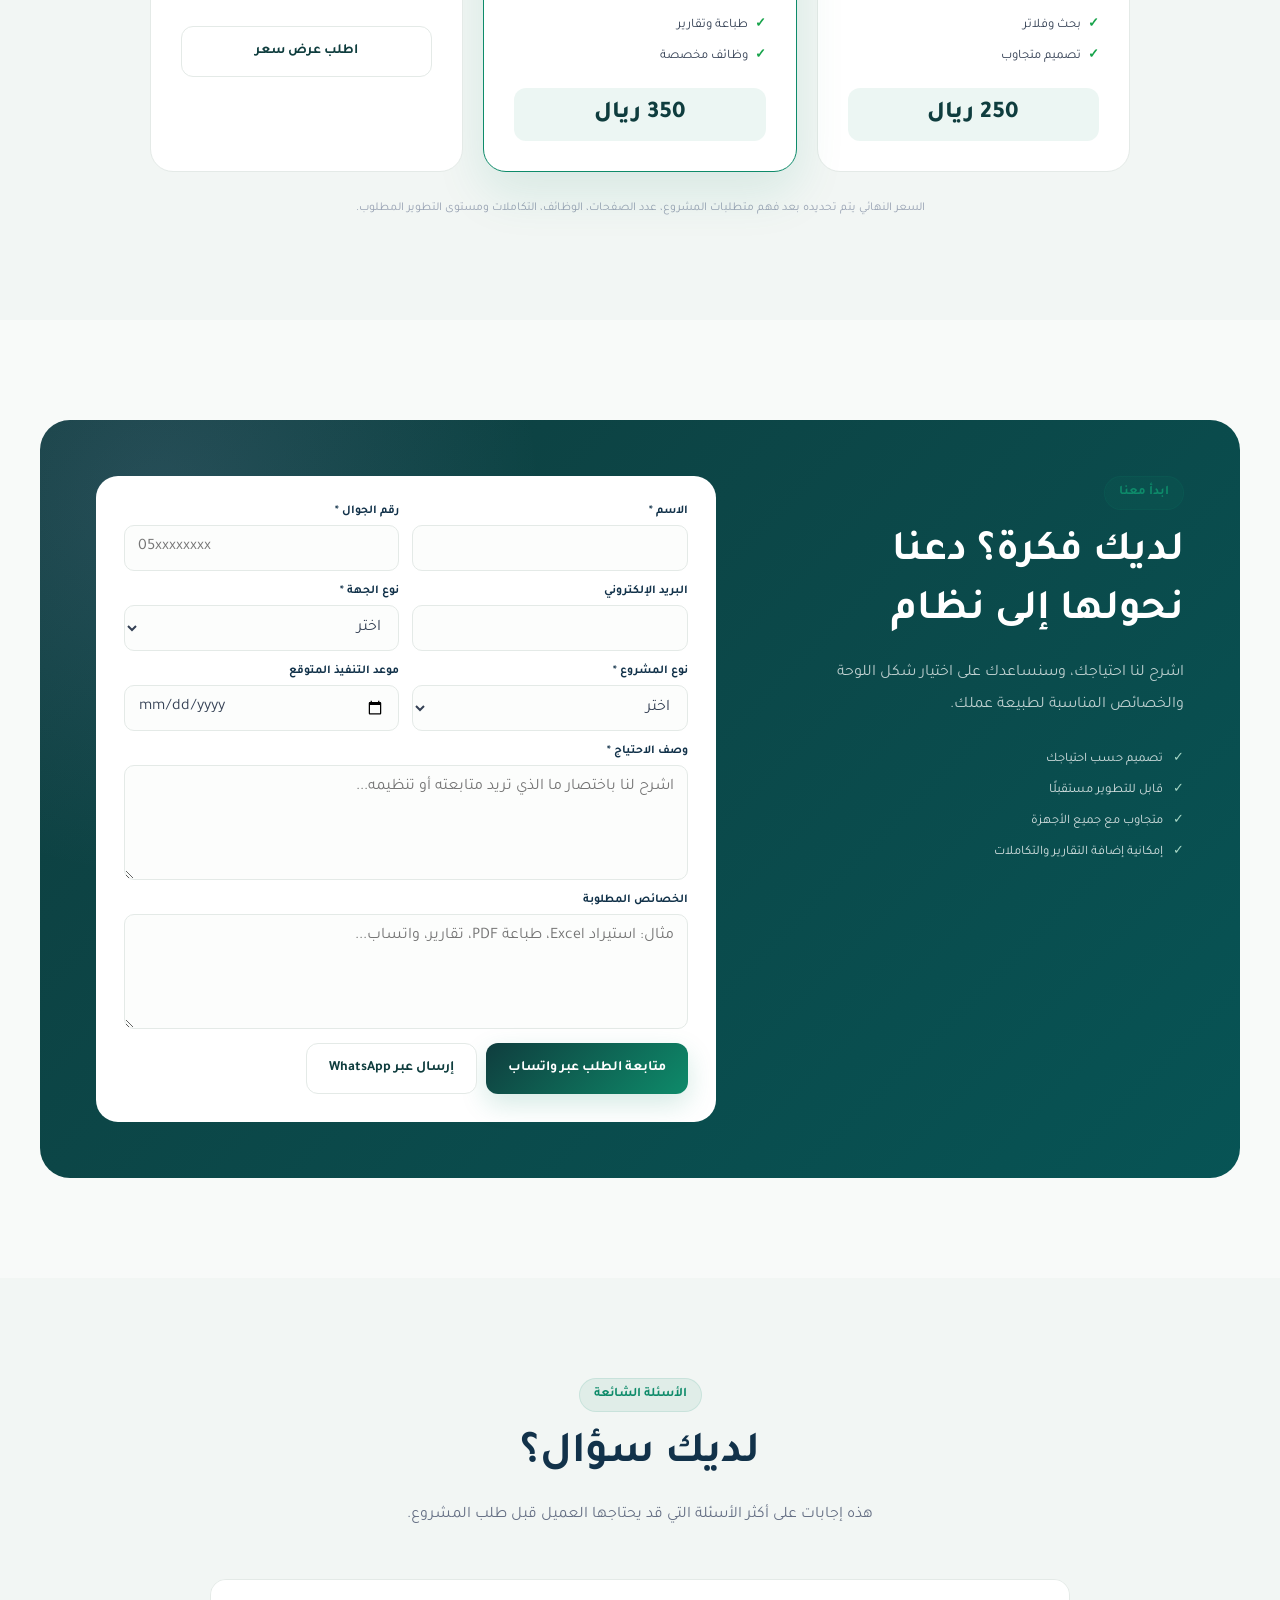
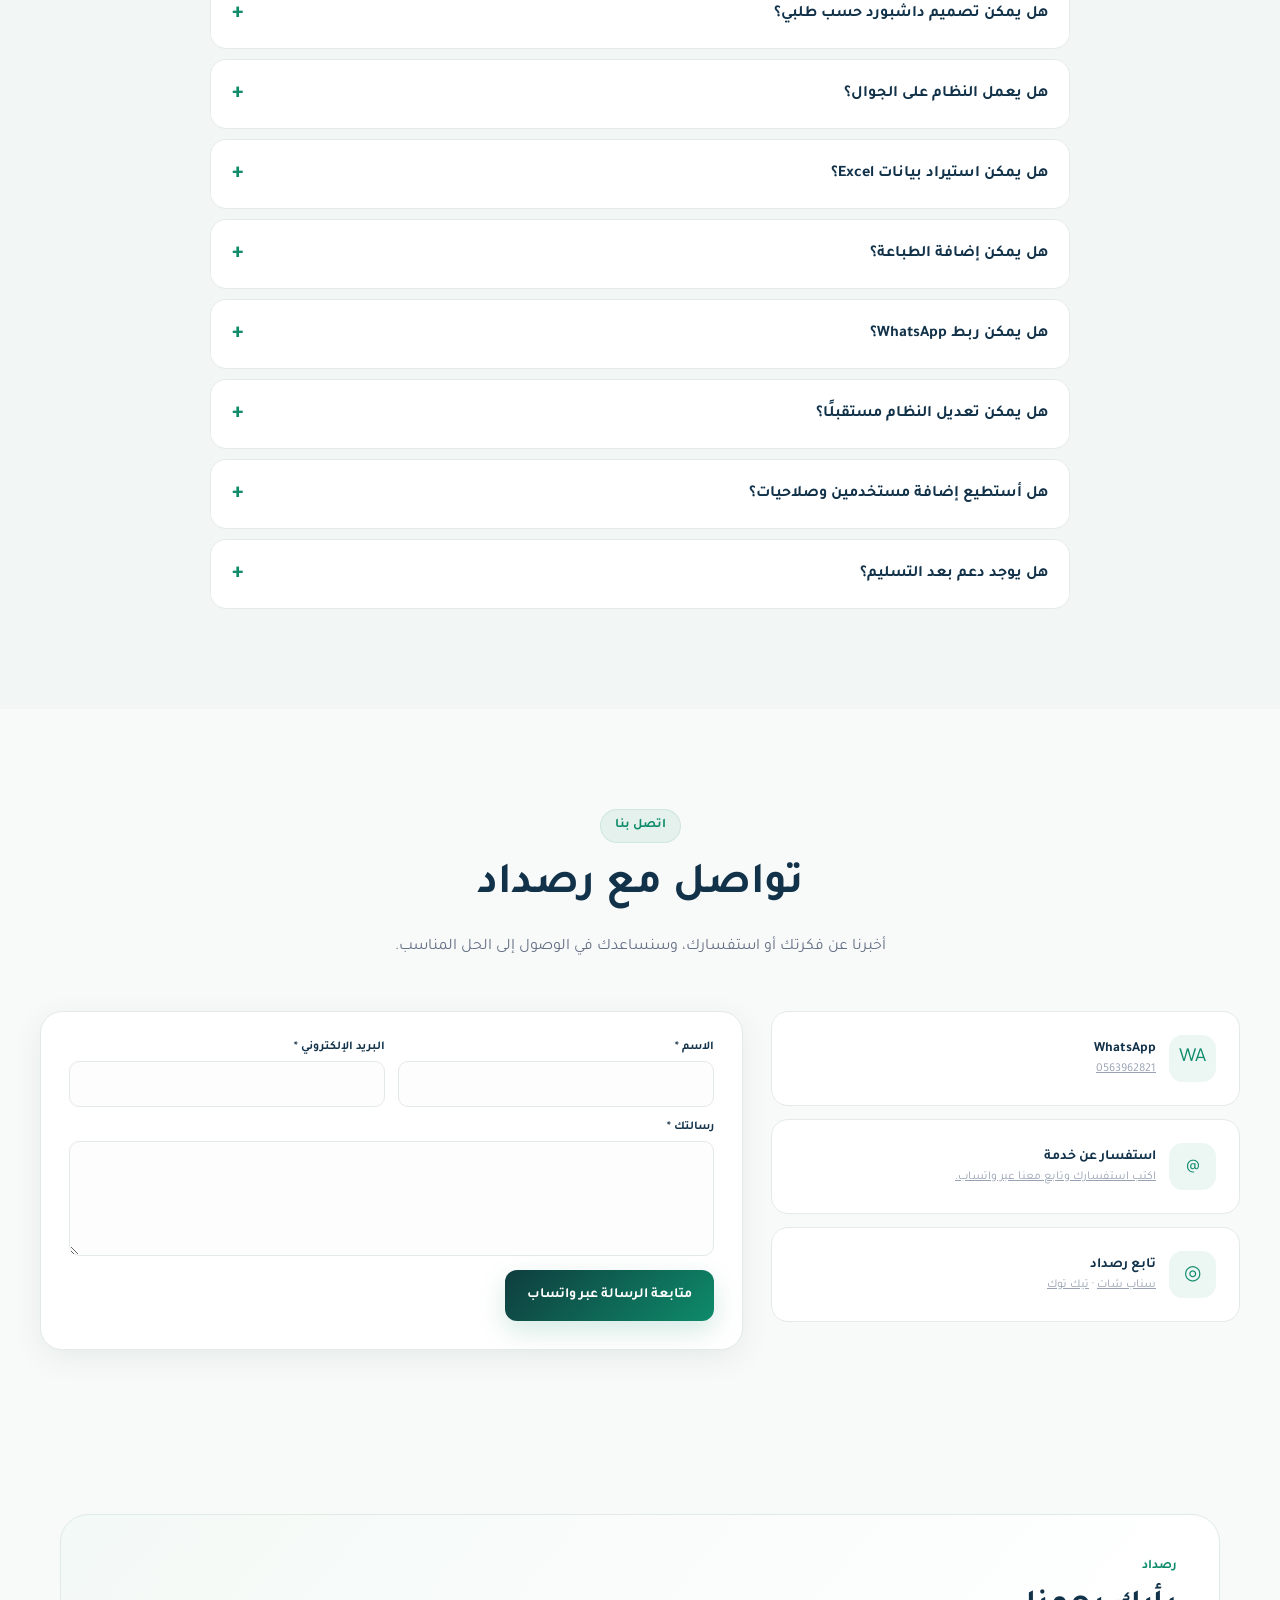
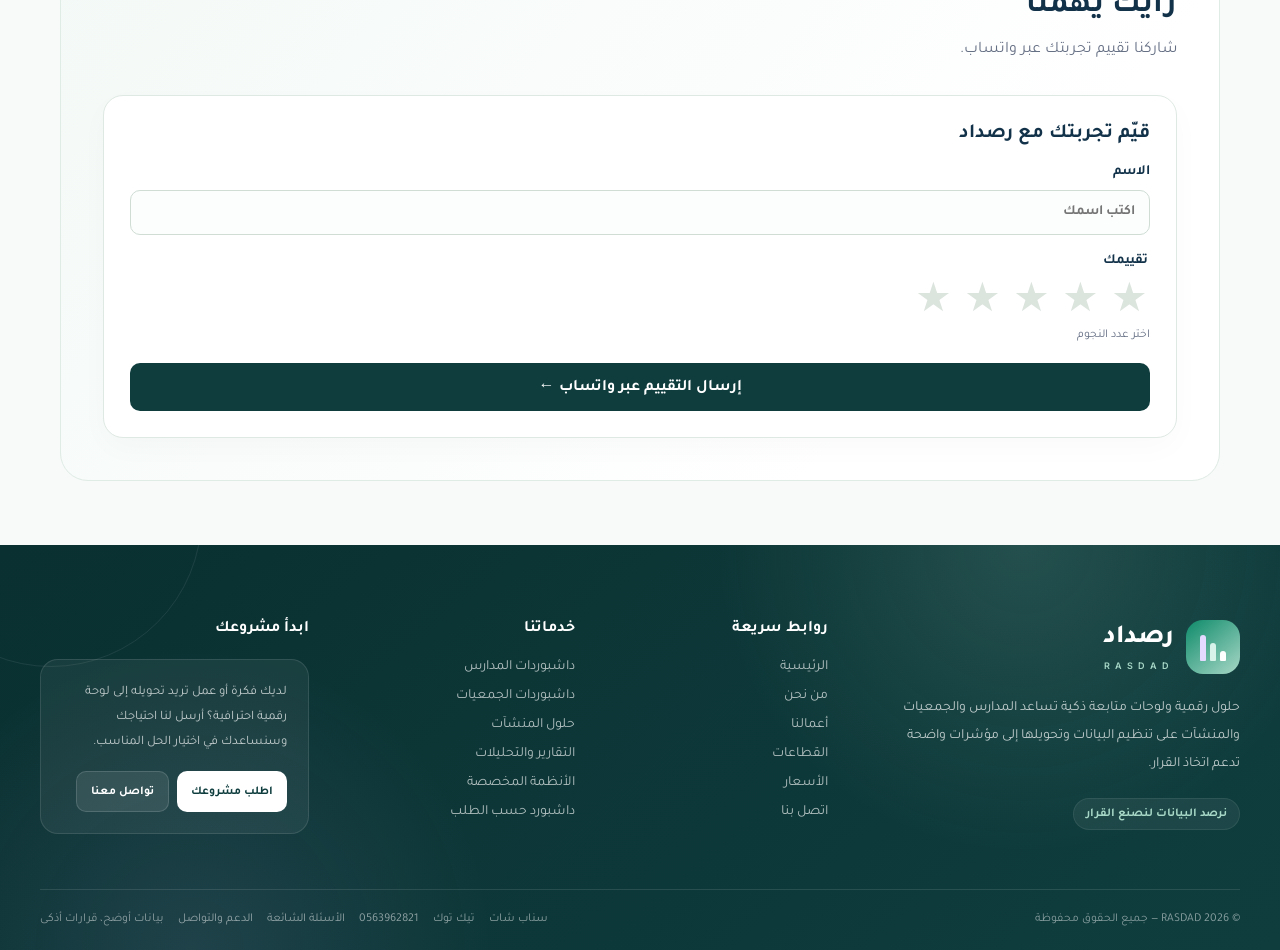
==== commit a490644f: "Validate static site and prepare customer-facing deployment" ====
--- a/index.html
+++ b/index.html
@@ -4681,11 +4681,11 @@
 
                 <div>
                     <h3>
-                        Email
+                        استفسار عن خدمة
                     </h3>
 
                     <p>
-                        لاستقبال الاستفسارات والطلبات.
+                        <a href="#contactForm">اكتب استفسارك وتابع معنا عبر واتساب.</a>
                     </p>
                 </div>
 
@@ -4699,7 +4699,7 @@
 
                 <div>
                     <h3>
-                        Social Media
+                        تابع رصداد
                     </h3>
 
                     <p>
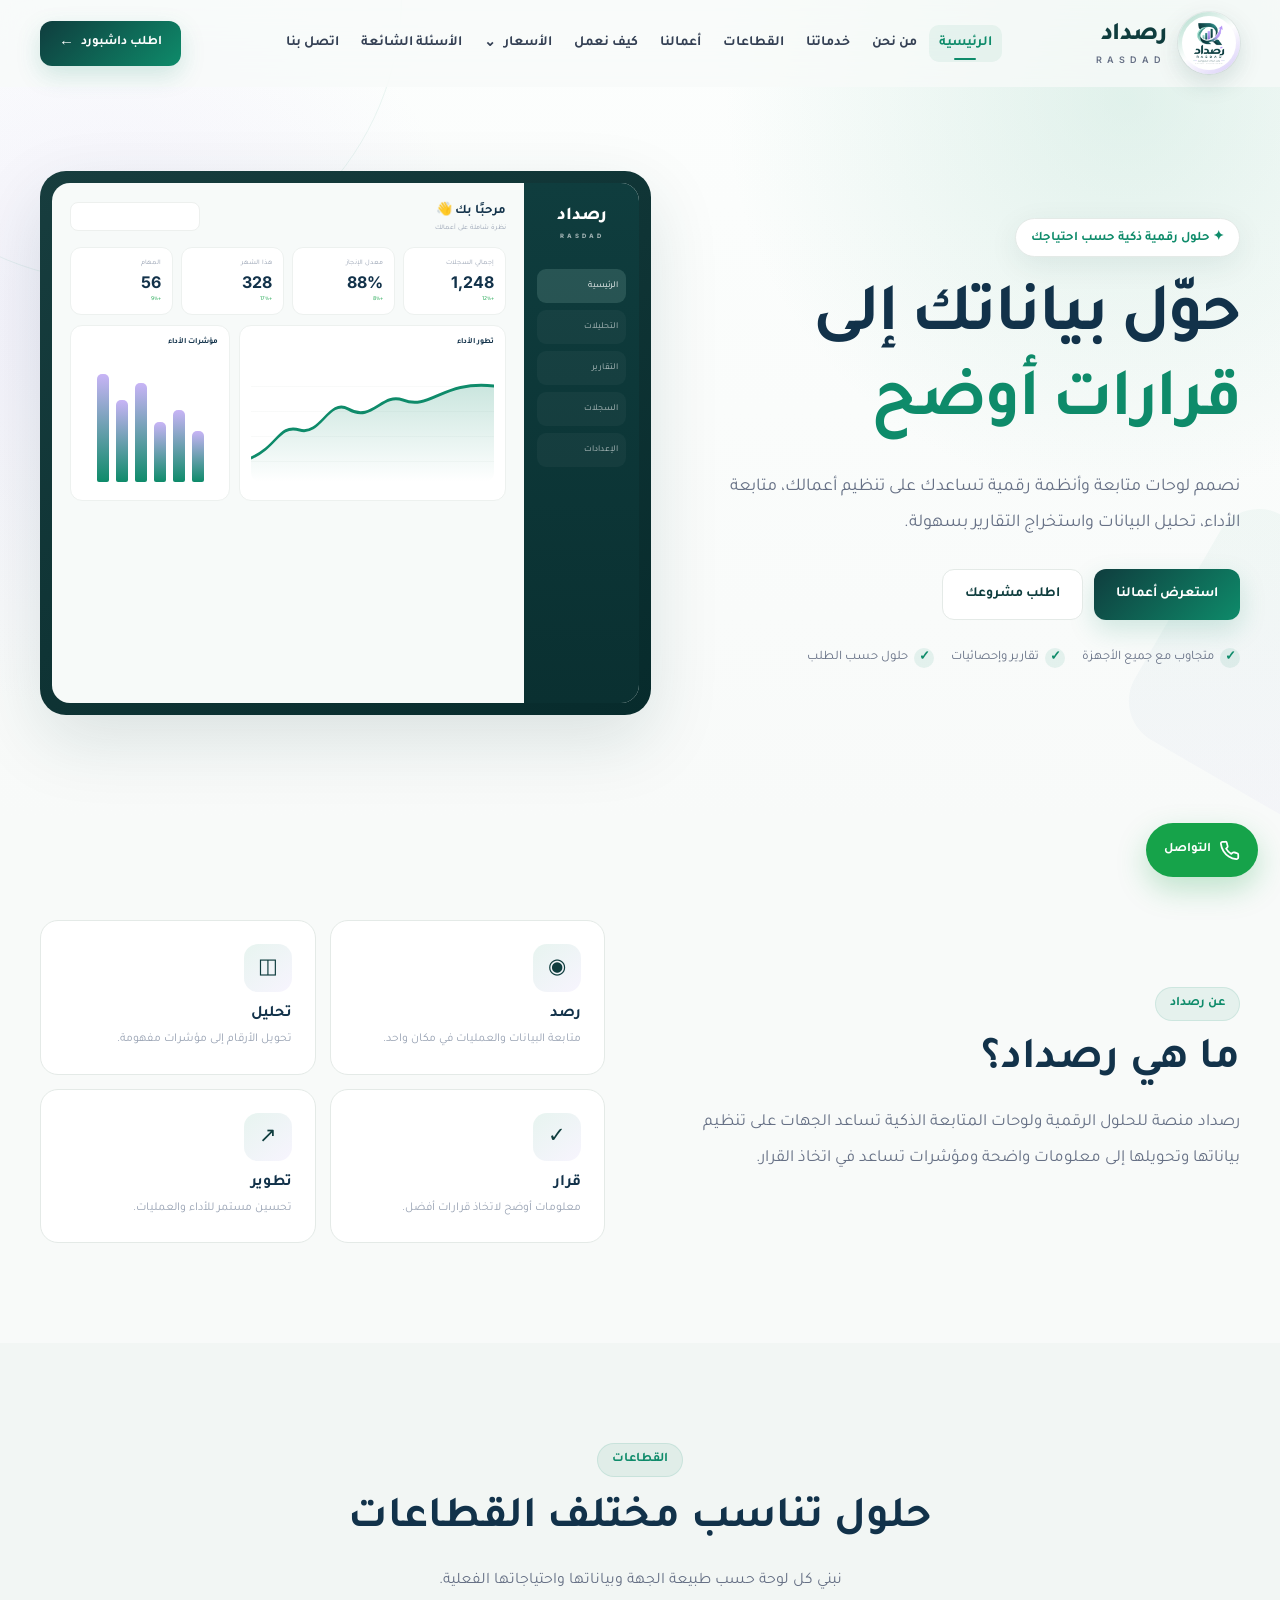
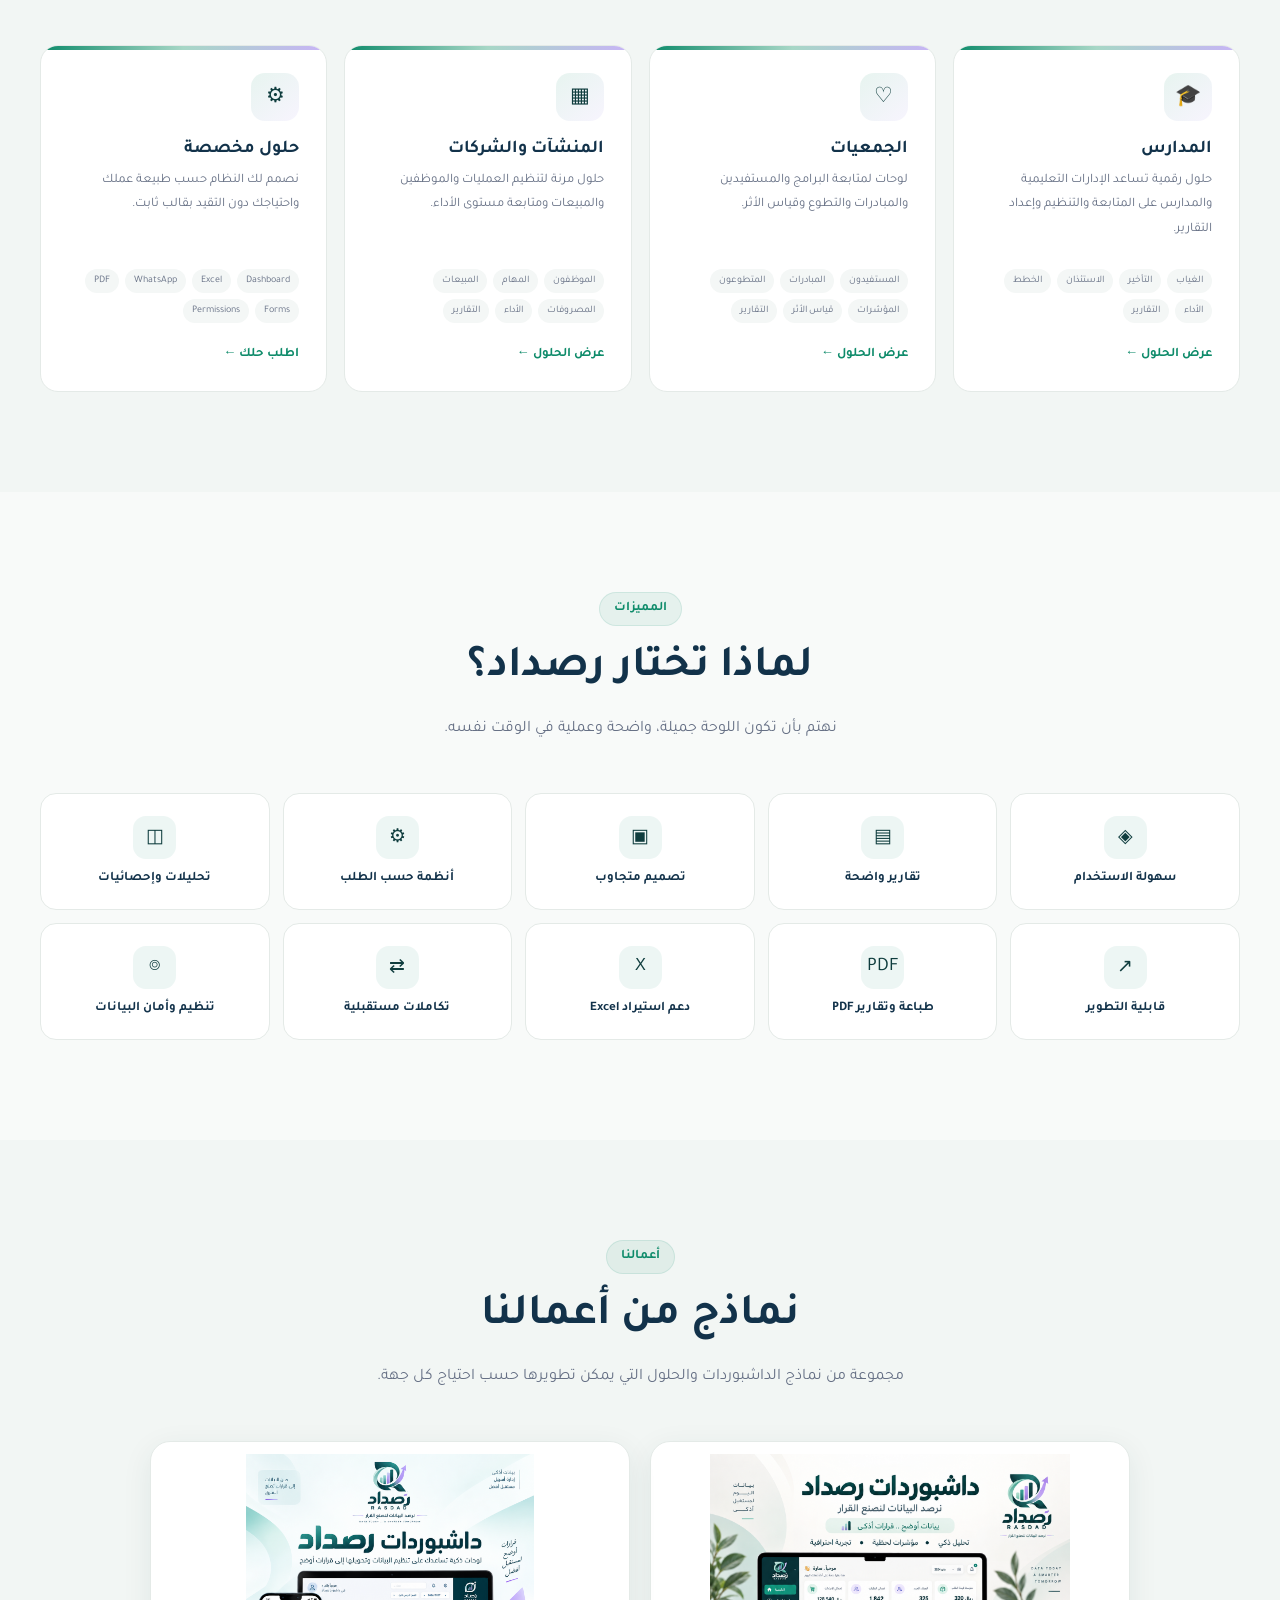
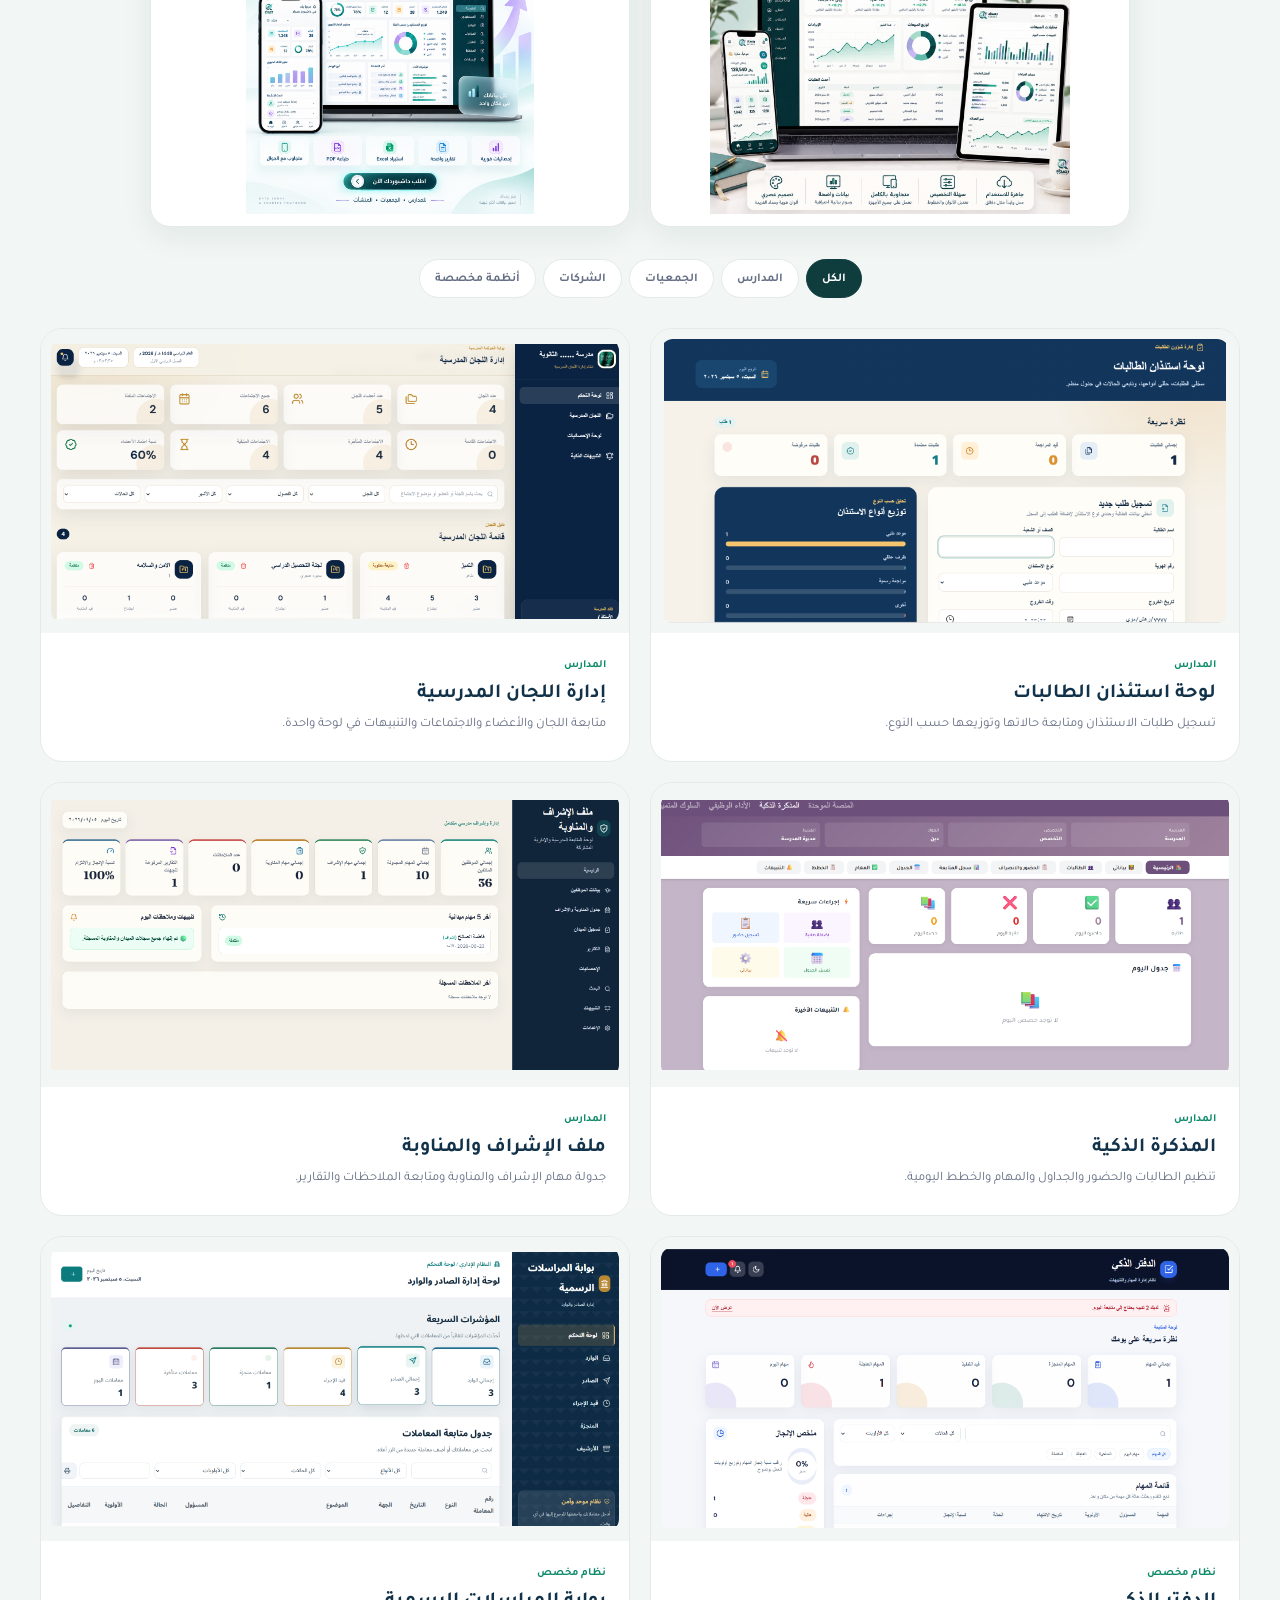
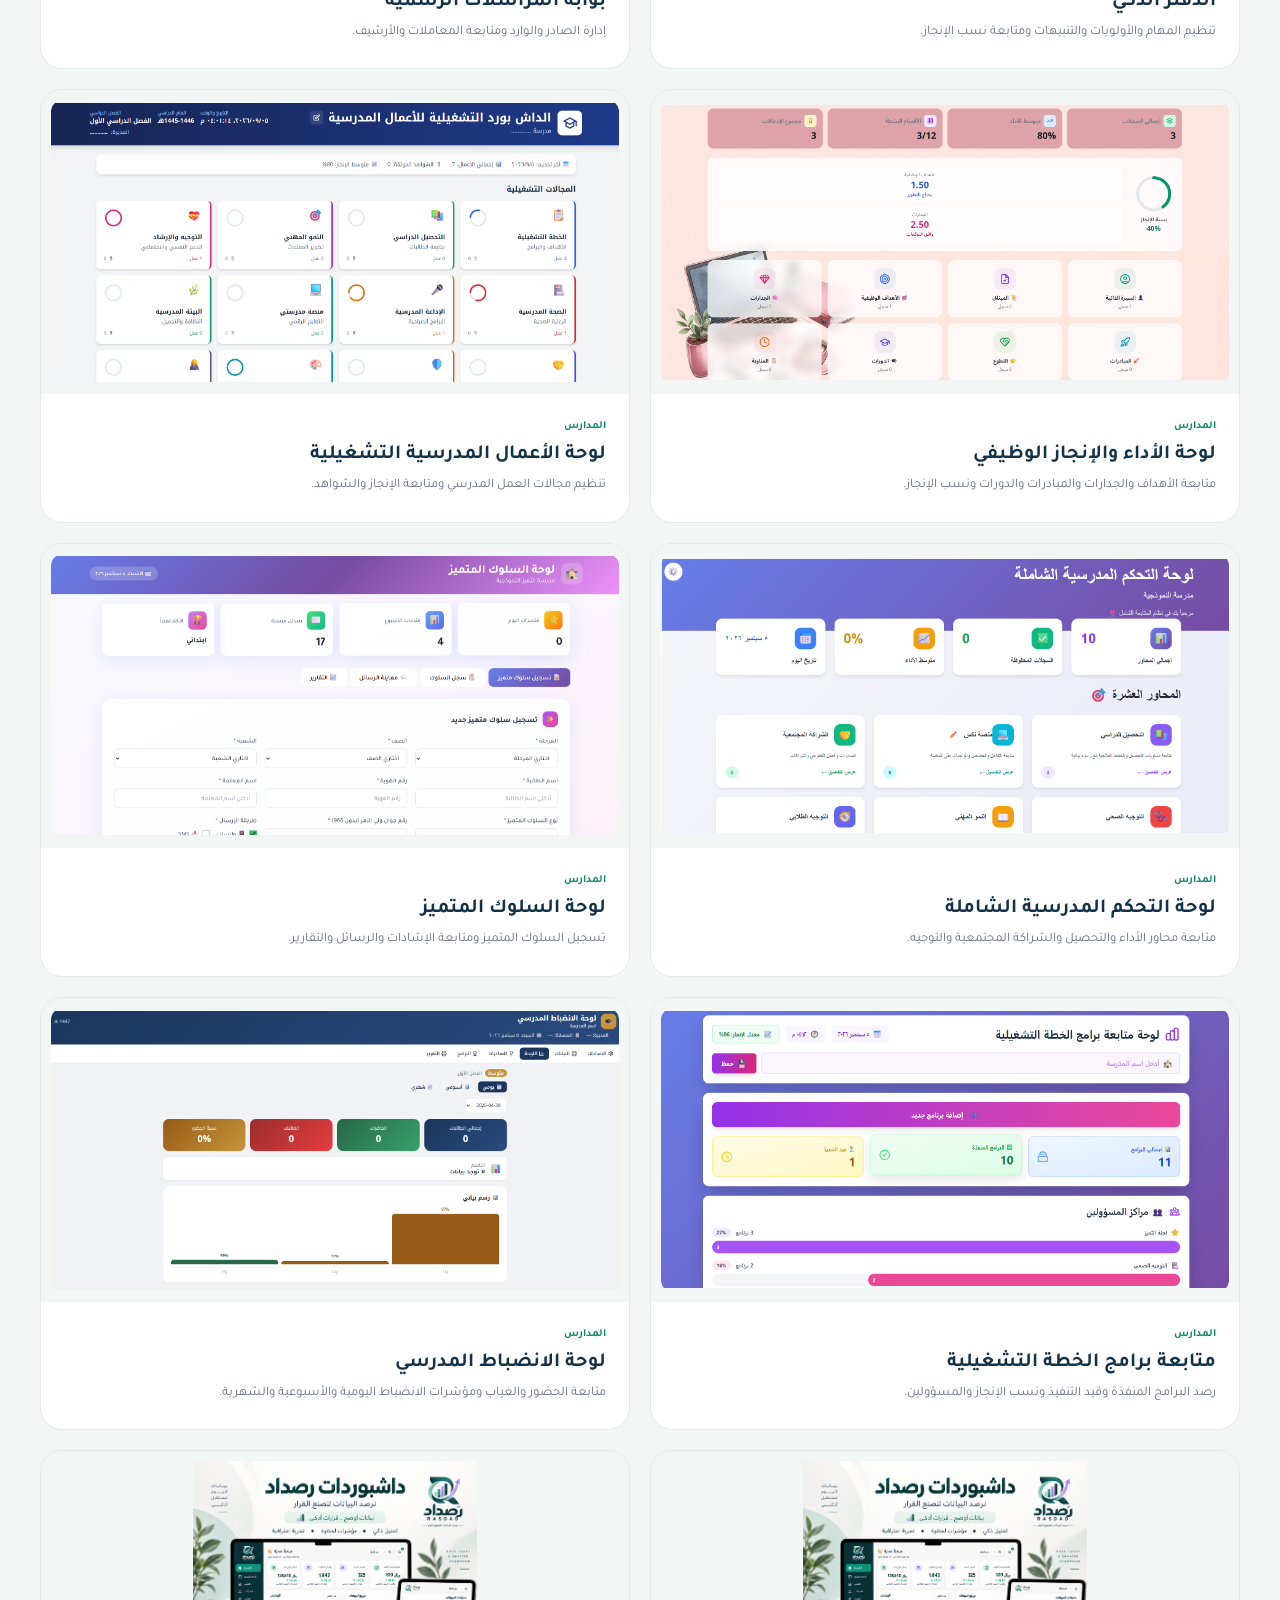
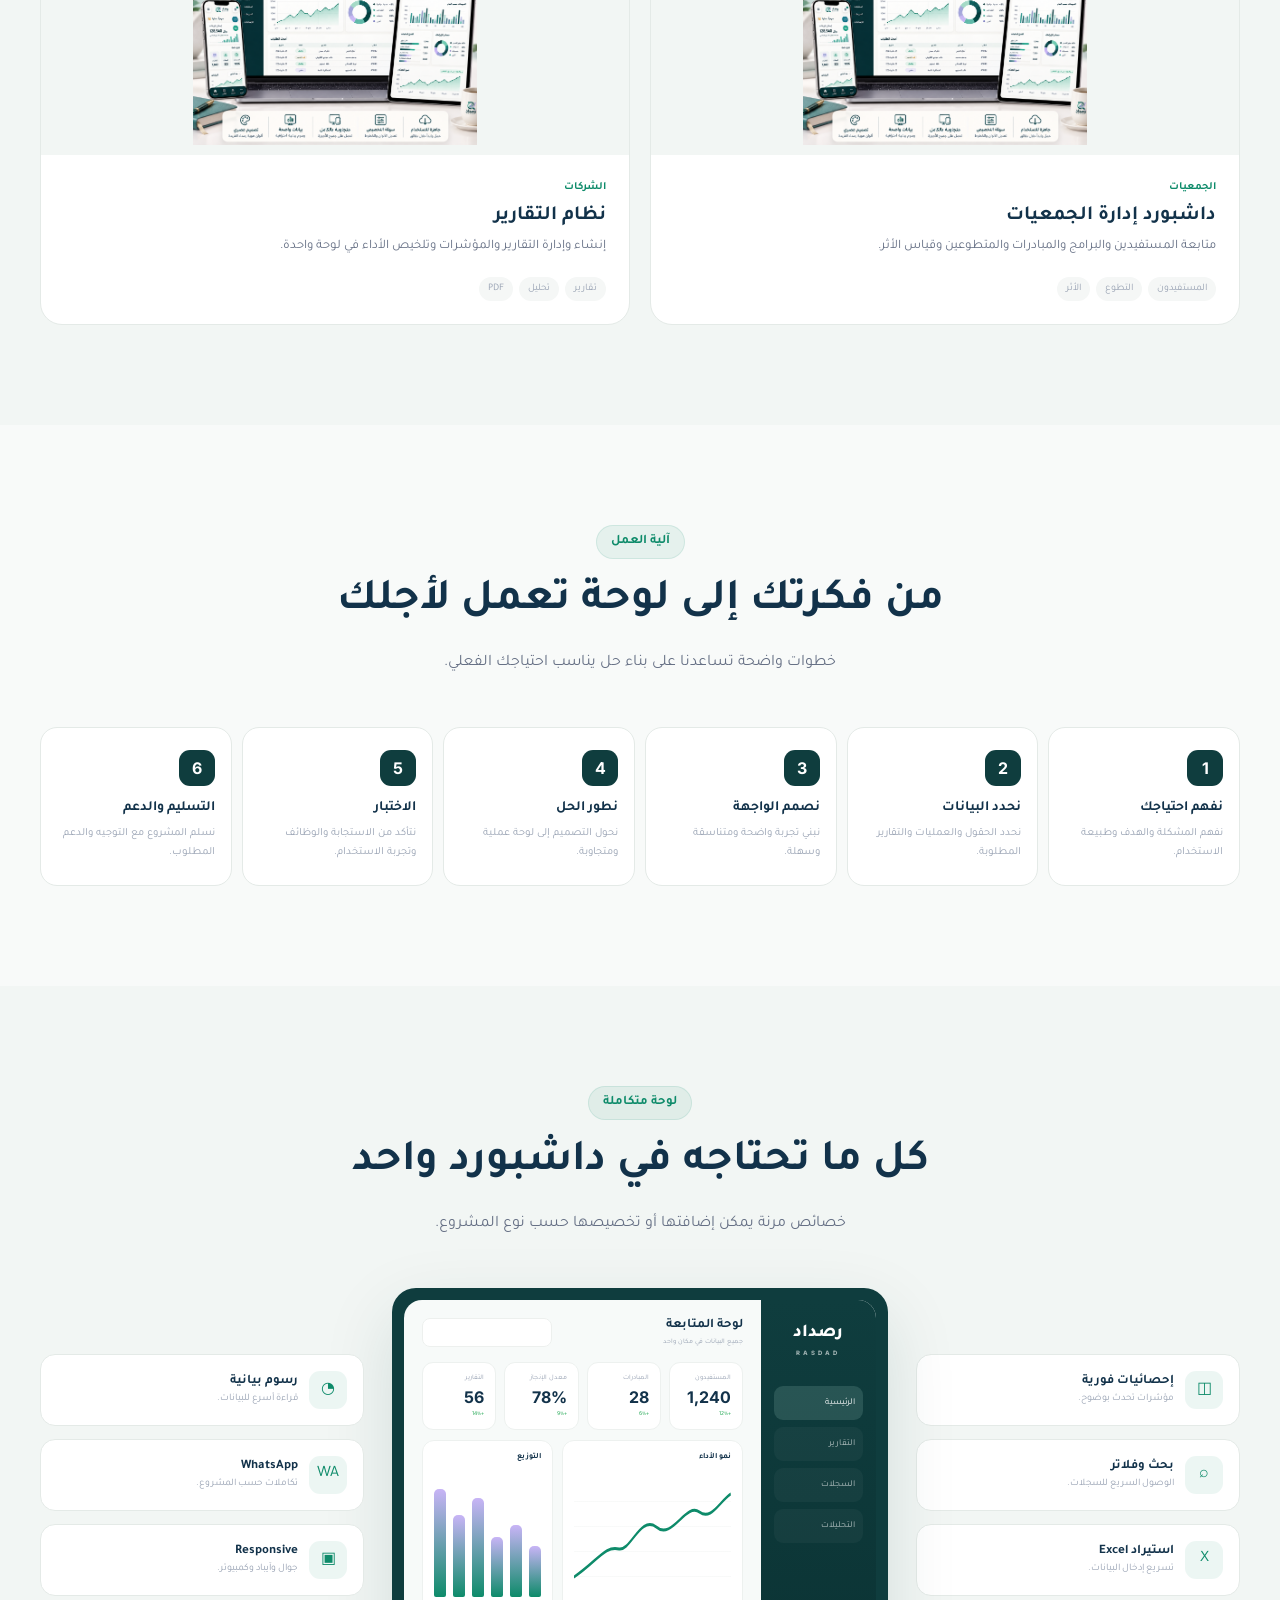
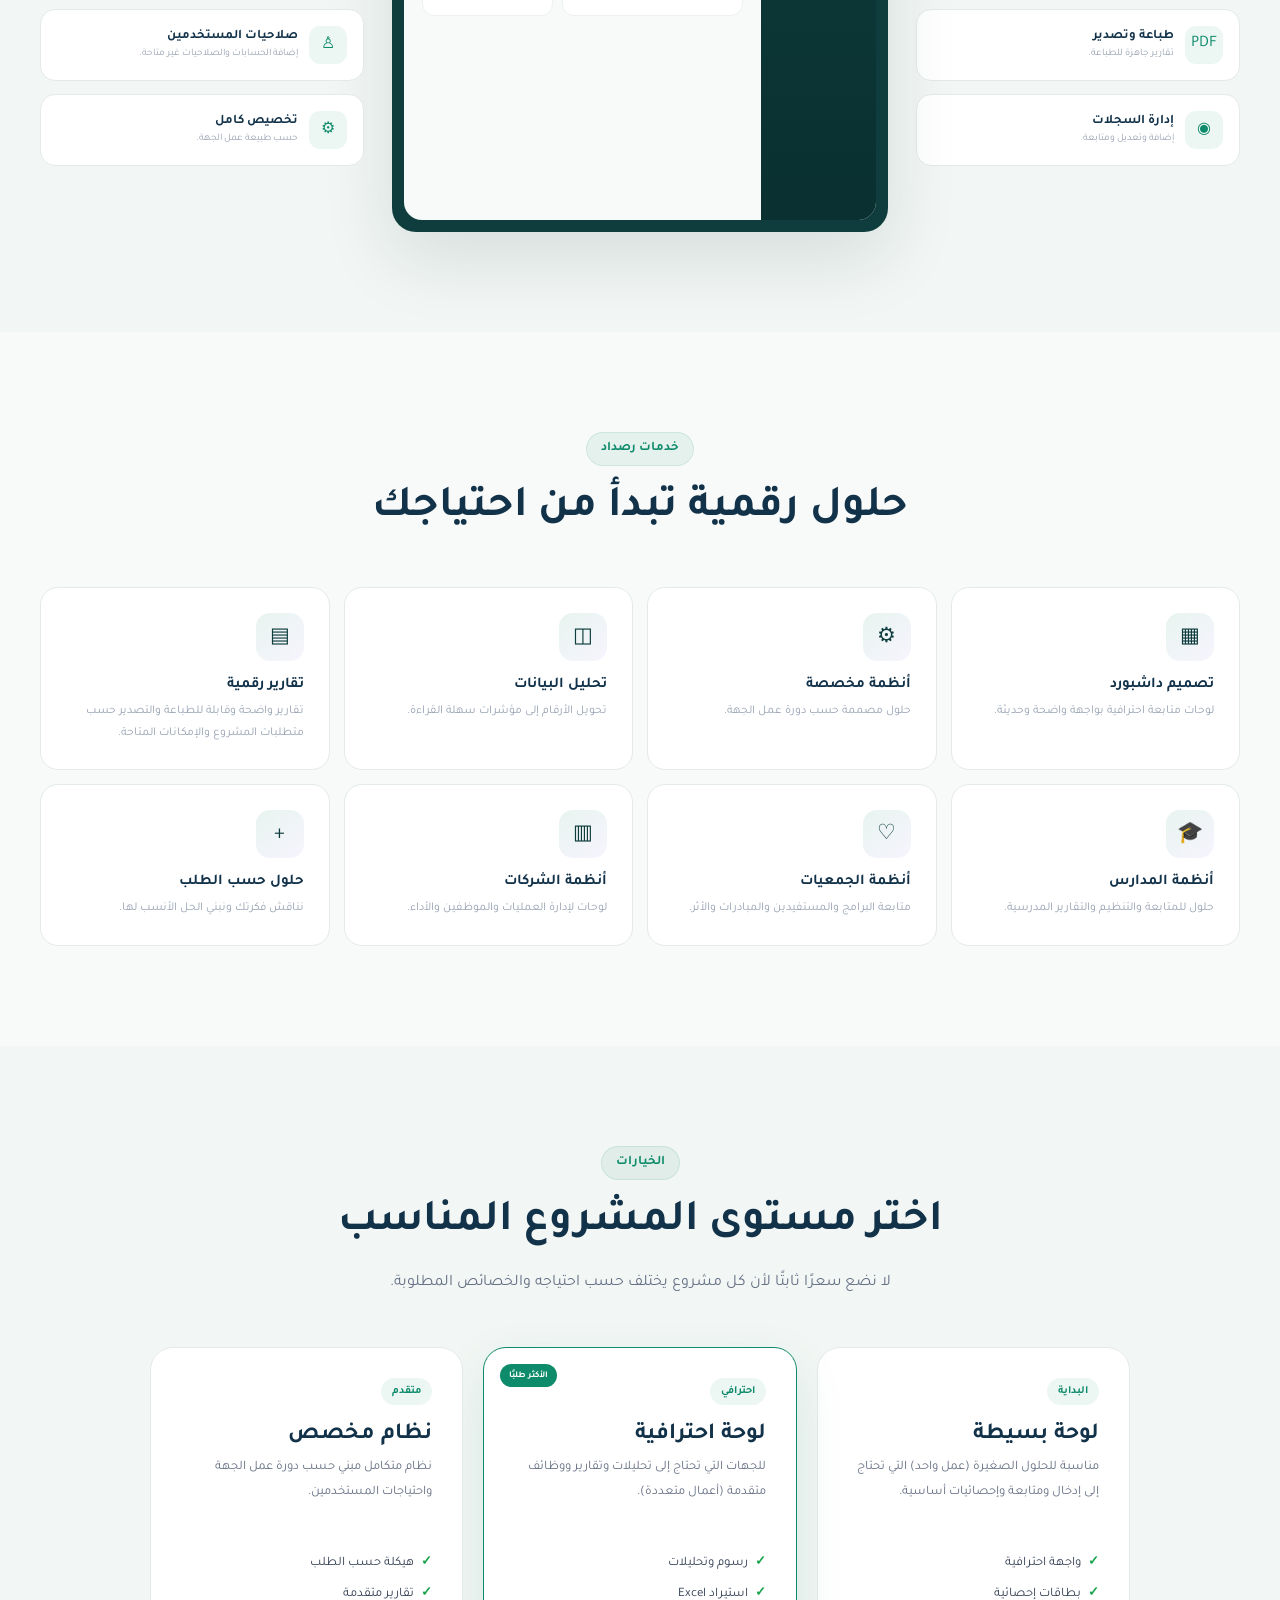
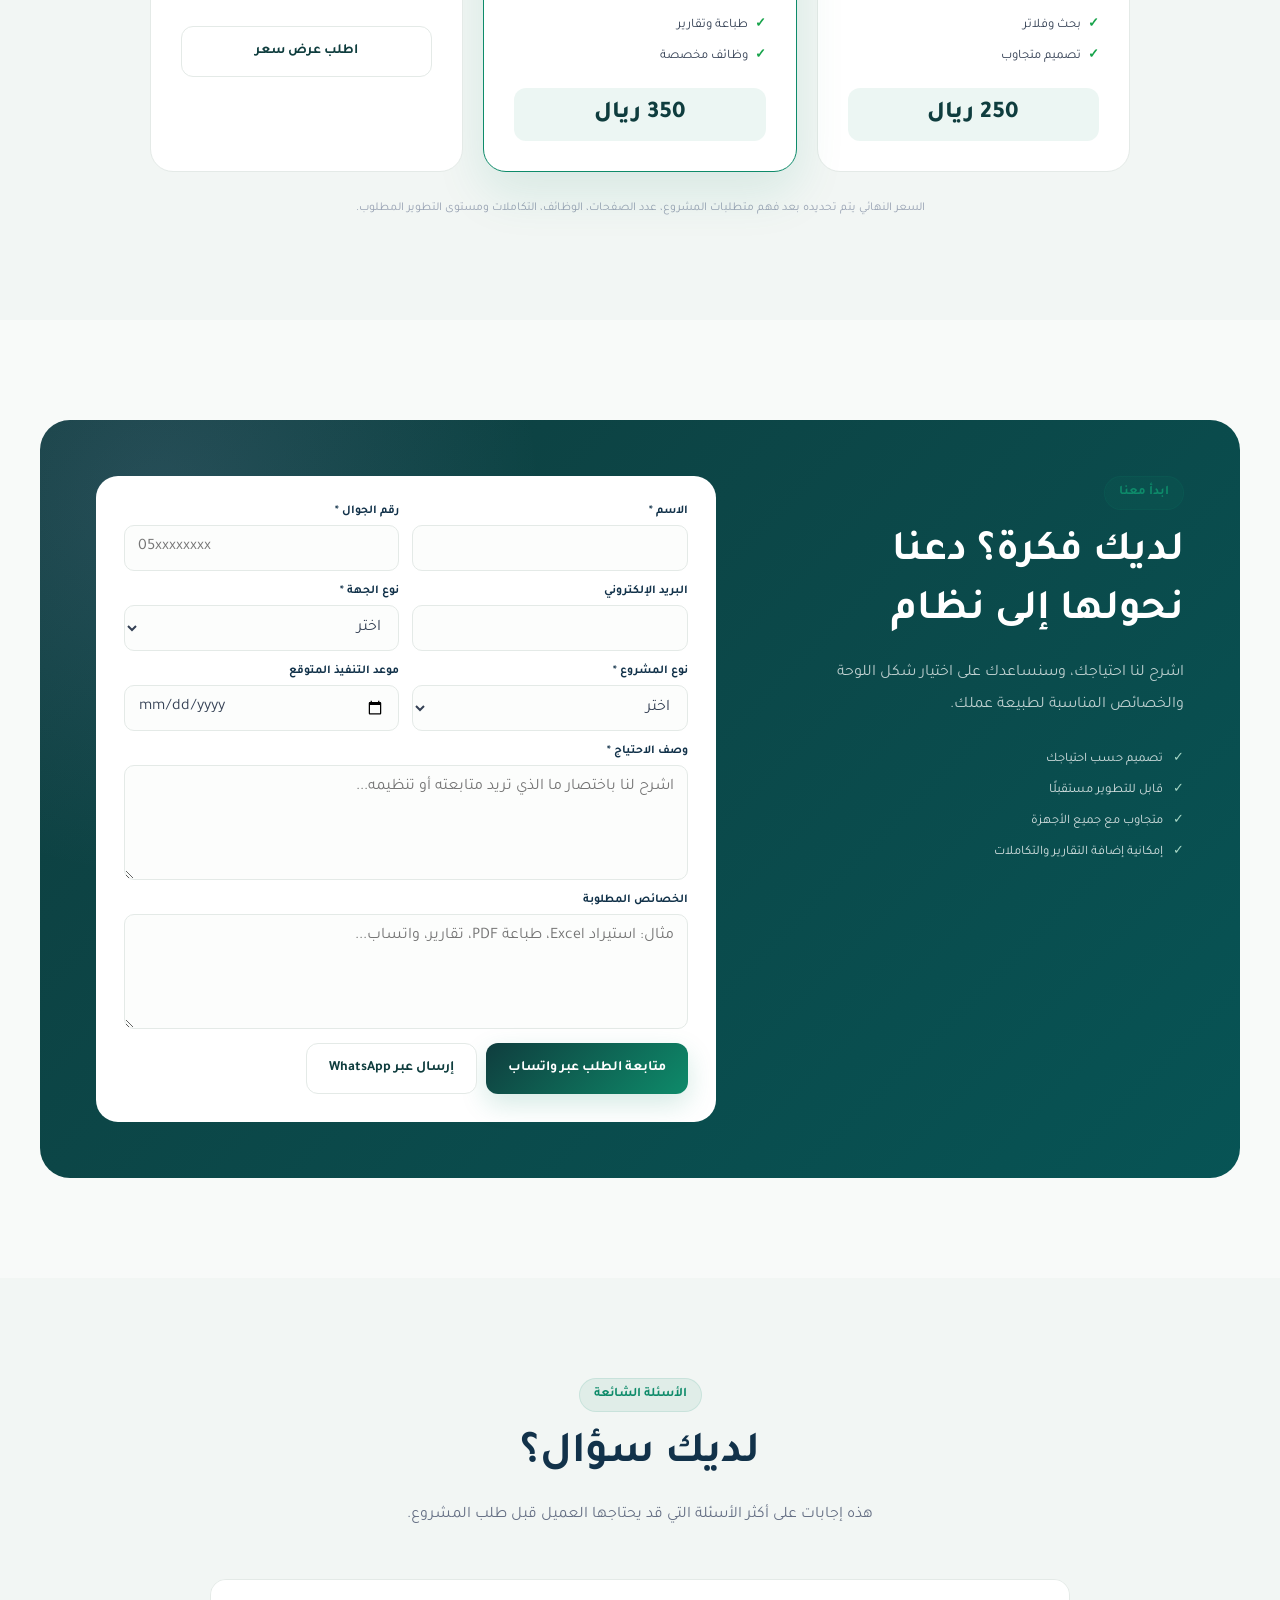
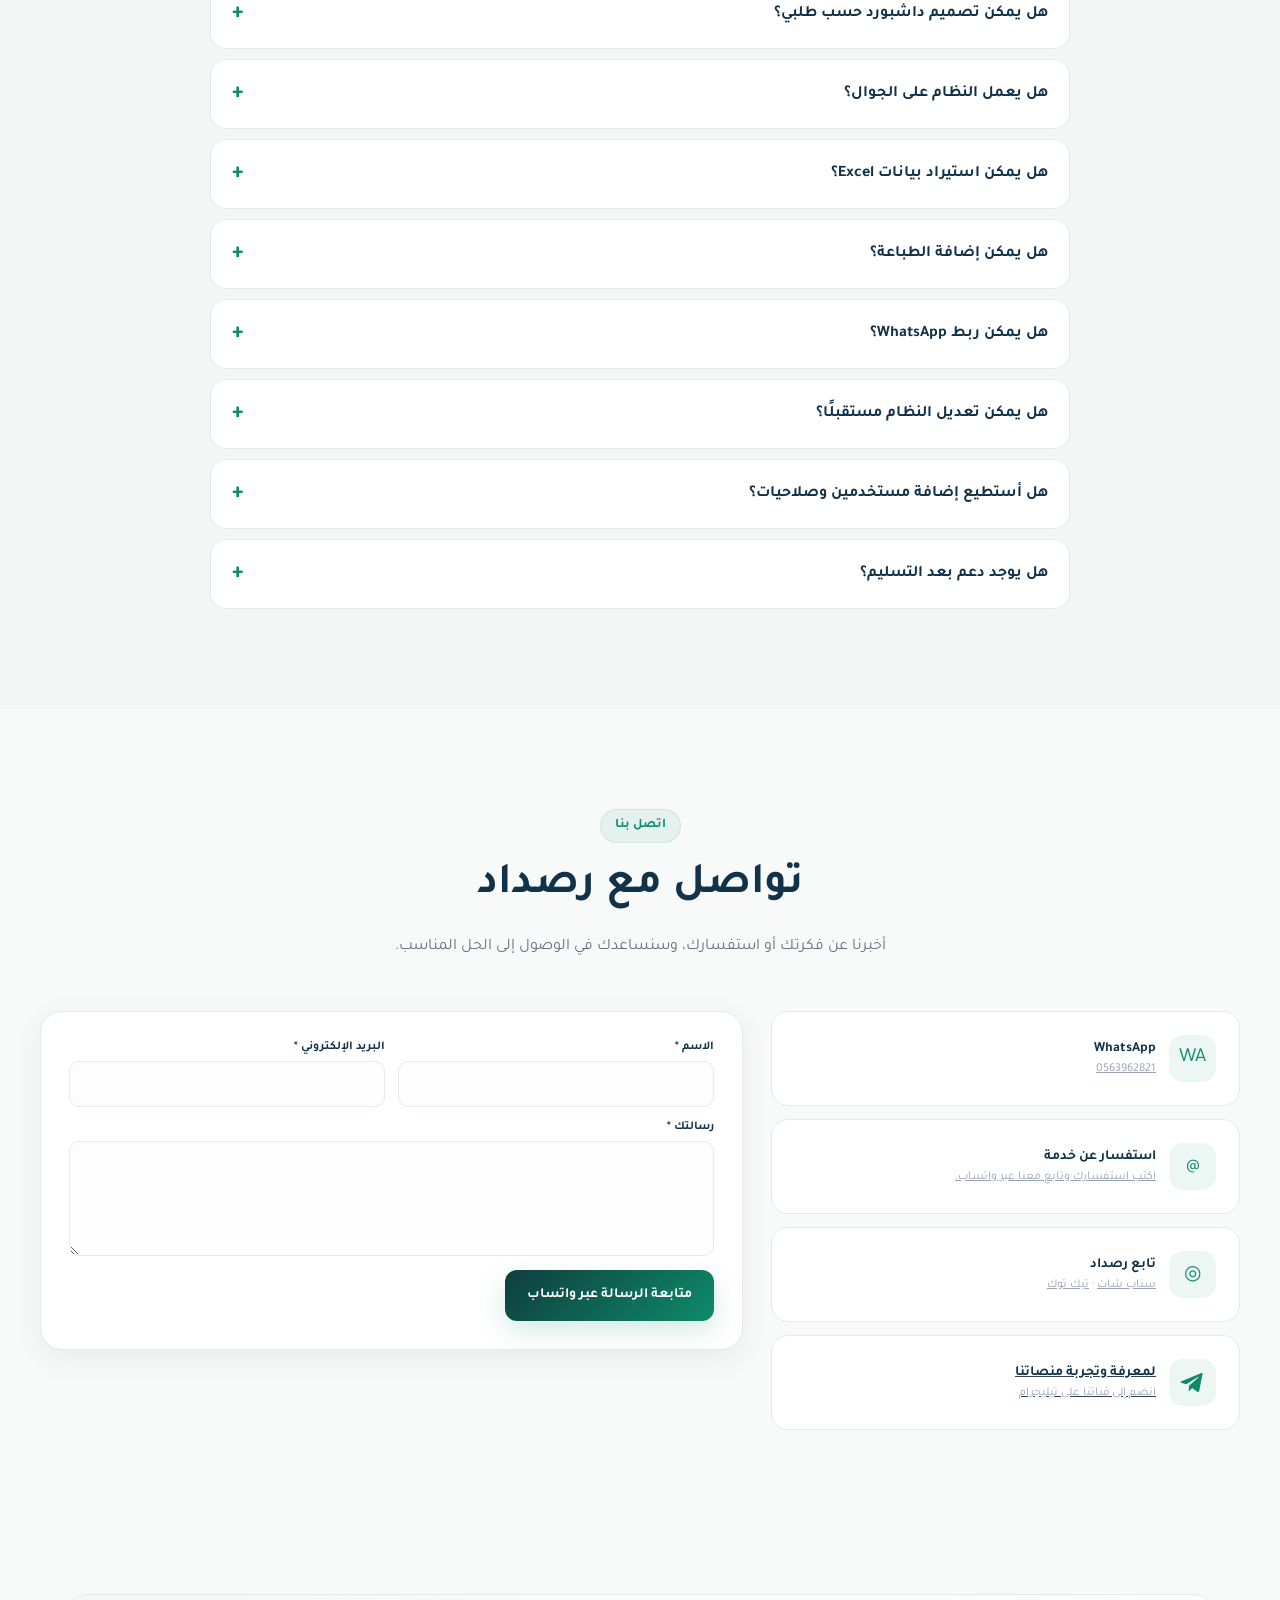
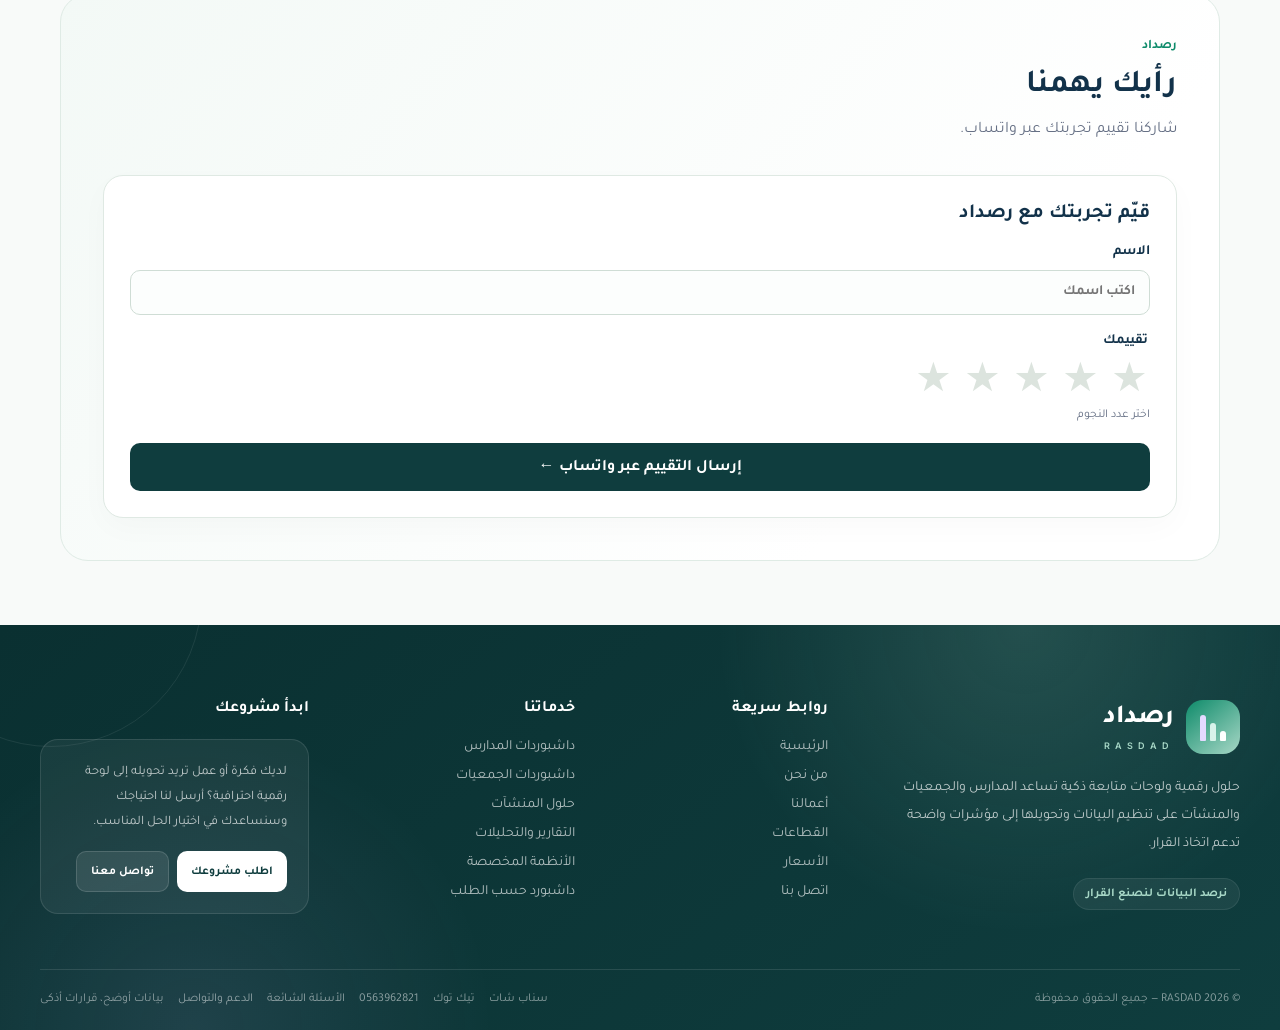
==== commit ac90a71d: "Add Telegram channel to contact section" ====
--- a/index.html
+++ b/index.html
@@ -4709,6 +4709,18 @@
 
             </div>
 
+            <a class="contact-card reveal" href="https://t.me/+ojO4ijA6EhI4MzY0" target="_blank" rel="noopener noreferrer">
+                <div class="contact-icon" aria-hidden="true">
+                    <svg width="25" height="25" viewBox="0 0 24 24" fill="currentColor" focusable="false">
+                        <path d="M21.7 3.3 18.5 20c-.2 1.2-.9 1.5-1.9.9l-4.9-3.6-2.4 2.3c-.3.3-.5.5-1 .5l.4-5 9.1-8.2c.4-.4-.1-.6-.6-.3L6 13.7l-4.8-1.5c-1-.3-1-1 .2-1.5L20.1 3c.9-.3 1.8.2 1.6.3Z"/>
+                    </svg>
+                </div>
+                <div>
+                    <h3>لمعرفة وتجربة منصاتنا</h3>
+                    <p>انضم إلى قناتنا على تيليجرام</p>
+                </div>
+            </a>
+
         </div>
 
         <form
